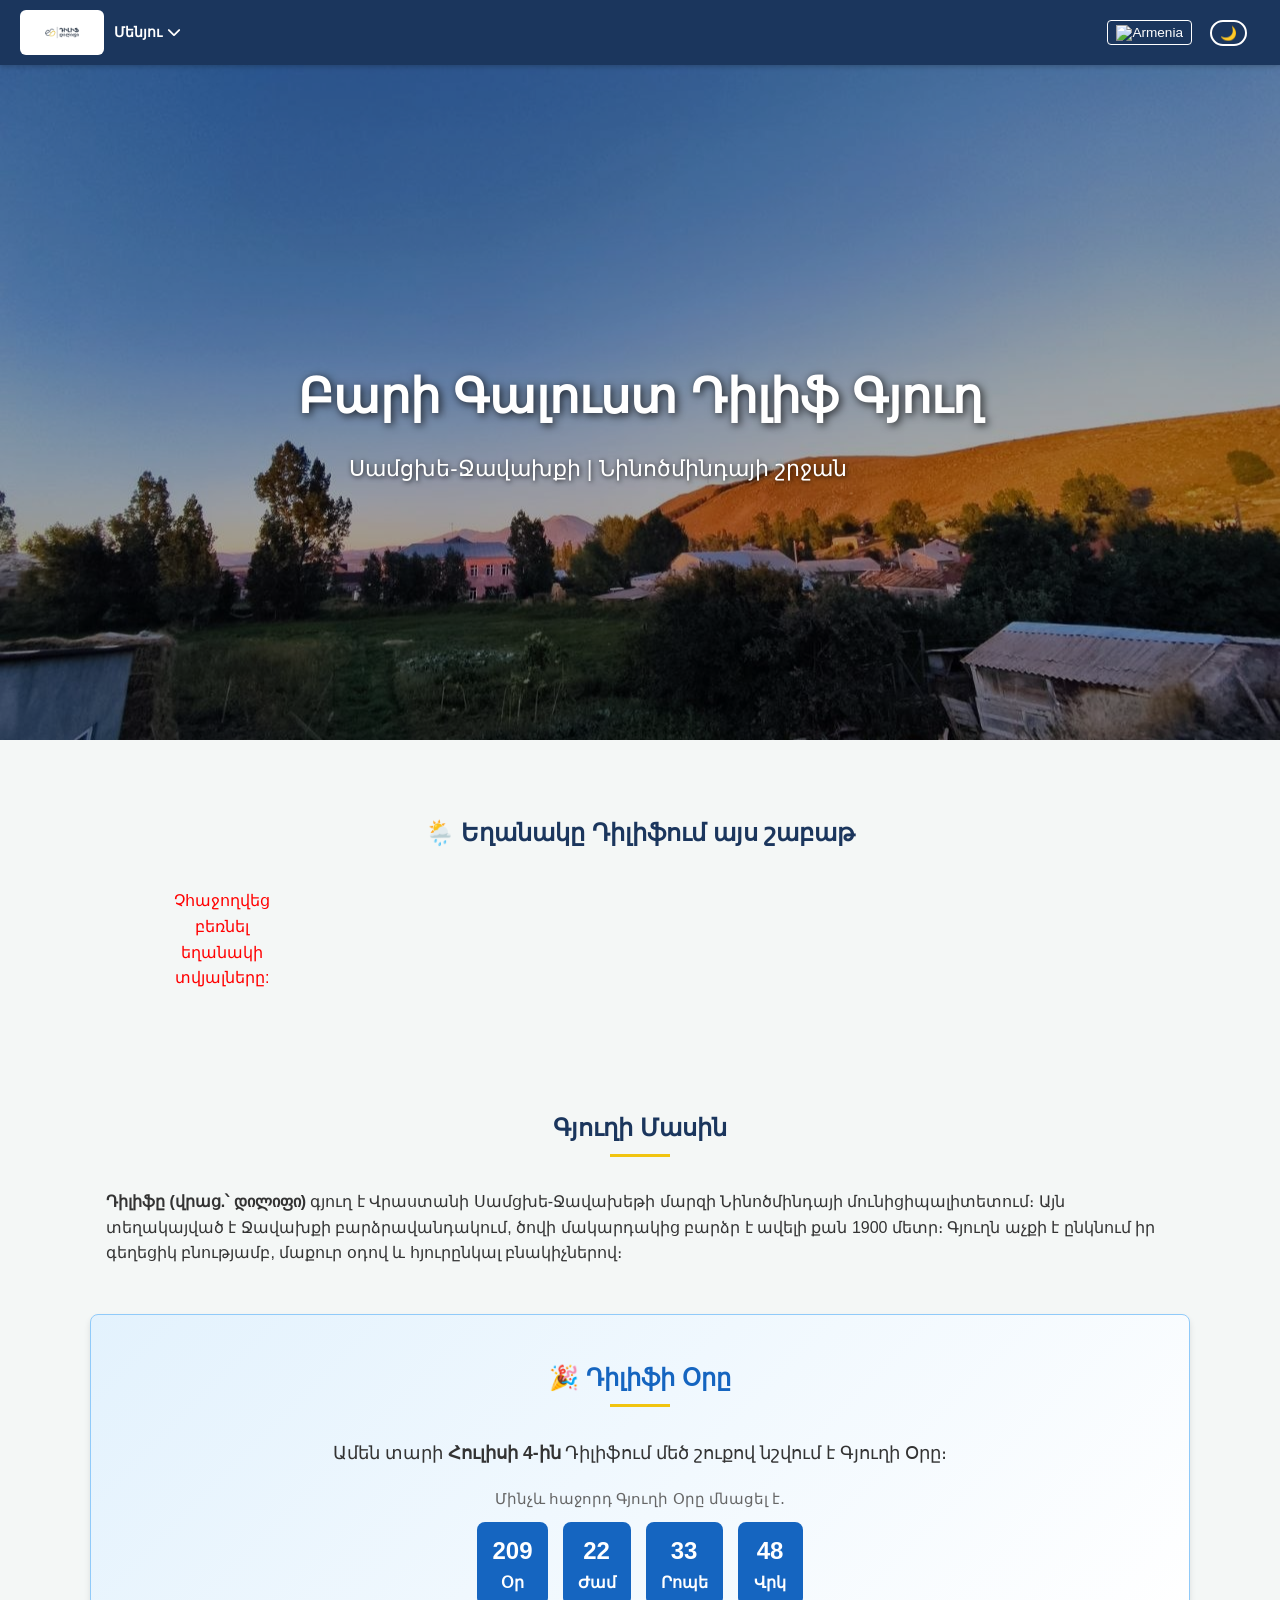
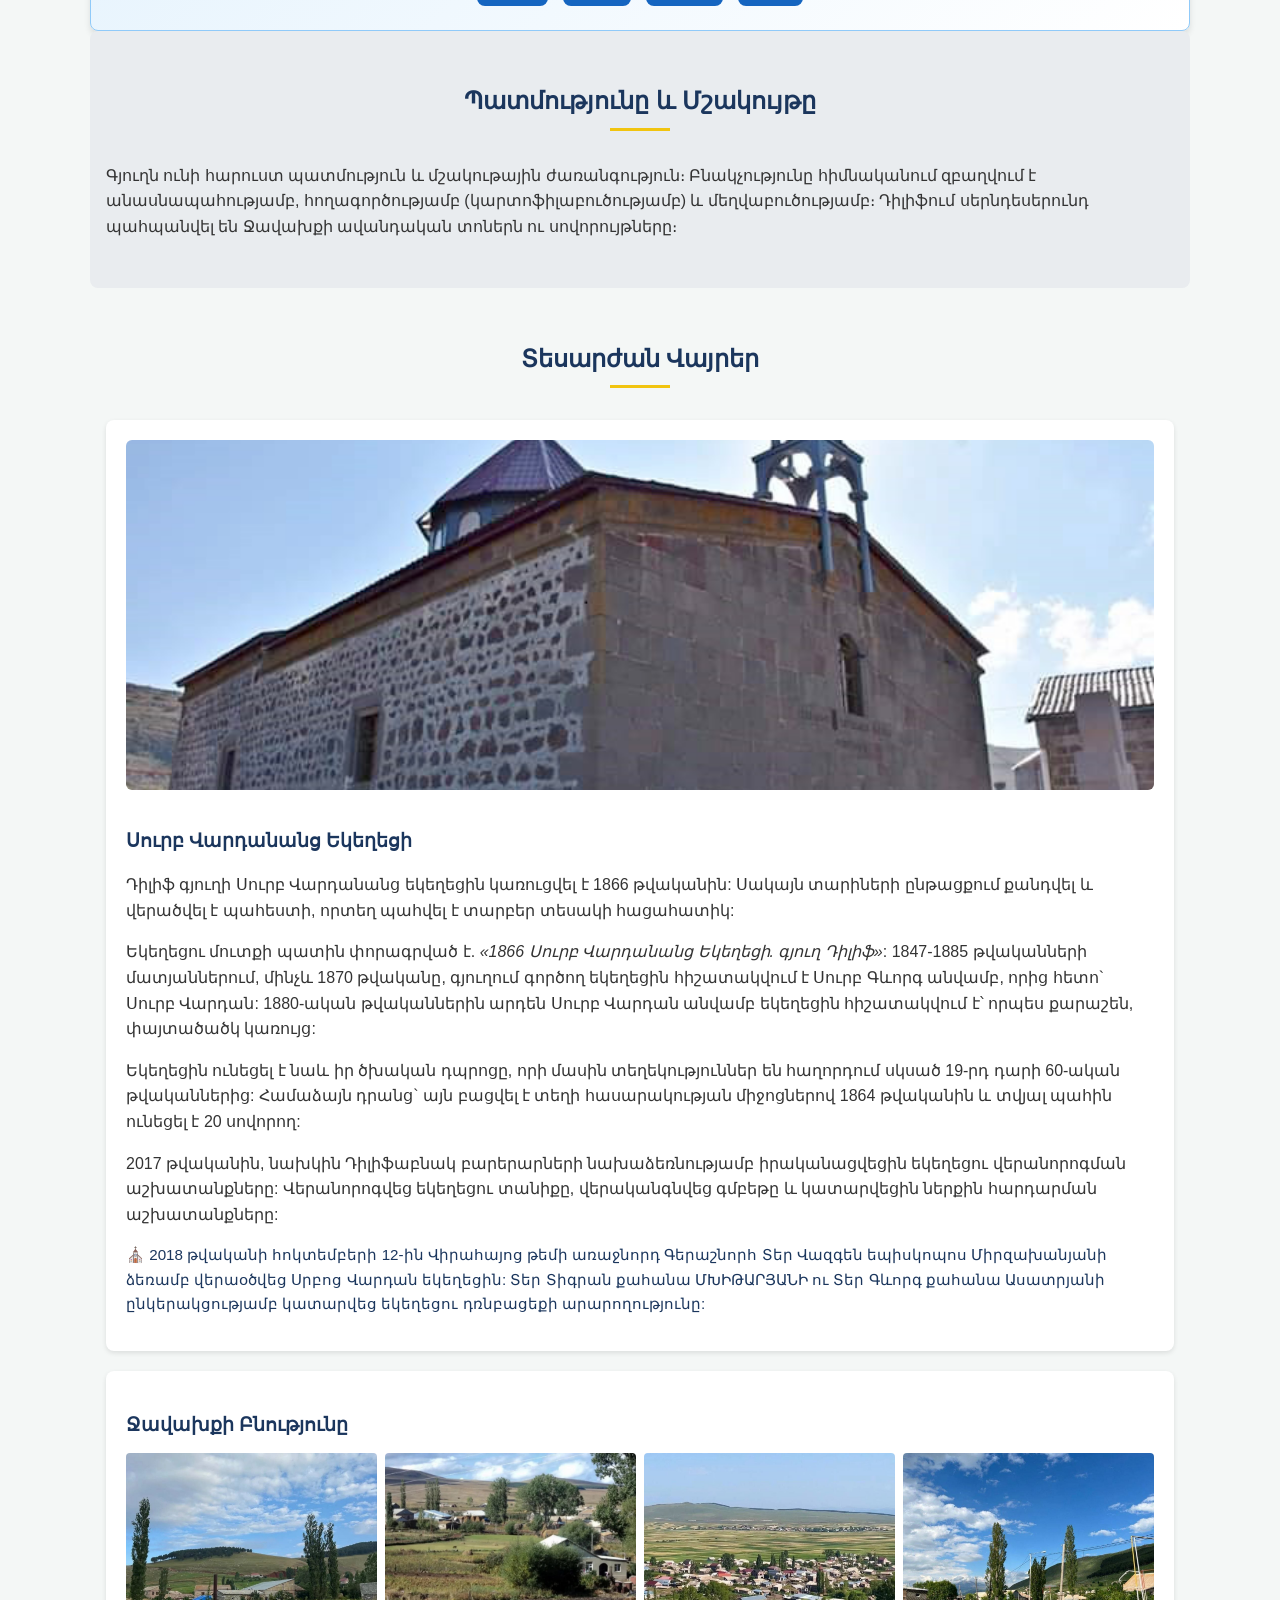
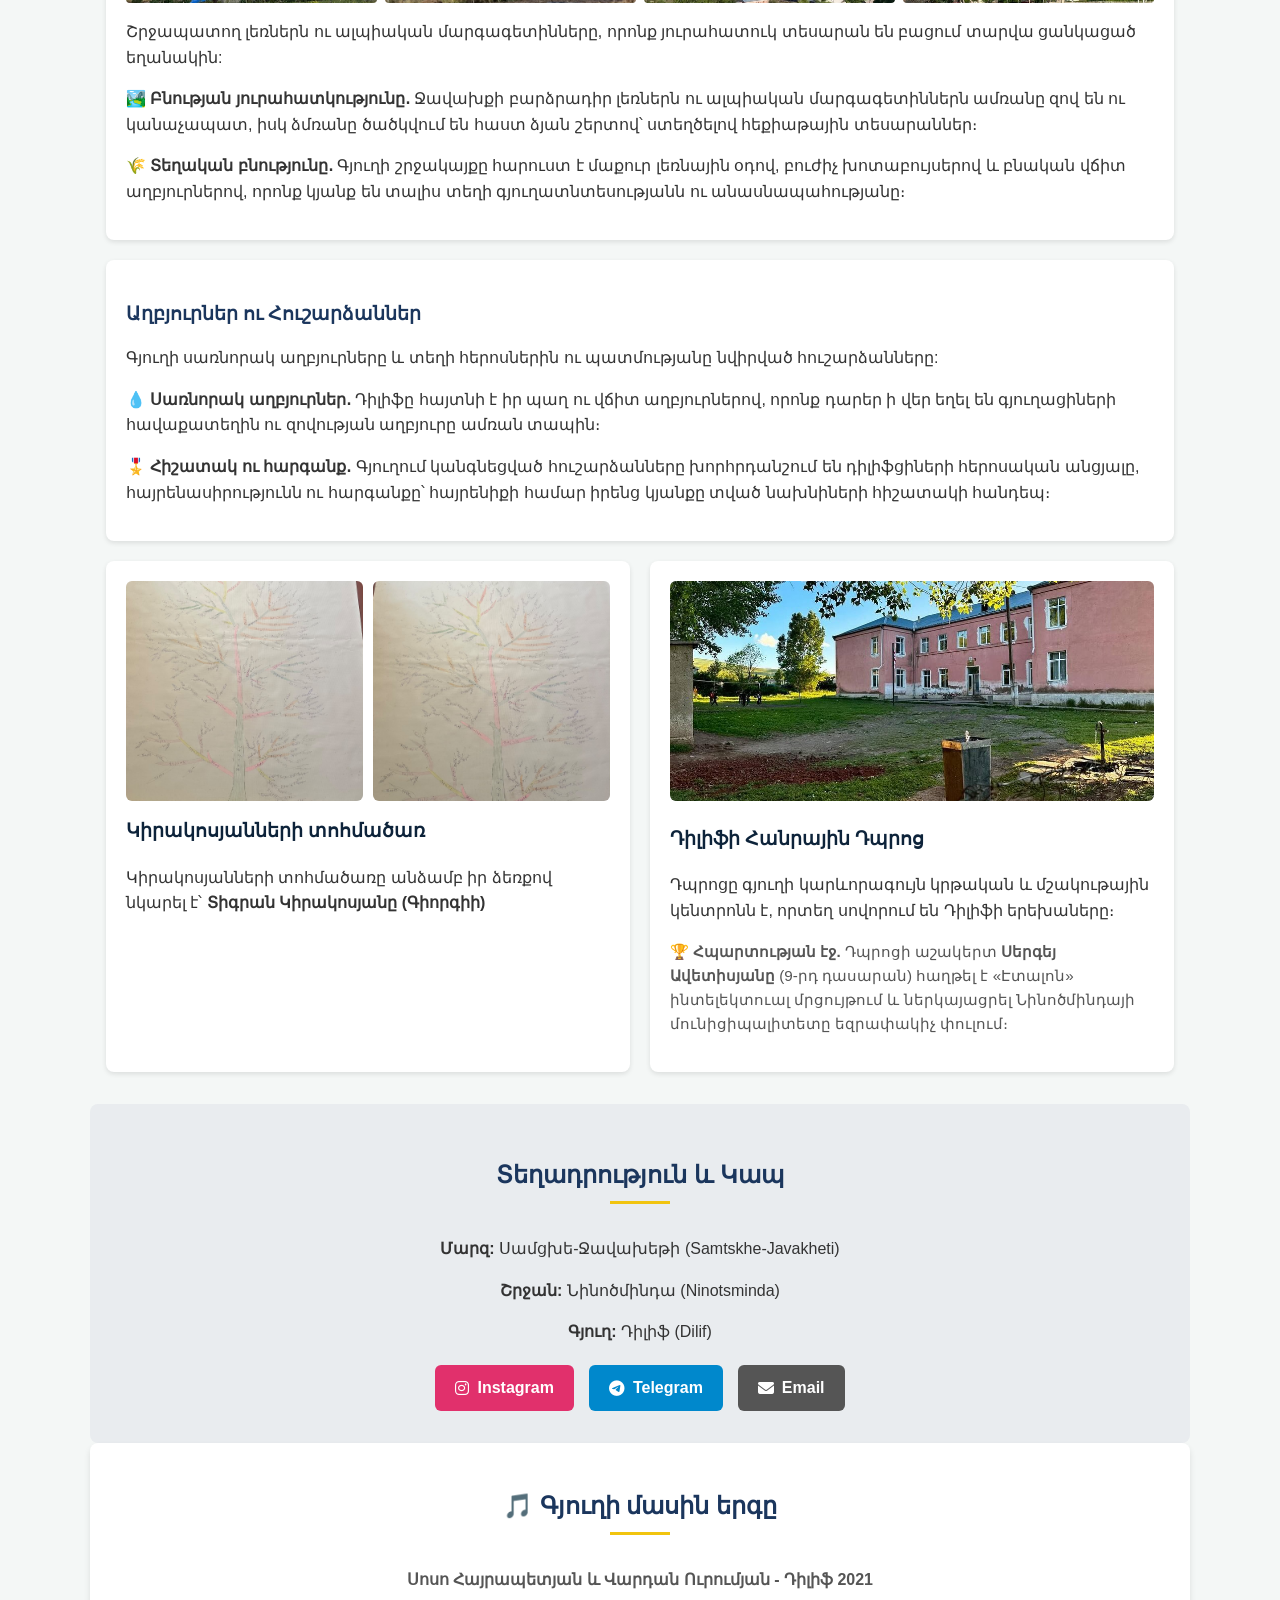
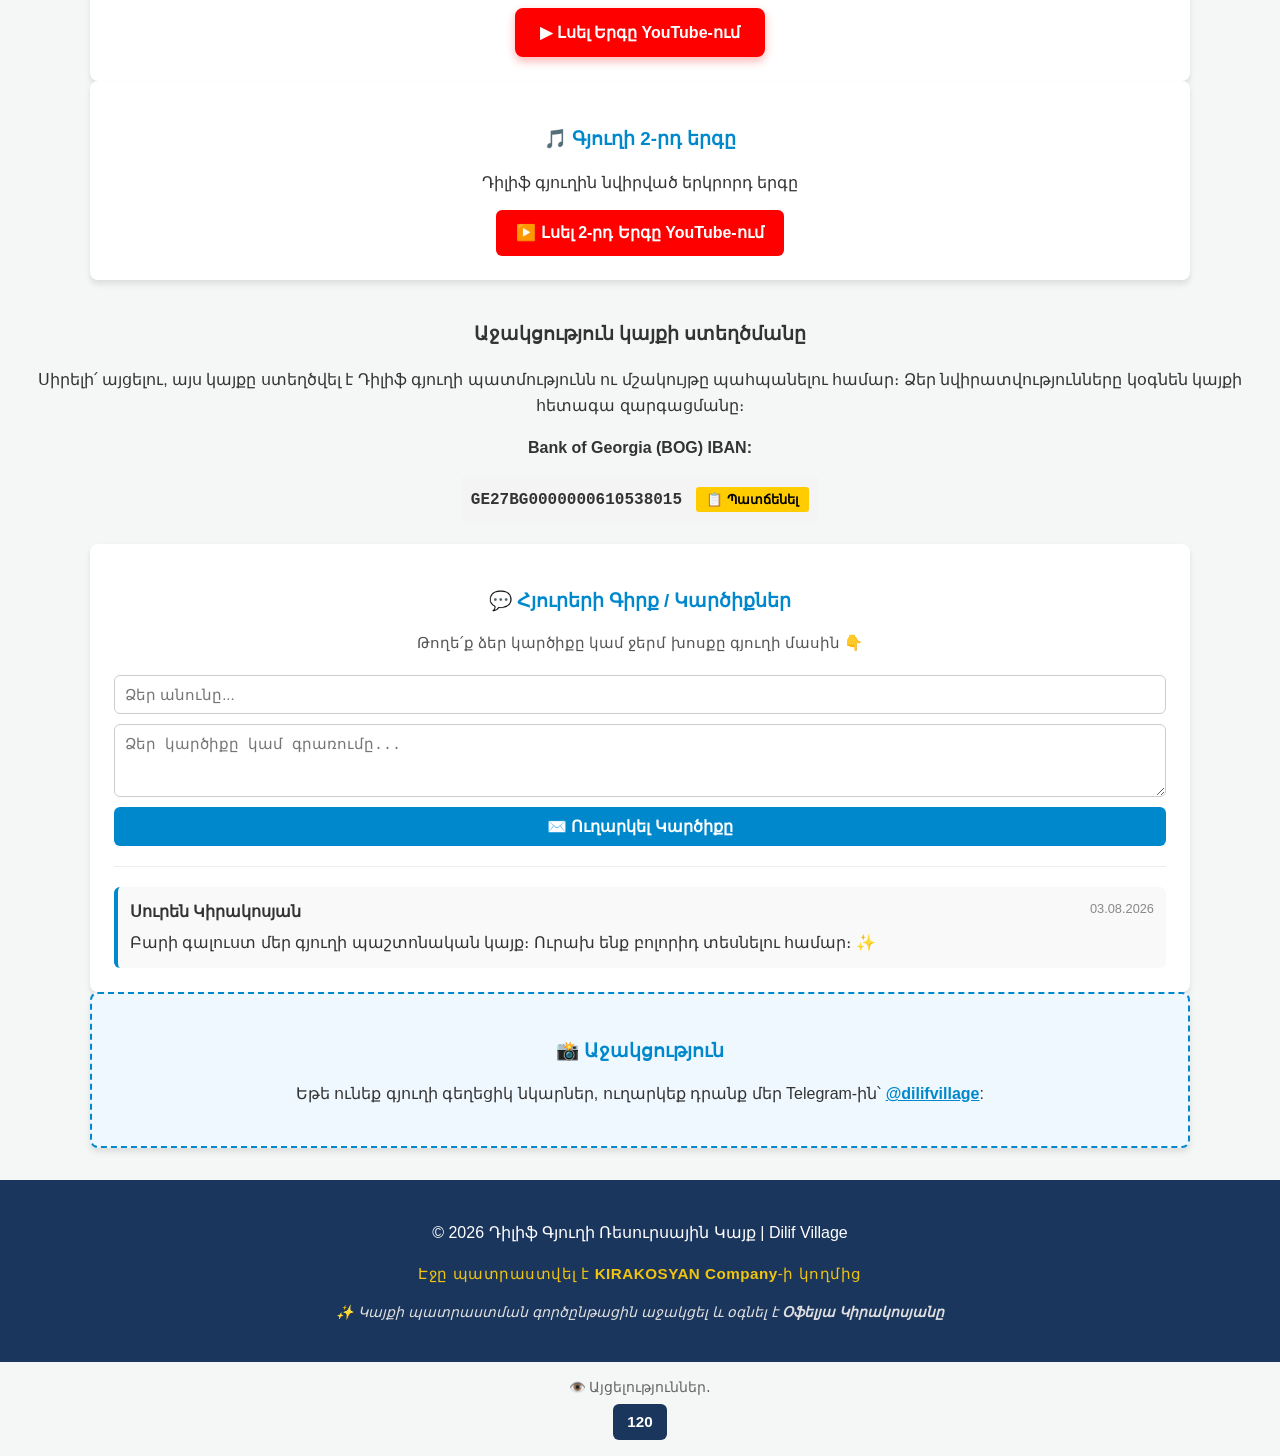
==== index.html @ 8b145ddb "Add files via upload" ====
<!DOCTYPE html>
<html lang="hy">
<head>
    <meta charset="UTF-8">
    <meta name="viewport" content="width=device-width, initial-scale=1.0">
    <title>Դիլիֆ | Դիլիֆի մասին</title>
    
    <link rel="stylesheet" href="https://cdnjs.cloudflare.com/ajax/libs/font-awesome/6.4.0/css/all.min.css">
    <link rel="stylesheet" href="style.css">
    <link rel="icon" type="image/jpeg" href="fav.jpg">
    <link rel="apple-touch-icon" href="fav.jpg">
    <link rel="icon" type="image/jpeg" sizes="32x32" href="fav.jpg">
    <link rel="icon" type="image/jpeg" sizes="16x16" href="fav.jpg">
    <link rel="apple-touch-icon" sizes="180x180" href="fav.jpg">
</head>
<body>
<!-- Header & Navigation -->
    <header style="position: sticky; top: 0; z-index: 1000; background-color: #1b365d; padding: 10px 20px; display: flex; justify-content: space-between; align-items: center; box-shadow: 0 2px 5px rgba(0,0,0,0.2);">
        
        <!-- Լոգո, որին սեղմելիս բացվելու է մենյուն -->
        <div class="logo-menu-btn" onclick="toggleNavMenu()" style="display: flex; align-items: center; cursor: pointer;">
            <img src="favicon.png" alt="Dilif Logo" style="height: 45px; width: auto; display: block; background-color: white; padding: 4px 8px; border-radius: 6px;">
            <span style="color: white; margin-left: 10px; font-size: 14px; font-weight: bold; display: flex; align-items: center; gap: 5px;">
                Մենյու <i id="menu-arrow" class="fas fa-chevron-down" style="transition: transform 0.3s ease;"></i>
            </span>
        </div>

        <!-- Աջ հատված՝ Լեզու, Մութ ռեժիմ, Մուտք -->
        <div class="lang-switch" style="display: flex; align-items: center; gap: 8px;">
            <button class="active" style="background: transparent; border: 1px solid white; color: white; padding: 3px 8px; border-radius: 4px; cursor: pointer;">
                <img src="https://flagcdn.com/w20/am.png" alt="Armenia" style="vertical-align: middle;">
            </button>
            <button class="dark-mode-btn" id="theme-btn" onclick="toggleDarkMode()" style="background: transparent; border: 2px solid white; color: white; padding: 3px 8px; border-radius: 20px; cursor: pointer;">🌙</button>
            
            <div id="userAuthContainer" style="display: inline-block; margin-left: 5px;">
            </div>
        </div>
    </header>

  <!-- Բացվող Մենյուի վահանակը (Քառակուսի շրջանակներով) -->
    <div id="dropdownNavMenu" style="max-height: 0; overflow: hidden; background-color: rgba(21, 44, 77, 0.95); backdrop-filter: blur(10px); transition: max-height 0.4s cubic-bezier(0.4, 0, 0.2, 1); box-shadow: inset 0 4px 6px rgba(0,0,0,0.2);">
        <nav style="max-width: 500px; margin: 0 auto; padding: 20px 15px;">
            <ul style="list-style: none; padding: 0; margin: 0; display: flex; flex-direction: column; gap: 10px;">
                <li>
                    <a href="#about" onclick="toggleNavMenu()" style="display: block; padding: 12px; color: white; text-decoration: none; font-size: 16px; font-weight: 600; text-align: center; border: 2px solid rgba(255, 255, 255, 0.2); border-radius: 10px; background: rgba(255, 255, 255, 0.05); transition: all 0.3s ease; box-shadow: 0 4px 6px rgba(0,0,0,0.1);" onmouseover="this.style.background='rgba(255, 255, 255, 0.2)'; this.style.borderColor='#3182ce'; this.style.transform='translateY(-2px) scale(1.02)';" onmouseout="this.style.background='rgba(255, 255, 255, 0.05)'; this.style.borderColor='rgba(255, 255, 255, 0.2)'; this.style.transform='translateY(0) scale(1)';">
                        Մեր Մասին
                    </a>
                </li>
                <li>
                    <a href="#sightseeing" onclick="toggleNavMenu()" style="display: block; padding: 12px; color: white; text-decoration: none; font-size: 16px; font-weight: 600; text-align: center; border: 2px solid rgba(255, 255, 255, 0.2); border-radius: 10px; background: rgba(255, 255, 255, 0.05); transition: all 0.3s ease; box-shadow: 0 4px 6px rgba(0,0,0,0.1);" onmouseover="this.style.background='rgba(255, 255, 255, 0.2)'; this.style.borderColor='#3182ce'; this.style.transform='translateY(-2px) scale(1.02)';" onmouseout="this.style.background='rgba(255, 255, 255, 0.05)'; this.style.borderColor='rgba(255, 255, 255, 0.2)'; this.style.transform='translateY(0) scale(1)';">
                        Տեսարժան Վայրեր
                    </a>
                </li>
                <li>
                    <a href="barbar.html" style="display: block; padding: 12px; color: white; text-decoration: none; font-size: 16px; font-weight: 600; text-align: center; border: 2px solid rgba(255, 255, 255, 0.2); border-radius: 10px; background: rgba(255, 255, 255, 0.05); transition: all 0.3s ease; box-shadow: 0 4px 6px rgba(0,0,0,0.1);" onmouseover="this.style.background='rgba(255, 255, 255, 0.2)'; this.style.borderColor='#3182ce'; this.style.transform='translateY(-2px) scale(1.02)';" onmouseout="this.style.background='rgba(255, 255, 255, 0.05)'; this.style.borderColor='rgba(255, 255, 255, 0.2)'; this.style.transform='translateY(0) scale(1)';">
                        Բարբառ
                    </a>
                </li>
                <li>
                    <a href="gallery.html" style="display: block; padding: 12px; color: white; text-decoration: none; font-size: 16px; font-weight: 600; text-align: center; border: 2px solid rgba(255, 255, 255, 0.2); border-radius: 10px; background: rgba(255, 255, 255, 0.05); transition: all 0.3s ease; box-shadow: 0 4px 6px rgba(0,0,0,0.1);" onmouseover="this.style.background='rgba(255, 255, 255, 0.2)'; this.style.borderColor='#3182ce'; this.style.transform='translateY(-2px) scale(1.02)';" onmouseout="this.style.background='rgba(255, 255, 255, 0.05)'; this.style.borderColor='rgba(255, 255, 255, 0.2)'; this.style.transform='translateY(0) scale(1)';">
                        Լուսանկարներ
                    </a>
                </li>
                <li>
                    <a href="videos.html" style="display: block; padding: 12px; color: white; text-decoration: none; font-size: 16px; font-weight: 600; text-align: center; border: 2px solid rgba(255, 255, 255, 0.2); border-radius: 10px; background: rgba(255, 255, 255, 0.05); transition: all 0.3s ease; box-shadow: 0 4px 6px rgba(0,0,0,0.1);" onmouseover="this.style.background='rgba(255, 255, 255, 0.2)'; this.style.borderColor='#3182ce'; this.style.transform='translateY(-2px) scale(1.02)';" onmouseout="this.style.background='rgba(255, 255, 255, 0.05)'; this.style.borderColor='rgba(255, 255, 255, 0.2)'; this.style.transform='translateY(0) scale(1)';">
                        Տեսանյութեր
                    </a>
                </li>
                <li>
                    <a href="#contact" onclick="toggleNavMenu()" style="display: block; padding: 12px; color: white; text-decoration: none; font-size: 16px; font-weight: 600; text-align: center; border: 2px solid rgba(255, 255, 255, 0.2); border-radius: 10px; background: rgba(255, 255, 255, 0.05); transition: all 0.3s ease; box-shadow: 0 4px 6px rgba(0,0,0,0.1);" onmouseover="this.style.background='rgba(255, 255, 255, 0.2)'; this.style.borderColor='#3182ce'; this.style.transform='translateY(-2px) scale(1.02)';" onmouseout="this.style.background='rgba(255, 255, 255, 0.05)'; this.style.borderColor='rgba(255, 255, 255, 0.2)'; this.style.transform='translateY(0) scale(1)';">
                        Կապ
                    </a>
                </li>
            </ul>
        </nav>
    </div>
	
<!-- Hero Section (Bari Galust) -->
<section class="hero" id="home" style="position: relative; width: 100%; height: 75vh; background: url('dilif20.jpg') no-repeat center center / cover; display: flex; align-items: center; justify-content: center; text-align: center; padding: 20px; box-sizing: border-box;">
    
    <!-- Dark overlay -->
    <div style="position: absolute; top: 0; left: 0; width: 100%; height: 100%; background: rgba(0, 0, 0, 0.35); z-index: 1;"></div>

    <!-- Main Texts -->
    <div style="position: relative; z-index: 2; color: white; max-width: 800px;">
        <h1 style="font-size: 48px; margin-bottom: 15px; text-shadow: 2px 2px 8px rgba(0,0,0,0.8); font-weight: bold;">Բարի Գալուստ Դիլիֆ Գյուղ</h1>
        <p style="font-size: 22px; text-shadow: 1px 1px 5px rgba(0,0,0,0.8); margin: 0;">Սամցխե-Ջավախքի | Նինոծմինդայի շրջան</p>
    </div>

</section>
    <!-- Եղանակի Վիջեթ -->
    <section id="weather-section" style="padding: 20px; max-width: 1000px; margin: 30px auto;">
        <h3 style="text-align: center; color: #1b365d; margin-bottom: 20px; font-size: 24px;">🌦️ Եղանակը Դիլիֆում այս շաբաթ</h3>
        <div id="weather-grid" class="weather-grid">
            <p style="text-align: center; grid-column: 1 / -1; color: #666;">Բեռնվում է եղանակի տվյալները...</p>
        </div>
    </section>
    <script>
        async function getWeatherData() {
            try {
                const response = await fetch('https://api.open-meteo.com/v1/forecast?latitude=41.26&longitude=43.58&daily=weathercode,temperature_2m_max,temperature_2m_min&timezone=auto');
                const data = await response.json();
                const weatherGrid = document.getElementById('weather-grid');
                weatherGrid.innerHTML = '';
                const days = ['Կիրակի', 'Երկուշաբթի', 'Երեքշաբթի', 'Չորեքշաբթի', 'Հինգշաբթի', 'Ուրբաթ', 'Շաբաթ'];
                
                for (let i = 0; i < 7; i++) {
                    const date = new Date(data.daily.time[i]);
                    const dayName = i === 0 ? 'Այսօր' : days[date.getDay()];
                    const maxTemp = Math.round(data.daily.temperature_2m_max[i]);
                    const minTemp = Math.round(data.daily.temperature_2m_min[i]);
                    const code = data.daily.weathercode[i];
                    
                    let weatherIcon = '☀️';
                    let weatherText = 'Արևային';
                    if (code > 0 && code < 3) { weatherIcon = '⛅'; weatherText = 'Փոփոխական'; }
                    else if (code >= 3 && code < 50) { weatherIcon = '☁️'; weatherText = 'Ամպամած'; }
                    else if (code >= 50) { weatherIcon = '🌧️'; weatherText = 'Անձրև'; }
                    
                    const card = document.createElement('div');
                    card.className = 'weather-card';
                    card.innerHTML = `
                        <div class="weather-day">${dayName}</div>
                        <div class="weather-icon">${weatherIcon}</div>
                        <div class="weather-temp"><b>${maxTemp}°C</b> / <span style="color: #666;">${minTemp}°C</span></div>
                        <div class="weather-desc" style="font-size: 12px; color: #555; margin-top: 5px;">${weatherText}</div>
                    `;
                    weatherGrid.appendChild(card);
                }
            } catch (error) {
                document.getElementById('weather-grid').innerHTML = '<p style="text-align: center; color: red;">Չհաջողվեց բեռնել եղանակի տվյալները:</p>';
            }
        }
        getWeatherData();
    </script>

    <!-- About Section -->
    <section id="about" class="container">
        <h2>Գյուղի Մասին</h2>
        <p>
            <strong>Դիլիֆը (վրաց.՝ დილიფი)</strong> գյուղ է Վրաստանի Սամցխե-Ջավախեթի մարզի Նինոծմինդայի մունիցիպալիտետում։ 
            Այն տեղակայված է Ջավախքի բարձրավանդակում, ծովի մակարդակից բարձր է ավելի քան 1900 մետր։ 
            Գյուղն աչքի է ընկնում իր գեղեցիկ բնությամբ, մաքուր օդով և հյուրընկալ բնակիչներով։
        </p>
    </section>

    <!-- Դիլիֆի Օրվա Բաժին -->
    <section class="container card" style="text-align: center; background: linear-gradient(135deg, #e3f2fd, #ffffff); border: 1px solid #90caf9;">
        <h2 style="color: #1565c0;">🎉 Դիլիֆի Օրը</h2>
        <p style="font-size: 1.1rem; margin-top: 5px; color: #333;">
            Ամեն տարի <strong>Հուլիսի 4-ին</strong> Դիլիֆում մեծ շուքով նշվում է Գյուղի Օրը։
        </p>
        <div style="margin-top: 20px;">
            <p style="font-size: 0.95rem; color: #666; margin-bottom: 10px;">Մինչև հաջորդ Գյուղի Օրը մնացել է․</p>
            <div id="countdown" style="display: flex; justify-content: center; gap: 15px; font-weight: bold; flex-wrap: wrap;">
                <div style="background: #1565c0; color: white; padding: 10px 15px; border-radius: 8px; min-width: 65px;"><span id="days" style="font-size: 1.5rem; display: block;">0</span>Օր</div>
                <div style="background: #1565c0; color: white; padding: 10px 15px; border-radius: 8px; min-width: 65px;"><span id="hours" style="font-size: 1.5rem; display: block;">0</span>Ժամ</div>
                <div style="background: #1565c0; color: white; padding: 10px 15px; border-radius: 8px; min-width: 65px;"><span id="minutes" style="font-size: 1.5rem; display: block;">0</span>Րոպե</div>
                <div style="background: #1565c0; color: white; padding: 10px 15px; border-radius: 8px; min-width: 65px;"><span id="seconds" style="font-size: 1.5rem; display: block;">0</span>Վրկ</div>
            </div>
        </div>
    </section>
    <script>
        function updateCountdown() {
            const now = new Date();
            let currentYear = now.getFullYear();
            let targetDate = new Date(`July 4, ${currentYear} 00:00:00`);
            if (now > targetDate) {
                targetDate = new Date(`July 4, ${currentYear + 1} 00:00:00`);
            }
            const diff = targetDate - now;
            const d = Math.floor(diff / (1000 * 60 * 60 * 24));
            const h = Math.floor((diff / (1000 * 60 * 60)) % 24);
            const m = Math.floor((diff / 1000 / 60) % 60);
            const s = Math.floor((diff / 1000) % 60);
            document.getElementById('days').innerText = d;
            document.getElementById('hours').innerText = h;
            document.getElementById('minutes').innerText = m;
            document.getElementById('seconds').innerText = s;
        }
        setInterval(updateCountdown, 1000);
        updateCountdown();
    </script>

    <!-- History Section -->
    <section id="history" class="container gray-bg">
        <h2>Պատմությունը և Մշակույթը</h2>
        <p>
            Գյուղն ունի հարուստ պատմություն և մշակութային ժառանգություն։ 
            Բնակչությունը հիմնականում զբաղվում է անասնապահությամբ, հողագործությամբ (կարտոֆիլաբուծությամբ) և մեղվաբուծությամբ։ 
            Դիլիֆում սերնդեսերունդ պահպանվել են Ջավախքի ավանդական տոներն ու սովորույթները։
        </p>
    </section>
<!-- Sightseeing Section -->
    <section id="sightseeing" class="container">
        <h2>Տեսարժան Վայրեր</h2>
        <div class="cards" style="display: flex; flex-direction: column; gap: 20px;">
            
            <!-- 1. Եկեղեցի -->
            <div class="card" style="background: white; padding: 20px; border-radius: 8px; box-shadow: 0 2px 5px rgba(0,0,0,0.1);">
                <img src="church.jpg" alt="Սուրբ Վարդանանց եկեղեցի" style="width:100%; max-height: 350px; object-fit: cover; border-radius:6px; margin-bottom:10px; cursor: pointer;" onclick="openModal(this)">
                <h3>Սուրբ Վարդանանց Եկեղեցի</h3>
                <p>Դիլիֆ գյուղի Սուրբ Վարդանանց եկեղեցին կառուցվել է 1866 թվականին: Սակայն տարիների ընթացքում քանդվել և վերածվել է պահեստի, որտեղ պահվել է տարբեր տեսակի հացահատիկ:</p>
                <p style="margin-top: 8px;">Եկեղեցու մուտքի պատին փորագրված է. <em>«1866 Սուրբ Վարդանանց Եկեղեցի. գյուղ Դիլիֆ»</em>: 1847-1885 թվականների մատյաններում, մինչև 1870 թվականը, գյուղում գործող եկեղեցին հիշատակվում է Սուրբ Գևորգ անվամբ, որից հետո` Սուրբ Վարդան: 1880-ական թվականներին արդեն Սուրբ Վարդան անվամբ եկեղեցին հիշատակվում է՝ որպես քարաշեն, փայտածածկ կառույց:</p>
                <p style="margin-top: 8px;">Եկեղեցին ունեցել է նաև իր ծխական դպրոցը, որի մասին տեղեկություններ են հաղորդում սկսած 19-րդ դարի 60-ական թվականներից: Համաձայն դրանց` այն բացվել է տեղի հասարակության միջոցներով 1864 թվականին և տվյալ պահին ունեցել է 20 սովորող:</p>
                <p style="margin-top: 8px;">2017 թվականին, նախկին Դիլիֆաբնակ բարերարների նախաձեռնությամբ իրականացվեցին եկեղեցու վերանորոգման աշխատանքները: Վերանորոգվեց եկեղեցու տանիքը, վերականգնվեց գմբեթը և կատարվեցին ներքին հարդարման աշխատանքները:</p>
                <p style="margin-top: 8px; font-size: 0.95rem; color: #1b365d; font-weight: 500;">⛪ 2018 թվականի հոկտեմբերի 12-ին Վիրահայոց թեմի առաջնորդ Գերաշնորհ Տեր Վազգեն եպիսկոպոս Միրզախանյանի ձեռամբ վերաօծվեց Սրբոց Վարդան եկեղեցին: Տեր Տիգրան քահանա ՄԽԻԹԱՐՅԱՆԻ ու Տեր Գևորգ քահանա Ասատրյանի ընկերակցությամբ կատարվեց եկեղեցու դռնբացեքի արարողությունը:</p>
            </div>

            <!-- 2. Բնություն -->
            <div class="card" style="background: white; padding: 20px; border-radius: 8px; box-shadow: 0 2px 5px rgba(0,0,0,0.1);">
                <h3>Ջավախքի Բնությունը</h3>
                <div style="display: grid; grid-template-columns: repeat(auto-fit, minmax(200px, 1fr)); gap: 8px; margin: 10px 0;">
                    <img src="nature1.jpg" alt="Բնություն 1" style="width:100%; height:150px; object-fit:cover; border-radius:4px; cursor: pointer;" onclick="openModal(this)">
                    <img src="nature2.jpg" alt="Բնություն 2" style="width:100%; height:150px; object-fit:cover; border-radius:4px; cursor: pointer;" onclick="openModal(this)">
                    <img src="nature3.jpg" alt="Բնություն 3" style="width:100%; height:150px; object-fit:cover; border-radius:4px; cursor: pointer;" onclick="openModal(this)">
                    <img src="nature4.jpg" alt="Բնություն 4" style="width:100%; height:150px; object-fit:cover; border-radius:4px; cursor: pointer;" onclick="openModal(this)">
                </div>
                <p>Շրջապատող լեռներն ու ալպիական մարգագետինները, որոնք յուրահատուկ տեսարան են բացում տարվա ցանկացած եղանակին:</p>
                <p style="margin-top: 10px;">🏞️ <strong>Բնության յուրահատկությունը․</strong> Ջավախքի բարձրադիր լեռներն ու ալպիական մարգագետիններն ամռանը զով են ու կանաչապատ, իսկ ձմռանը ծածկվում են հաստ ձյան շերտով՝ ստեղծելով հեքիաթային տեսարաններ։</p>
                <p style="margin-top: 8px;">🌾 <strong>Տեղական բնությունը․</strong> Գյուղի շրջակայքը հարուստ է մաքուր լեռնային օդով, բուժիչ խոտաբույսերով և բնական վճիտ աղբյուրներով, որոնք կյանք են տալիս տեղի գյուղատնտեսությանն ու անասնապահությանը։</p>
            </div>

            <!-- 3. Աղբյուրներ -->
            <div class="card" style="background: white; padding: 20px; border-radius: 8px; box-shadow: 0 2px 5px rgba(0,0,0,0.1);">
                <h3>Աղբյուրներ ու Հուշարձաններ</h3>
                <p>Գյուղի սառնորակ աղբյուրները և տեղի հերոսներին ու պատմությանը նվիրված հուշարձանները:</p>
                <p style="margin-top: 10px;">💧 <strong>Սառնորակ աղբյուրներ․</strong> Դիլիֆը հայտնի է իր պաղ ու վճիտ աղբյուրներով, որոնք դարեր ի վեր եղել են գյուղացիների հավաքատեղին ու զովության աղբյուրը ամռան տապին։</p>
                <p style="margin-top: 8px;">🎖️ <strong>Հիշատակ ու հարգանք․</strong> Գյուղում կանգնեցված հուշարձանները խորհրդանշում են դիլիֆցիների հերոսական անցյալը, հայրենասիրությունն ու հարգանքը՝ հայրենիքի համար իրենց կյանքը տված նախնիների հիշատակի հանդեպ։</p>
            </div>

            <!-- 4 & 5. Տոհմածառը և Դպրոցը կողք կողքի -->
            <div style="display: flex; gap: 20px; flex-wrap: wrap;">
                
                <!-- Կիրակոսյանների տոհմածառի քարտ -->
                <div style="flex: 1; min-width: 280px; background: white; padding: 20px; border-radius: 8px; box-shadow: 0 2px 5px rgba(0,0,0,0.1);">
                    <div style="display: flex; gap: 10px; margin-bottom: 15px;">
                        <img src="tohmacar.jpg" alt="Կիրակոսյանների տոհմածառ մաս 1" style="width: 50%; height: 220px; border-radius: 6px; object-fit: cover; cursor: pointer;" onclick="openModal(this)">
                        <img src="tohmacar1.jpg" alt="Կիրակոսյանների տոհմածառ մաս 2" style="width: 50%; height: 220px; border-radius: 6px; object-fit: cover; cursor: pointer;" onclick="openModal(this)">
                    </div>
                    <h3 style="color: #0d233a; margin-top: 0;">Կիրակոսյանների տոհմածառ</h3>
                    <p>Կիրակոսյանների տոհմածառը անձամբ իր ձեռքով նկարել է՝ <strong>Տիգրան Կիրակոսյանը (Գիորգիի)</strong></p>
                </div>

                <!-- Դպրոցի քարտ -->
                <div style="flex: 1; min-width: 280px; background: white; padding: 20px; border-radius: 8px; box-shadow: 0 2px 5px rgba(0,0,0,0.1);">
                    <img src="school.jpg" alt="Դիլիֆի հանրային դպրոց" style="width: 100%; height: 220px; border-radius: 6px; object-fit: cover; margin-bottom: 15px; cursor: pointer;" onclick="openModal(this)">
                    <h3 style="color: #0d233a; margin-top: 0;">Դիլիֆի Հանրային Դպրոց</h3>
                    <p>Դպրոցը գյուղի կարևորագույն կրթական և մշակութային կենտրոնն է, որտեղ սովորում են Դիլիֆի երեխաները։</p>
                    <p style="margin-top: 10px; font-size: 0.95rem; color: #555;">🏆 <strong>Հպարտության էջ.</strong> Դպրոցի աշակերտ <strong>Սերգեյ Ավետիսյանը</strong> (9-րդ դասարան) հաղթել է «Էտալոն» ինտելեկտուալ մրցույթում և ներկայացրել Նինոծմինդայի մունիցիպալիտետը եզրափակիչ փուլում։</p>
                </div>

            </div>

        </div>
    </section>

    <!-- Modal (Նկարների մեծացման պատուհանը, եթե դեռ չունես քո կայքում) -->
    <div id="imageModal" style="display:none; position:fixed; z-index:1000; left:0; top:0; width:100%; height:100%; background-color:rgba(0,0,0,0.8); justify-content:center; align-items:center;" onclick="closeModal()">
        <span style="position:absolute; top:20px; right:30px; color:#fff; font-size:40px; font-weight:bold; cursor:pointer;" onclick="closeModal()">&times;</span>
        <img id="modalImg" style="max-width:90%; max-height:90%; border-radius:8px;">
    </div>

    <script>
        // Նկարների մեծացման ֆունկցիաներ
        function openModal(imgElement) {
            const modal = document.getElementById('imageModal');
            const modalImg = document.getElementById('modalImg');
            modal.style.display = "flex";
            modalImg.src = imgElement.src;
        }

        function closeModal() {
            document.getElementById('imageModal').style.display = "none";
        }
    </script>

    <!-- Contact & Socials -->
    <section id="contact" class="container gray-bg" style="text-align: center;">
        <h2>Տեղադրություն և Կապ</h2>
        <p><strong>Մարզ:</strong> Սամցխե-Ջավախեթի (Samtskhe-Javakheti)</p>
        <p><strong>Շրջան:</strong> Նինոծմինդա (Ninotsminda)</p>
        <p><strong>Գյուղ:</strong> Դիլիֆ (Dilif)</p>
        
        <div class="social-icons" style="margin-top: 20px; display: flex; justify-content: center; gap: 15px; flex-wrap: wrap;">
            <a href="https://instagram.com/_kirakosyan_2011" target="_blank" style="background: #E1306C; color: white; padding: 10px 20px; border-radius: 6px; text-decoration: none; font-weight: bold; display: inline-flex; align-items: center; gap: 8px;">
                <i class="fab fa-instagram"></i> Instagram
            </a>
            <a href="https://t.me/dilifvillage" target="_blank" style="background: #0088cc; color: white; padding: 10px 20px; border-radius: 6px; text-decoration: none; font-weight: bold; display: inline-flex; align-items: center; gap: 8px;">
                <i class="fab fa-telegram"></i> Telegram
            </a>
            <a href="mailto:dilif.village@gmail.com" style="background: #555555; color: white; padding: 10px 20px; border-radius: 6px; text-decoration: none; font-weight: bold; display: inline-flex; align-items: center; gap: 8px;">
                <i class="fas fa-envelope"></i> Email
            </a>
        </div>
    </section>

    <!-- Երգեր -->
    <section class="container card" style="text-align: center;">
        <h2>🎵 Գյուղի մասին երգը</h2>
        <p style="margin-bottom: 15px; font-weight: bold; color: #555;">
            Սոսո Հայրապետյան և Վարդան Ուրումյան - Դիլիֆ 2021
        </p>
        <a href="https://youtu.be/OZretlBDfL4" target="_blank" style="display: inline-block; background-color: #ff0000; color: white; padding: 12px 25px; border-radius: 8px; text-decoration: none; font-weight: bold; font-size: 16px; box-shadow: 0 4px 10px rgba(255, 0, 0, 0.3);">
            ▶ Լսել Երգը YouTube-ում
        </a>
    </section> 

    <section class="container card" style="text-align: center;">
        <h3 style="color: #0088cc; margin-bottom: 10px;">🎵 Գյուղի 2-րդ երգը</h3>
        <p style="font-size: 16px; margin-bottom: 15px;">
            Դիլիֆ գյուղին նվիրված երկրորդ երգը
        </p>
        <a href="https://youtu.be/-nwbG3ntVsg" target="_blank" style="display: inline-block; background-color: #ff0000; color: white; padding: 10px 20px; border-radius: 6px; text-decoration: none; font-weight: bold;">
            ▶️ Լսել 2-րդ Երգը YouTube-ում
        </a>
    </section>

    <!-- Աջակցություն (Բանկային) -->
    <section id="support" style="text-align: center; padding: 20px;">
        <h3>Աջակցություն կայքի ստեղծմանը</h3>
        <p>Սիրելի՛ այցելու, այս կայքը ստեղծվել է Դիլիֆ գյուղի պատմությունն ու մշակույթը պահպանելու համար։ Ձեր նվիրատվությունները կօգնեն կայքի հետագա զարգացմանը։</p>
        <p><strong>Bank of Georgia (BOG) IBAN:</strong></p>
        <div style="display: inline-block; background: #f4f4f4; padding: 10px; border-radius: 5px;">
            <code id="ibanText" style="font-size: 16px; font-weight: bold; color: #333;">GE27BG0000000610538015</code>
            <button onclick="copyIban()" style="margin-left: 10px; padding: 5px 10px; cursor: pointer; background-color: #ffcc00; border: none; border-radius: 3px; font-weight: bold;">📋 Պատճենել</button>
        </div>
        <p id="copyMessage" style="color: green; font-size: 14px; margin-top: 5px; display: none;">Հաշվեհամարը պատճենվեց։</p>
    </section>

    <!-- Հյուրերի Գիրք -->
    <section class="container card" style="text-align: left;">
        <h3 style="color: #0088cc; text-align: center; margin-bottom: 10px;">💬 Հյուրերի Գիրք / Կարծիքներ</h3>
        <p style="text-align: center; font-size: 15px; margin-bottom: 20px; color: #555;">
            Թողե՛ք ձեր կարծիքը կամ ջերմ խոսքը գյուղի մասին 👇
        </p>
        <div id="guestbook-form" style="margin-bottom: 20px; display: flex; flex-direction: column; gap: 10px;">
            <input type="text" id="gb-name" placeholder="Ձեր անունը..." style="padding: 10px; border: 1px solid #ccc; border-radius: 6px; font-size: 15px;" required>
            <textarea id="gb-message" placeholder="Ձեր կարծիքը կամ գրառումը..." rows="3" style="padding: 10px; border: 1px solid #ccc; border-radius: 6px; font-size: 15px; resize: vertical;" required></textarea>
            <button onclick="addGuestMessage()" style="background-color: #0088cc; color: white; border: none; padding: 10px 20px; border-radius: 6px; font-size: 16px; font-weight: bold; cursor: pointer;">
                ✉️ Ուղարկել Կարծիքը
            </button>
        </div>
        <hr style="border: 0; border-top: 1px solid #eee; margin: 20px 0;">
        <div id="guestbook-entries" style="display: flex; flex-direction: column; gap: 12px;">
            <div style="background: #f9f9f9; padding: 12px; border-radius: 6px; border-left: 4px solid #0088cc;">
                <strong>Սուրեն Կիրակոսյան</strong> <span style="font-size: 0.8rem; color: #888; float: right;">03.08.2026</span>
                <p style="margin-top: 5px; margin-bottom: 0; color: #333;">Բարի գալուստ մեր գյուղի պաշտոնական կայք։ Ուրախ ենք բոլորիդ տեսնելու համար։ ✨</p>
            </div>
        </div>
    </section>
    <script>
        function addGuestMessage() {
            const nameInput = document.getElementById('gb-name');
            const msgInput = document.getElementById('gb-message');
            const entriesContainer = document.getElementById('guestbook-entries');
            if (!nameInput.value.trim() || !msgInput.value.trim()) {
                alert('Խնդրում ենք լրացնել և՛ անունը, և՛ հաղորդագրությունը։');
                return;
            }
            const dateNow = new Date().toLocaleDateString('hy-AM');
            const newEntry = document.createElement('div');
            newEntry.style.cssText = "background: #f9f9f9; padding: 12px; border-radius: 6px; border-left: 4px solid #0088cc;";
            newEntry.innerHTML = `
                <strong>${escapeHTML(nameInput.value)}</strong> <span style="font-size: 0.8rem; color: #888; float: right;">${dateNow}</span>
                <p style="margin-top: 5px; margin-bottom: 0; color: #333;">${escapeHTML(msgInput.value)}</p>
            `;
            entriesContainer.prepend(newEntry);
            nameInput.value = '';
            msgInput.value = '';
        }
        function escapeHTML(str) {
            return str.replace(/[&<>'"]/g, 
                tag => ({ '&': '&amp;', '<': '&lt;', '>': '&gt;', "'": '&#39;', '"': '&quot;' }[tag] || tag)
            );
        }
    </script>

    <!-- Աջակցություն (Նկարներ ուղարկելու) -->
    <section class="container card" style="text-align: center; border: 2px dashed #0088cc; background-color: #f0f8ff;">
        <h3 style="color: #0088cc; margin-bottom: 10px;">📸 Աջակցություն</h3>
        <p style="font-size: 16px; line-height: 1.5;">
            Եթե ունեք գյուղի գեղեցիկ նկարներ, ուղարկեք դրանք մեր Telegram-ին՝ 
            <a href="https://t.me/dilifvillage" target="_blank" style="color: #0088cc; font-weight: bold; text-decoration: underline;">@dilifvillage</a>:
        </p>
    </section>

    <!-- Footer -->
    <footer>
        <p>&copy; 2026 Դիլիֆ Գյուղի Ռեսուրսային Կայք | Dilif Village</p>
        <p class="company-credits">Էջը պատրաստվել է <strong>KIRAKOSYAN Company</strong>-ի կողմից</p>
        <p style="margin-top: 8px; font-size: 0.88rem; color: #e0e0e0; font-style: italic;">
            ✨ Կայքի պատրաստման գործընթացին աջակցել և օգնել է <strong>Օֆելյա Կիրակոսյանը</strong>
        </p>
    </footer>

    <!-- Այցելուների Հաշիվ -->
    <div style="text-align: center; margin: 15px 0; font-family: sans-serif;">
        <p style="margin-bottom: 5px; font-size: 0.85rem; color: #666;">👁️ Այցելություններ․</p>
        <span id="visit-count" style="background: #1B365D; color: white; padding: 6px 14px; border-radius: 6px; font-weight: bold; font-size: 0.95rem; display: inline-block;">0</span>
    </div>
    <script>
        let visits = localStorage.getItem('dilif_visits');
        if (!visits) {
            visits = 120;
        } else {
            visits = parseInt(visits) + 1;
        }
        localStorage.setItem('dilif_visits', visits);
        document.getElementById('visit-count').innerText = visits;
    </script>

    <!-- Ընդհանուր Սկրիպտներ (Theme, Polls, Scroll to Top, Copiers) -->
    <script>
        function toggleDarkMode() {
            document.body.classList.toggle('dark-mode');
            const btn = document.getElementById('theme-btn');
            if (document.body.classList.contains('dark-mode')) {
                btn.textContent = '☀️';
                localStorage.setItem('theme', 'dark');
            } else {
                btn.textContent = '🌙';
                localStorage.setItem('theme', 'light');
            }
        }
        if (localStorage.getItem('theme') === 'dark') {
            document.body.classList.add('dark-mode');
            document.getElementById('theme-btn').textContent = '☀️';
        }

        function copyIban() {
            const ibanElement = document.getElementById("ibanText").innerText;
            navigator.clipboard.writeText(ibanElement).then(() => {
                const msg = document.getElementById("copyMessage");
                msg.style.display = "block";
                setTimeout(() => {
                    msg.style.display = "none";
                }, 3000);
            });
        }

        window.onscroll = function() {
            const btn = document.getElementById("scrollTopBtn");
            if (btn) {
                if (document.body.scrollTop > 300 || document.documentElement.scrollTop > 300) {
                    btn.style.display = "block";
                } else {
                    btn.style.display = "none";
                }
            }
        };

        function scrollToTop() {
            window.scrollTo({
                top: 0,
                behavior: 'smooth'
            });
        }

        window.addEventListener('DOMContentLoaded', () => {
            for (let i = 1; i <= 2; i++) {
                if (localStorage.getItem('dilif_poll_' + i)) {
                    const card = document.getElementById('poll-' + i);
                    if (card) {
                        const options = card.querySelector('.poll-options');
                        const thankyou = card.querySelector('.poll-thankyou');
                        if (options) options.style.display = 'none';
                        if (thankyou) thankyou.style.display = 'block';
                    }
                }
            }
        });

        function answerPoll(pollNumber, option) {
            localStorage.setItem('dilif_poll_' + pollNumber, option);
            const card = document.getElementById('poll-' + pollNumber);
            if (card) {
                const options = card.querySelector('.poll-options');
                const thankyou = card.querySelector('.poll-thankyou');
                if (options) options.style.display = 'none';
                if (thankyou) thankyou.style.display = 'block';
            }
        }
    </script>
<style>
.falling-leaf {
    position: absolute;
    top: -50px;
    z-index: 10;
    user-select: none;
    pointer-events: none;
    animation: fallToPoll linear infinite;
}
@keyframes fallToPoll {
    0% {
        transform: translateY(0px) rotate(0deg);
        opacity: 1;
    }
    100% {
        transform: translateY(550px) rotate(360deg);
        opacity: 0;
    }
}
</style>

<script>
function createLeaf() {
    const leaf = document.createElement('div');
    leaf.classList.add('falling-leaf');
    leaf.innerHTML = '🍁';
    leaf.style.left = Math.random() * window.innerWidth + 'px';
    leaf.style.fontSize = (Math.random() * 10 + 18) + 'px';
    leaf.style.animationDuration = (Math.random() * 2 + 2.5) + 's';
    
    // Տեղադրում ենք միայն վերևի հատվածում
    document.body.appendChild(leaf);
    
    setTimeout(() => {
        leaf.remove();
    }, 4500);
}

setInterval(createLeaf, 400);
</script>

<script>
    function toggleNavMenu() {
        const menu = document.getElementById('dropdownNavMenu');
        const arrow = document.getElementById('menu-arrow');
        
        if (menu.style.maxHeight && menu.style.maxHeight !== "0px") {
            menu.style.maxHeight = "0px";
            if (arrow) arrow.style.transform = "rotate(0deg)";
        } else {
            menu.style.maxHeight = menu.scrollHeight + "px";
            if (arrow) arrow.style.transform = "rotate(180deg)";
        }
    }
</script>

<script>
    window.addEventListener('load', function() {
        setTimeout(function() {
            const loader = document.getElementById('page-loader');
            if (loader) {
                loader.classList.add('hidden');
                setTimeout(() => loader.remove(), 500);
            }
        }, 3500);
    });
</script>
</body>
</html>
---- style.css ----
/* General Styles */
/* Կանխում է հորիզոնական սքրոլը և էջի «տատանումը» բջջայիններում */
html, body {
    width: 100%;
    overflow-x: hidden;
    margin: 0;
    padding: 0;
    box-sizing: border-box;
}

*, *:before, *:after {
    box-sizing: inherit;
}

/* Ապահովում է, որ նկարները և վիդեոները դուրս չգան էկրանի սահմաններից */
img, video, iframe {
    max-width: 100%;
    height: auto;
}
body, header, .weather-card, .poll-card, button, a {
    transition: background-color 0.3s ease, color 0.3s ease, border-color 0.3s ease, box-shadow 0.3s ease;
}
body {
    font-family: 'Segoe UI', Tahoma, Geneva, Verdana, sans-serif;
    line-height: 1.6;
    color: #333;
    background-color: #f4f7f6;
}

/* Container */
.container {
    max-width: 1100px;
    margin: 0 auto;
    padding: 2rem 1rem;
}

.gray-bg {
    background-color: #e9ecef;
    border-radius: 8px;
}

/* Header & Navigation */
header {
    background-color: #1b365d;
    color: white;
    padding: 1rem 2rem;
    display: flex;
    justify-content: space-between;
    align-items: center;
    position: sticky;
    top: 0;
    z-index: 1000;
    box-shadow: 0 2px 5px rgba(0,0,0,0.2);
}

.logo {
    display: flex;
    align-items: center;
}

.logo img {
    height: 70px !important;
    width: auto;
    display: block;
    background-color: white; /* ?????? ??? ????? ??? ?????? ?????? ??? */
    padding: 6px 12px;       /* ????? ??? ???????????? ??????? */
    border-radius: 6px;      /* ?????????? ??? ???????????, ?? ??????? ???? */
}

nav ul {
    display: flex;
    list-style: none;
}

nav ul li {
    margin-left: 1.5rem;
}

nav ul li a {
    color: white;
    text-decoration: none;
    font-weight: 500;
    transition: color 0.3s ease;
}

nav ul li a:hover, nav ul li a.active {
    color: #f1c40f;
}

/* Language Switcher */
.lang-switch {
    display: flex;
    gap: 10px;
    align-items: center;
}

.lang-switch button {
    background: transparent;
    border: 1px solid white;
    color: white;
    padding: 3px 8px;
    border-radius: 4px;
    cursor: pointer;
    font-size: 0.85rem;
    transition: all 0.3s ease;
}

.lang-switch button.active, .lang-switch button:hover {
    background: #f1c40f;
    color: #1b365d;
    border-color: #f1c40f;
}

/* Hero Section */
.hero {
    background: linear-gradient(rgba(27, 54, 93, 0.7), rgba(27, 54, 93, 0.7)), url('hero-bg.jpg') no-repeat center center/cover;
    height: 60vh;
    color: white;
    display: flex;
    flex-direction: column;
    justify-content: center;
    align-items: center;
    text-align: center;
    padding: 0 1rem;
}

.hero h1 {
    font-size: 3rem;
    margin-bottom: 1rem;
    text-shadow: 2px 2px 4px rgba(0,0,0,0.5);
}

.hero p {
    font-size: 1.3rem;
    max-width: 600px;
}

/* Section Titles */
h2 {
    text-align: center;
    margin-bottom: 2rem;
    color: #1b365d;
    position: relative;
    padding-bottom: 10px;
}

h2::after {
    content: '';
    position: absolute;
    bottom: 0;
    left: 50%;
    transform: translateX(-50%);
    width: 60px;
    height: 3px;
    background-color: #f1c40f;
}

/* Cards Grid (Sightseeing) */
.cards {
    display: grid;
    grid-template-columns: repeat(auto-fit, minmax(280px, 1fr));
    gap: 2rem;
}

.card {
    background: white;
    border-radius: 8px;
    overflow: hidden;
    box-shadow: 0 4px 6px rgba(0,0,0,0.1);
    transition: transform 0.3s ease, box-shadow 0.3s ease;
    padding: 1.5rem;
}

.card:hover {
    transform: translateY(-5px);
    box-shadow: 0 8px 15px rgba(0,0,0,0.2);
}

.card h3 {
    color: #1b365d;
    margin-bottom: 0.8rem;
}

/* Dictionary Table (Barbar) */
.dictionary-table-wrapper {
    overflow-x: auto;
    margin-top: 1.5rem;
}

.dictionary-table {
    width: 100%;
    border-collapse: collapse;
    background: white;
    border-radius: 8px;
    overflow: hidden;
    box-shadow: 0 4px 6px rgba(0,0,0,0.1);
}

.dictionary-table th, .dictionary-table td {
    padding: 12px 15px;
    text-align: left;
    border-bottom: 1px solid #ddd;
}

.dictionary-table th {
    background-color: #1b365d;
    color: white;
    font-weight: 600;
}

.dictionary-table tr:hover {
    background-color: #f5f5f5;
}

.dialect-word {
    font-weight: bold;
    color: #d9534f;
}

/* Footer */
footer {
    background: #1b365d;
    color: white;
    text-align: center;
    padding: 1.5rem 1rem;
    margin-top: 2rem;
}

.company-credits {
    margin-top: 8px;
    font-size: 0.95rem;
    color: #f1c40f;
    letter-spacing: 0.5px;
}

/* Gallery Styles */
.photo-gallery {
    display: grid;
    grid-template-columns: repeat(4, 1fr);
    gap: 15px;
    margin-top: 25px;
    padding: 10px;
}

.photo-gallery img {
    width: 100%;
    height: 180px;
    object-fit: cover;
    border-radius: 10px;
    box-shadow: 0 4px 10px rgba(0, 0, 0, 0.15);
    cursor: pointer;
    transition: all 0.3s cubic-bezier(0.25, 0.8, 0.25, 1);
}

.photo-gallery img:hover {
    transform: translateY(-5px) scale(1.05);
    box-shadow: 0 10px 20px rgba(0, 0, 0, 0.3);
}

/* Dark Mode */
body.dark-mode {
    background-color: #121212 !important;
    color: #e0e0e0 !important;
}

body.dark-mode .card, 
body.dark-mode section, 
body.dark-mode div[style*="background: white"],
body.dark-mode div[style*="background-color: white"] {
    background-color: #1e1e1e !important;
    color: #e0e0e0 !important;
    box-shadow: 0 4px 12px rgba(0,0,0,0.5) !important;
}

body.dark-mode h1, 
body.dark-mode h2, 
body.dark-mode h3, 
body.dark-mode strong {
    color: #90caf9 !important;
}

body.dark-mode nav {
    background-color: #0d1b2a !important;
}

/* Dark Mode Button */
.dark-mode-btn {
    background: transparent;
    border: 2px solid white;
    color: white;
    padding: 5px 12px;
    border-radius: 20px;
    cursor: pointer;
    font-size: 14px;
    margin-left: 10px;
    transition: all 0.3s ease;
}

.dark-mode-btn:hover {
    background: white;
    color: #1b365d;
}

/* Responsive (Mobile view) */
@media (max-width: 768px) {
    header {
        display: flex;
        flex-direction: column;
        align-items: center;
        text-align: center;
        padding: 15px 10px;
        width: 100%;
        box-sizing: border-box;
    }

   header .logo img {
        height: 65px !important; /* ????? ?????? ????? ??? ? ????? */
        width: auto;
    }

    header .logo {
        margin-right: 0 !important;
        margin-bottom: 12px;
    }

    nav ul {
        flex-wrap: wrap;
        justify-content: center;
        gap: 8px;
        padding: 0;
        margin: 10px 0;
    }

    nav ul li {
        margin: 0 5px;
    }

    .lang-switch {
        margin-top: 10px;
        display: flex;
        justify-content: center;
        align-items: center;
        gap: 8px;
    }

    .hero h1 {
        font-size: 2rem;
    }

    .photo-gallery {
        grid-template-columns: repeat(2, 1fr);
    } 
}
.poll-grid {
    display: grid;
    grid-template-columns: repeat(3, 1fr); /* 3 ??? ??? ??????? */
    gap: 20px;
}

.poll-card {
    background: #ffffff;
    padding: 18px;
    border-radius: 10px;
    box-shadow: 0 4px 8px rgba(0,0,0,0.06);
    border: 1px solid #e2e8f0;
    display: flex;
    flex-direction: column;
    justify-content: space-between;
    transition: 0.3s;
}

.poll-card:hover {
    box-shadow: 0 6px 12px rgba(0,0,0,0.1);
}

.poll-card p {
    font-size: 14px;
    margin-bottom: 15px;
    color: #1b365d;
    font-weight: bold;
    text-align: left;
}

.poll-options button {
    display: block;
    width: 100%;
    margin: 6px 0;
    padding: 6px 10px;
    background: #f8fafc;
    color: #1b365d;
    border: 1px solid #cbd5e1;
    border-radius: 6px;
    cursor: pointer;
    font-size: 13px;
    text-align: center;
    transition: 0.2s;
}

.poll-options button:hover {
    background: #1b365d;
    color: white;
    border-color: #1b365d;
}

.poll-thankyou {
    text-align: center;
    padding: 15px;
    background: #f0fdf4;
    border: 1px solid #bbf7d0;
    color: #166534;
    border-radius: 6px;
    font-weight: bold;
    font-size: 13px;
}

/* ??????????? ?????? ??? ????????? */
@media (max-width: 768px) {
    .poll-grid {
        grid-template-columns: 1fr;
    }
}
.weather-grid {
    display: grid;
    grid-template-columns: repeat(7, 1fr); /* ????? 7 ????? ??? ????? ???? ????? */
    gap: 15px;
    justify-content: center;
}

.weather-card {
    background: linear-gradient(135deg, #ffffff 0%, #f4f7fb 100%);
    padding: 18px 10px;
    border-radius: 12px;
    box-shadow: 0 6px 15px rgba(0, 0, 0, 0.08);
    border: 1px solid #d1d9e6;
    text-align: center;
    transition: all 0.3s ease;
}

.weather-card:hover {
    transform: translateY(-5px);
    box-shadow: 0 10px 20px rgba(0, 0, 0, 0.12);
    border-color: #1b365d;
}

.weather-day {
    font-weight: bold;
    font-size: 14px;
    color: #1b365d;
    margin-bottom: 8px;
}

.weather-icon {
    font-size: 32px;
    margin: 10px 0;
}

.weather-temp {
    font-size: 15px;
    color: #222;
}

/* ??????????? ????? (???????? ??? 2 ??? 3 ???????, ?? ??? ?????) */
@media (max-width: 900px) {
    .weather-grid {
        grid-template-columns: repeat(3, 1fr);
    }
}

@media (max-width: 500px) {
    .weather-grid {
        grid-template-columns: repeat(2, 1fr);
    }
}
#scrollTopBtn {
    display: none;
    position: fixed;
    bottom: 20px;
    right: 20px;
    z-index: 99;
    font-size: 20px;
    background-color: #1b365d;
    color: white;
    border: none;
    outline: none;
    cursor: pointer;
    padding: 12px 16px;
    border-radius: 50%;
    box-shadow: 0 4px 10px rgba(0,0,0,0.3);
    transition: background-color 0.3s, transform 0.3s;
}

#scrollTopBtn:hover {
    background-color: #2c4f82;
    transform: scale(1.1);
}
@keyframes fadeInUp {
    from {
        opacity: 0;
        transform: translateY(30px);
    }
    to {
        opacity: 1;
        transform: translateY(0);
    }
}

.hero-content {
    animation: fadeInUp 1.2s ease-out forwards;
}
/* Ընդհանուր կոճակների կամ նավիգացիայի հղումների համար */
.hero a, .hero button, nav a {
    transition: all 0.3s ease;
}

/* Մկնիկը վրդին դնելիս մեծանալու և գույնը փոխելու էֆեկտ */
.hero a:hover, .hero button:hover {
    transform: translateY(-3px) scale(1.05);
}
.hero {
    background-attachment: fixed;
}
/* Thuyl chi talis, vor kontenty ekranic layn lini */
html, body {
    max-width: 100%;
    overflow-x: hidden;
}

/* Bolor elementnery ev nkarnern irenc cnoghi sahmannerum pahelu hamar */
img, video, canvas, svg {
    max-width: 100%;
    height: auto;
}

box-sizing: border-box;
/* Preloader Overlay Styles */
#page-loader {
    position: fixed;
    top: 0;
    left: 0;
    width: 100vw;
    height: 100vh;
    background: radial-gradient(circle at center, #222, #000);
    display: flex;
    justify-content: center;
    align-items: center;
    z-index: 99999;
    perspective: 1000px;
    transition: opacity 0.5s ease, visibility 0.5s ease;
}

#page-loader.hidden {
    opacity: 0;
    visibility: hidden;
}

.loader-container {
    display: flex;
    gap: 160px; /* Կարգավորեք հեռավորությունը ըստ ցանկության */
    transform-style: preserve-3d;
}

/* Ձեր ուղարկած հիմնական կոդը՝ փոքր-ինչ շտկված տառերի համար */
.flex {
    display: flex;
    justify-content: center;
    align-items: center;
    width: 80px;
    height: 80px;
    margin: 0 -80px 0 0;
}

.cube {
    position: relative;
    width: 1px;
    height: 1px;
    margin: 0 80px 0 0;
    transform-style: preserve-3d;
}

.wall {
    width: 80px;
    height: 80px;
    position: absolute;
    left: calc(-80px / 2);
    top: calc(-80px / 2);
    text-align: center;
    line-height: 80px; /* Ուղղված է, որ տառը կենտրոնում լինի */
    font-size: 28px;
    font-weight: bold;
    font-family: 'Segoe UI', sans-serif;
    color: #1b365d; /* Տառերի գույնը սկզբում */
    border: solid 1px rgba(255, 255, 255, 0.3);
    background-color: transparent;
    transition: background-color 2s linear 1.5s, color 2s linear 1.5s;
}

.front { transform: translateZ(calc(80px / 2)); }
.back { transform: translateZ(calc(-80px / 2)) rotateY(180deg); }
.right { transform: translateX(calc(80px / 2)) rotateY(90deg); }
.left { transform: translateX(calc(-80px / 2)) rotateY(-90deg); }
.top { transform: translateY(calc(-80px / 2)) rotateX(90deg); }
.bottom { transform: translateY(calc(80px / 2)) rotateX(-90deg); }

/* Անիմացիաներ */
.flex:nth-of-type(4) .cube:nth-of-type(1) { animation: rotation 3s cubic-bezier(0.215, 0.61, 0.355, 1) 0.5s forwards; }
.flex:nth-of-type(3) .cube:nth-of-type(1) { animation: rotation 3s cubic-bezier(0.215, 0.61, 0.355, 1) 0.6s forwards; }
.flex:nth-of-type(4) .cube:nth-of-type(2) { animation: rotation 3s cubic-bezier(0.215, 0.61, 0.355, 1) 0.6s forwards; }
.flex:nth-of-type(2) .cube:nth-of-type(1) { animation: rotation 3s cubic-bezier(0.215, 0.61, 0.355, 1) 0.7s forwards; }
.flex:nth-of-type(3) .cube:nth-of-type(2) { animation: rotation 3s cubic-bezier(0.215, 0.61, 0.355, 1) 0.7s forwards; }
.flex:nth-of-type(4) .cube:nth-of-type(3) { animation: rotation 3s cubic-bezier(0.215, 0.61, 0.355, 1) 0.8s forwards; }
.flex:nth-of-type(1) .cube:nth-of-type(1) { animation: rotation 3s cubic-bezier(0.215, 0.61, 0.355, 1) 0.8s forwards; }
.flex:nth-of-type(2) .cube:nth-of-type(2) { animation: rotation 3s cubic-bezier(0.215, 0.61, 0.355, 1) 0.8s forwards; }
.flex:nth-of-type(3) .cube:nth-of-type(3) { animation: rotation 3s cubic-bezier(0.215, 0.61, 0.355, 1) 0.8s forwards; }
.flex:nth-of-type(4) .cube:nth-of-type(4) { animation: rotation 3s cubic-bezier(0.215, 0.61, 0.355, 1) 0.8s forwards; }
.flex:nth-of-type(1) .cube:nth-of-type(2) { animation: rotation 3s cubic-bezier(0.215, 0.61, 0.355, 1) 0.9s forwards; }
.flex:nth-of-type(2) .cube:nth-of-type(3) { animation: rotation 3s cubic-bezier(0.215, 0.61, 0.355, 1) 0.9s forwards; }
.flex:nth-of-type(3) .cube:nth-of-type(4) { animation: rotation 3s cubic-bezier(0.215, 0.61, 0.355, 1) 0.9s forwards; }
.flex:nth-of-type(1) .cube:nth-of-type(3) { animation: rotation 3s cubic-bezier(0.215, 0.61, 0.355, 1) 1s forwards; }
.flex:nth-of-type(2) .cube:nth-of-type(4) { animation: rotation 3s cubic-bezier(0.215, 0.61, 0.355, 1) 1s forwards; }
.flex:nth-of-type(1) .cube:nth-of-type(4) { animation: rotation 3s cubic-bezier(0.215, 0.61, 0.355, 1) 1.1s forwards; }

@keyframes rotation {
    100% {
        transform: rotateX(270deg) rotateY(270deg);
    }
}

.wall {
    animation: colorChange 2s linear 1.5s forwards;
}

@keyframes colorChange {
    100% {
        background-color: #fff;
        color: #000; /* Ֆոնը սպիտակելիս տառը դառնում է սև՝ հստակ երևալու համար */
    }
}
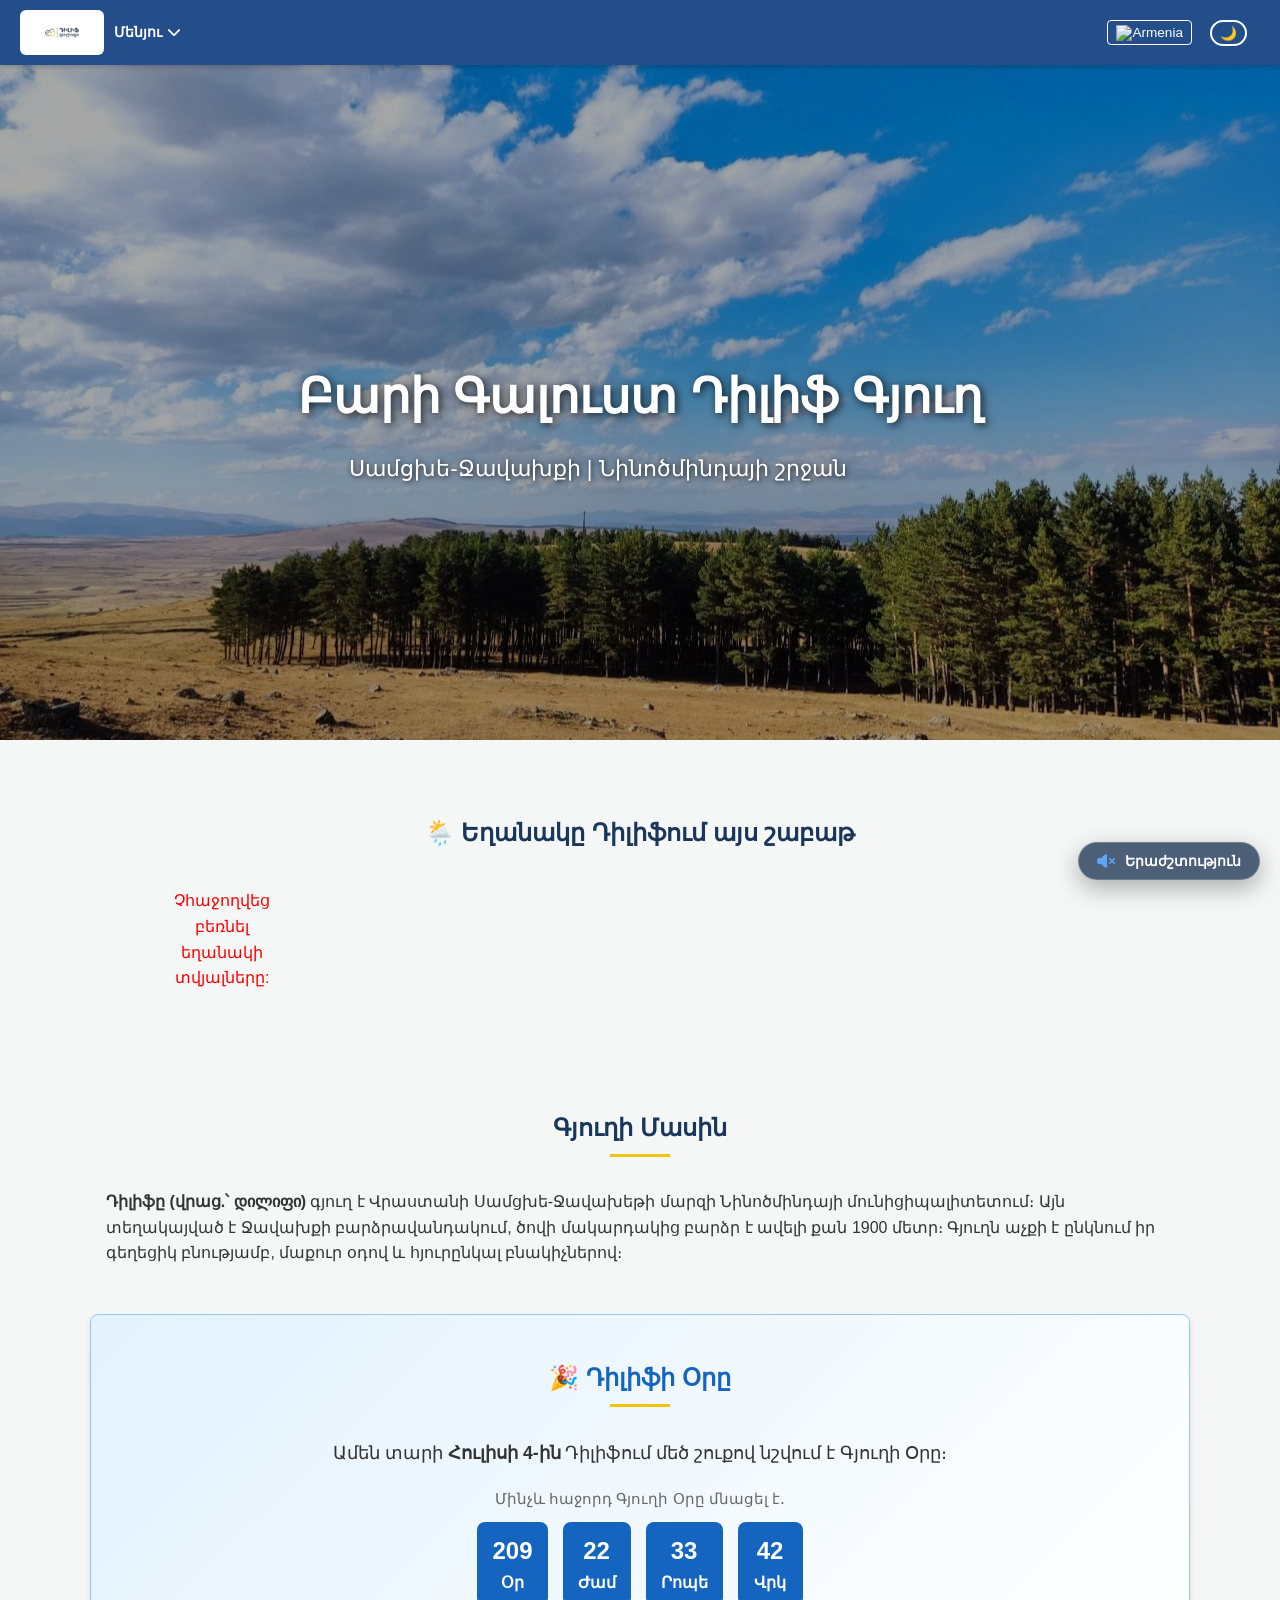
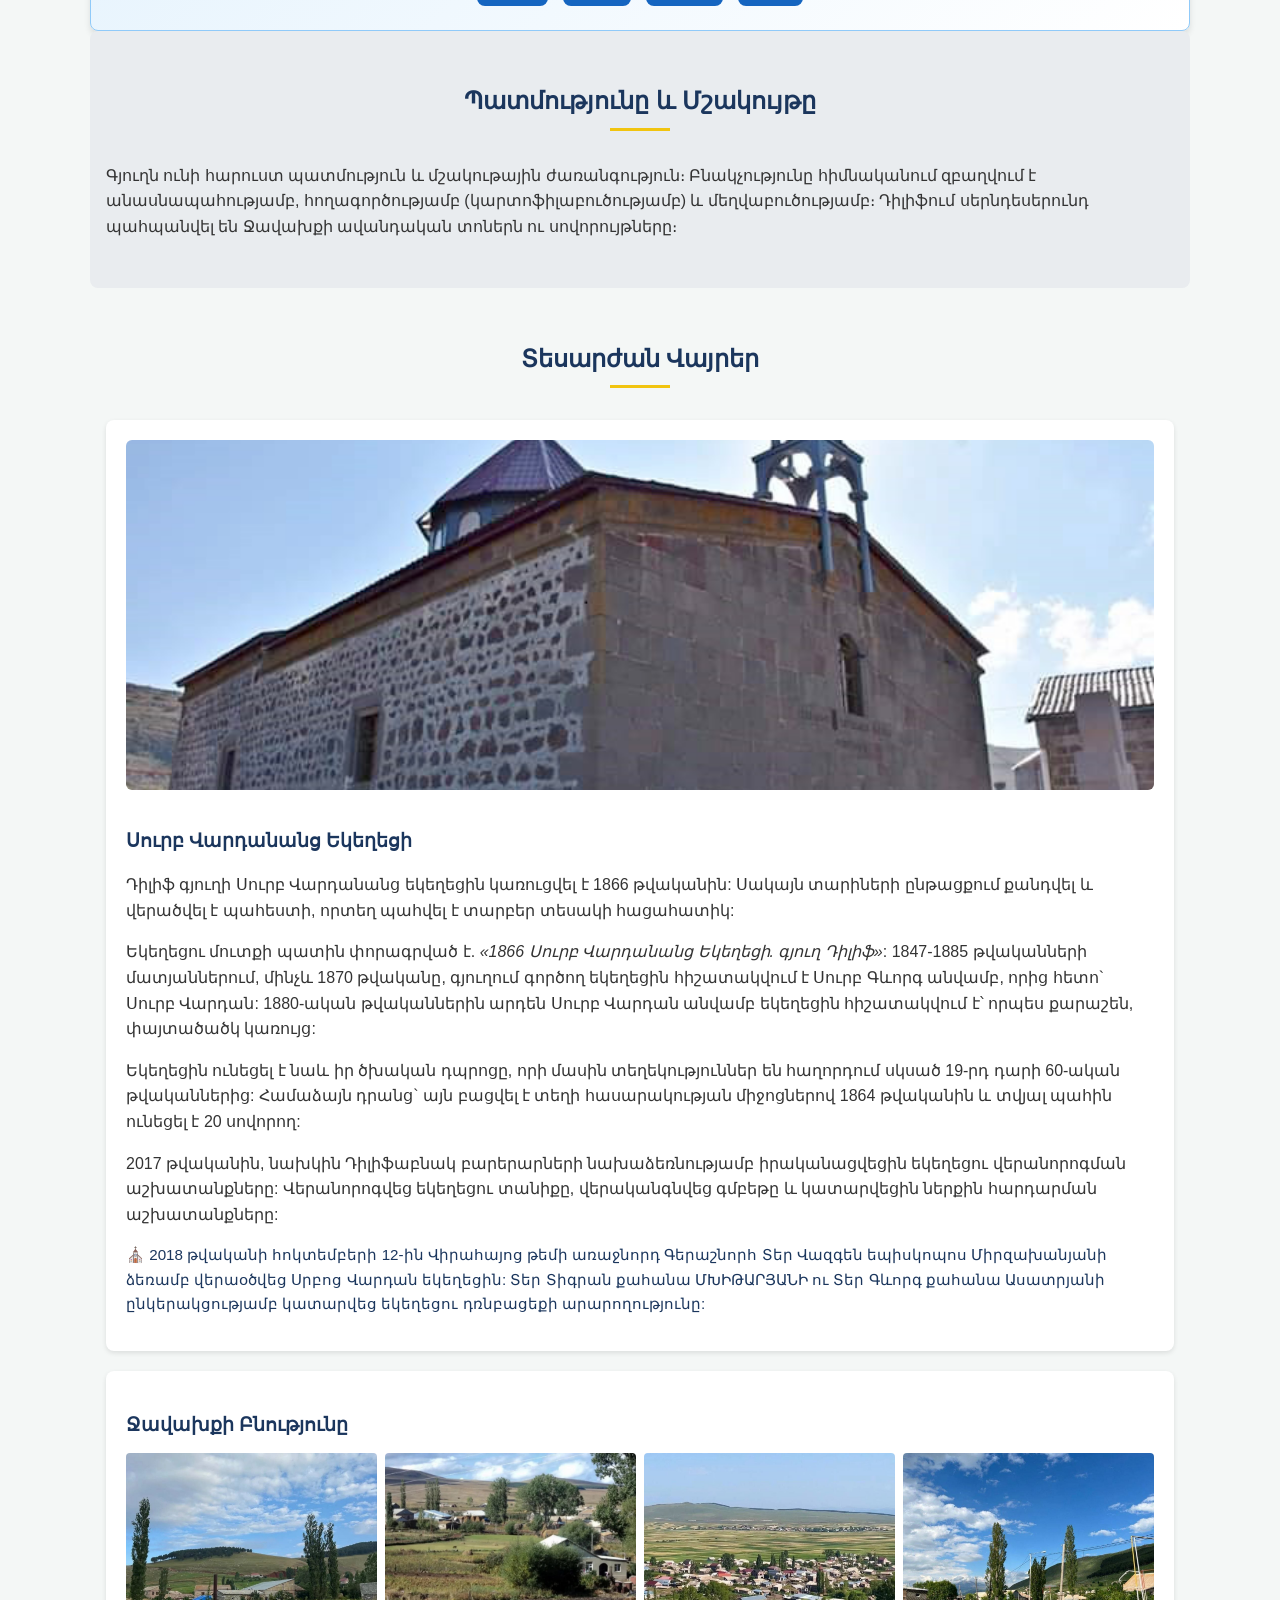
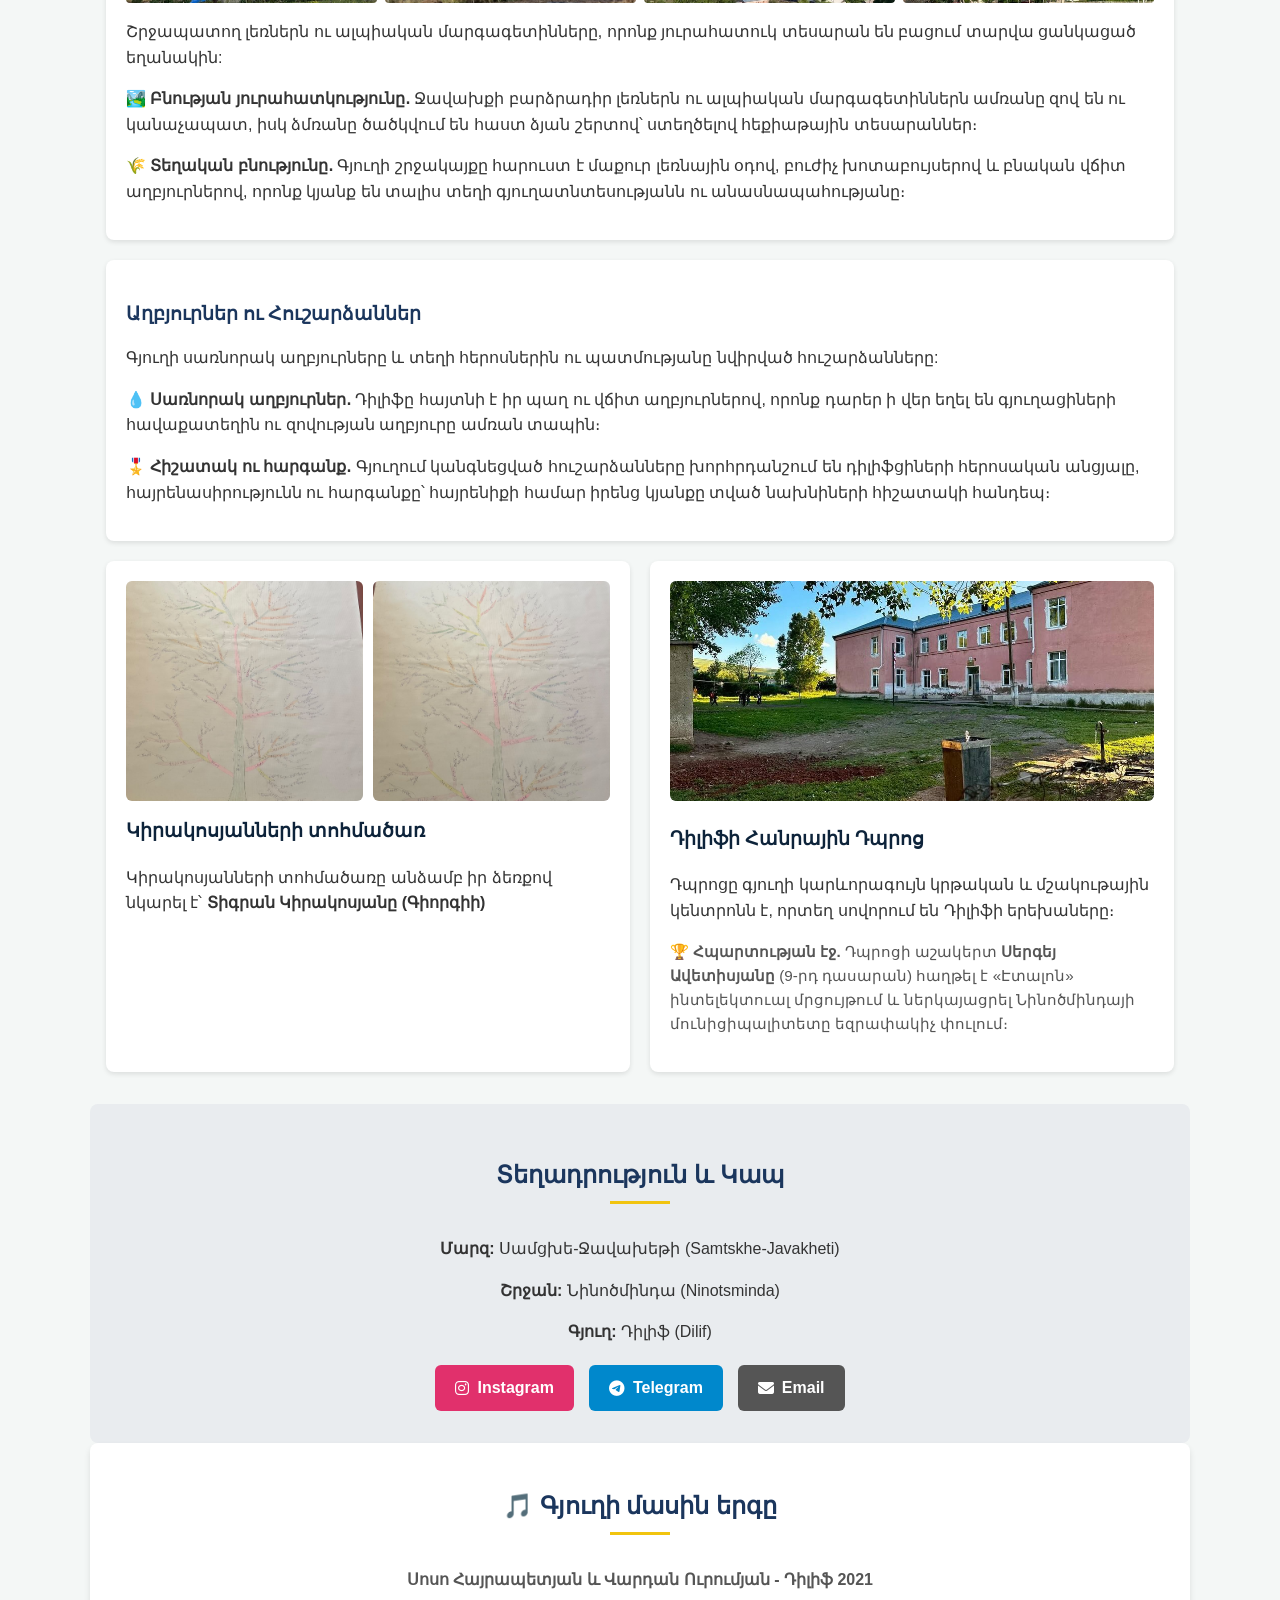
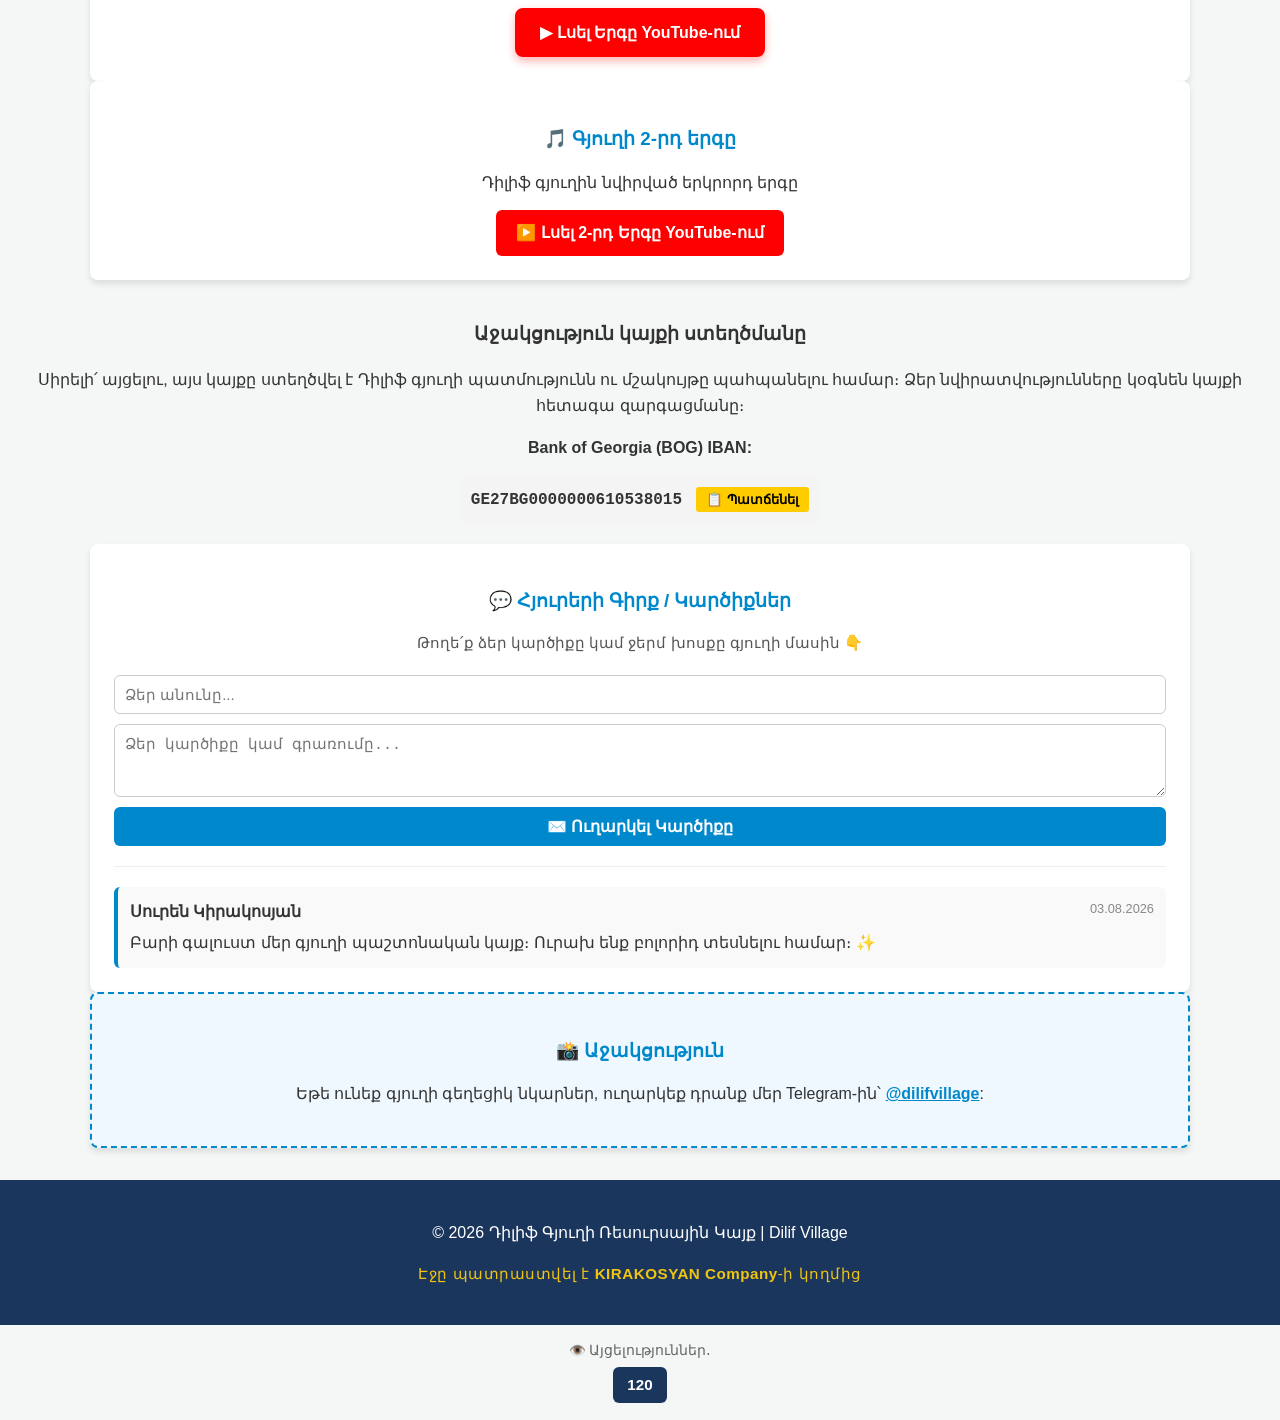
==== commit e97a4083: "Add files via upload" ====
--- a/index.html
+++ b/index.html
@@ -15,7 +15,7 @@
 </head>
 <body>
 <!-- Header & Navigation -->
-    <header style="position: sticky; top: 0; z-index: 1000; background-color: #1b365d; padding: 10px 20px; display: flex; justify-content: space-between; align-items: center; box-shadow: 0 2px 5px rgba(0,0,0,0.2);">
+    <header style="position: sticky; top: 0; z-index: 1000; background-color: #234e8a; padding: 10px 20px; display: flex; justify-content: space-between; align-items: center; box-shadow: 0 2px 5px rgba(0,0,0,0.2);">
         
         <!-- Լոգո, որին սեղմելիս բացվելու է մենյուն -->
         <div class="logo-menu-btn" onclick="toggleNavMenu()" style="display: flex; align-items: center; cursor: pointer;">
@@ -76,7 +76,7 @@
     </div>
 	
 <!-- Hero Section (Bari Galust) -->
-<section class="hero" id="home" style="position: relative; width: 100%; height: 75vh; background: url('dilif20.jpg') no-repeat center center / cover; display: flex; align-items: center; justify-content: center; text-align: center; padding: 20px; box-sizing: border-box;">
+<section class="hero" id="home" style="position: relative; width: 100%; height: 75vh; background: url('dilif21.jpg') no-repeat center center / cover; display: flex; align-items: center; justify-content: center; text-align: center; padding: 20px; box-sizing: border-box;">
     
     <!-- Dark overlay -->
     <div style="position: absolute; top: 0; left: 0; width: 100%; height: 100%; background: rgba(0, 0, 0, 0.35); z-index: 1;"></div>
@@ -390,7 +390,6 @@
         <p>&copy; 2026 Դիլիֆ Գյուղի Ռեսուրսային Կայք | Dilif Village</p>
         <p class="company-credits">Էջը պատրաստվել է <strong>KIRAKOSYAN Company</strong>-ի կողմից</p>
         <p style="margin-top: 8px; font-size: 0.88rem; color: #e0e0e0; font-style: italic;">
-            ✨ Կայքի պատրաստման գործընթացին աջակցել և օգնել է <strong>Օֆելյա Կիրակոսյանը</strong>
         </p>
     </footer>
 
@@ -483,46 +482,55 @@
         }
     </script>
 <style>
-.falling-leaf {
-    position: absolute;
-    top: -50px;
-    z-index: 10;
-    user-select: none;
+.raindrop {
+    position: fixed;
+    top: -20px;
+    width: 2px;
+    height: 20px;
+    background: linear-gradient(transparent, rgba(255, 255, 255, 0.7));
+    border-radius: 1px;
     pointer-events: none;
-    animation: fallToPoll linear infinite;
+    z-index: 9999;
+    animation: fallToPoll linear forwards;
 }
+
 @keyframes fallToPoll {
     0% {
-        transform: translateY(0px) rotate(0deg);
-        opacity: 1;
+        transform: translateY(0);
+        opacity: 0.8;
     }
     100% {
-        transform: translateY(550px) rotate(360deg);
+        transform: translateY(100vh);
         opacity: 0;
     }
 }
 </style>
 
 <script>
-function createLeaf() {
-    const leaf = document.createElement('div');
-    leaf.classList.add('falling-leaf');
-    leaf.innerHTML = '🍁';
-    leaf.style.left = Math.random() * window.innerWidth + 'px';
-    leaf.style.fontSize = (Math.random() * 10 + 18) + 'px';
-    leaf.style.animationDuration = (Math.random() * 2 + 2.5) + 's';
-    
-    // Տեղադրում ենք միայն վերևի հատվածում
-    document.body.appendChild(leaf);
+function createRaindrop() {
+    const drop = document.createElement('div');
+    drop.classList.add('raindrop');
+    
+    // Պատահական դիրք ըստ լայնության
+    drop.style.left = Math.random() * window.innerWidth + 'px';
+    
+    // Պատահական երկարություն և երևացող արագություն
+    const height = Math.random() * 20 + 15;
+    drop.style.height = height + 'px';
+    
+    const duration = Math.random() * 0.8 + 0.6; // Արագ թափվելը
+    drop.style.animationDuration = duration + 's';
+    
+    document.body.appendChild(drop);
     
     setTimeout(() => {
-        leaf.remove();
-    }, 4500);
+        drop.remove();
+    }, duration * 1000);
 }
 
-setInterval(createLeaf, 400);
+// Ստեղծում ենք կաթիլներ յուրաքանչյուր 40 միլիվայրկյանը մեկ
+setInterval(createRaindrop, 40);
 </script>
-
 <script>
     function toggleNavMenu() {
         const menu = document.getElementById('dropdownNavMenu');
@@ -549,5 +557,34 @@
         }, 3500);
     });
 </script>
-</body>
+<script>
+    function toggleMusic() {
+        const audio = document.getElementById('bg-music');
+        const icon = document.getElementById('music-icon');
+        const btn = document.getElementById('music-toggle-btn');
+        const text = document.getElementById('music-text');
+
+        if (audio.paused) {
+            audio.play();
+            icon.className = 'fas fa-volume-up';
+            btn.classList.add('playing');
+            text.innerText = 'Անջատել';
+        } else {
+            audio.pause();
+            icon.className = 'fas fa-volume-mute';
+            btn.classList.remove('playing');
+            text.innerText = 'Երաժշտություն';
+        }
+    }
+    </script>
+<!-- Фоновая музыка -->
+<audio id="bg-music" loop>
+    <source src="karot.mp3" type="audio/mpeg">
+</audio>
+
+<!-- Кнопка включения/выключения -->
+<button id="music-toggle-btn" class="music-btn" onclick="toggleMusic()" title="Միացնել / Անջատել երաժշտությունը">
+    <i id="music-icon" class="fas fa-volume-mute"></i>
+    <span id="music-text">Երաժշտություն</span>
+</button>
 </html>
--- a/style.css
+++ b/style.css
@@ -634,4 +634,41 @@
         background-color: #fff;
         color: #000; /* Ֆոնը սպիտակելիս տառը դառնում է սև՝ հստակ երևալու համար */
     }
+}
+/* Music Control Button Style */
+.music-btn {
+    position: fixed;
+    bottom: 20px;
+    right: 20px;
+    z-index: 9999;
+    display: flex;
+    align-items: center;
+    gap: 10px;
+    padding: 10px 18px;
+    background: rgba(21, 44, 77, 0.75);
+    backdrop-filter: blur(10px);
+    border: 1px solid rgba(255, 255, 255, 0.2);
+    border-radius: 30px;
+    color: #ffffff;
+    font-size: 14px;
+    font-weight: bold;
+    cursor: pointer;
+    box-shadow: 0 8px 25px rgba(0, 0, 0, 0.3);
+    transition: all 0.3s ease;
+}
+
+.music-btn:hover {
+    background: rgba(37, 117, 252, 0.8);
+    border-color: #2575fc;
+    transform: translateY(-3px);
+    box-shadow: 0 10px 30px rgba(37, 117, 252, 0.4);
+}
+
+.music-btn i {
+    font-size: 16px;
+    color: #60a5fa;
+}
+
+.music-btn.playing i {
+    color: #4ade80; /* Կանաչ գույն, երբ նվագում է */
 }
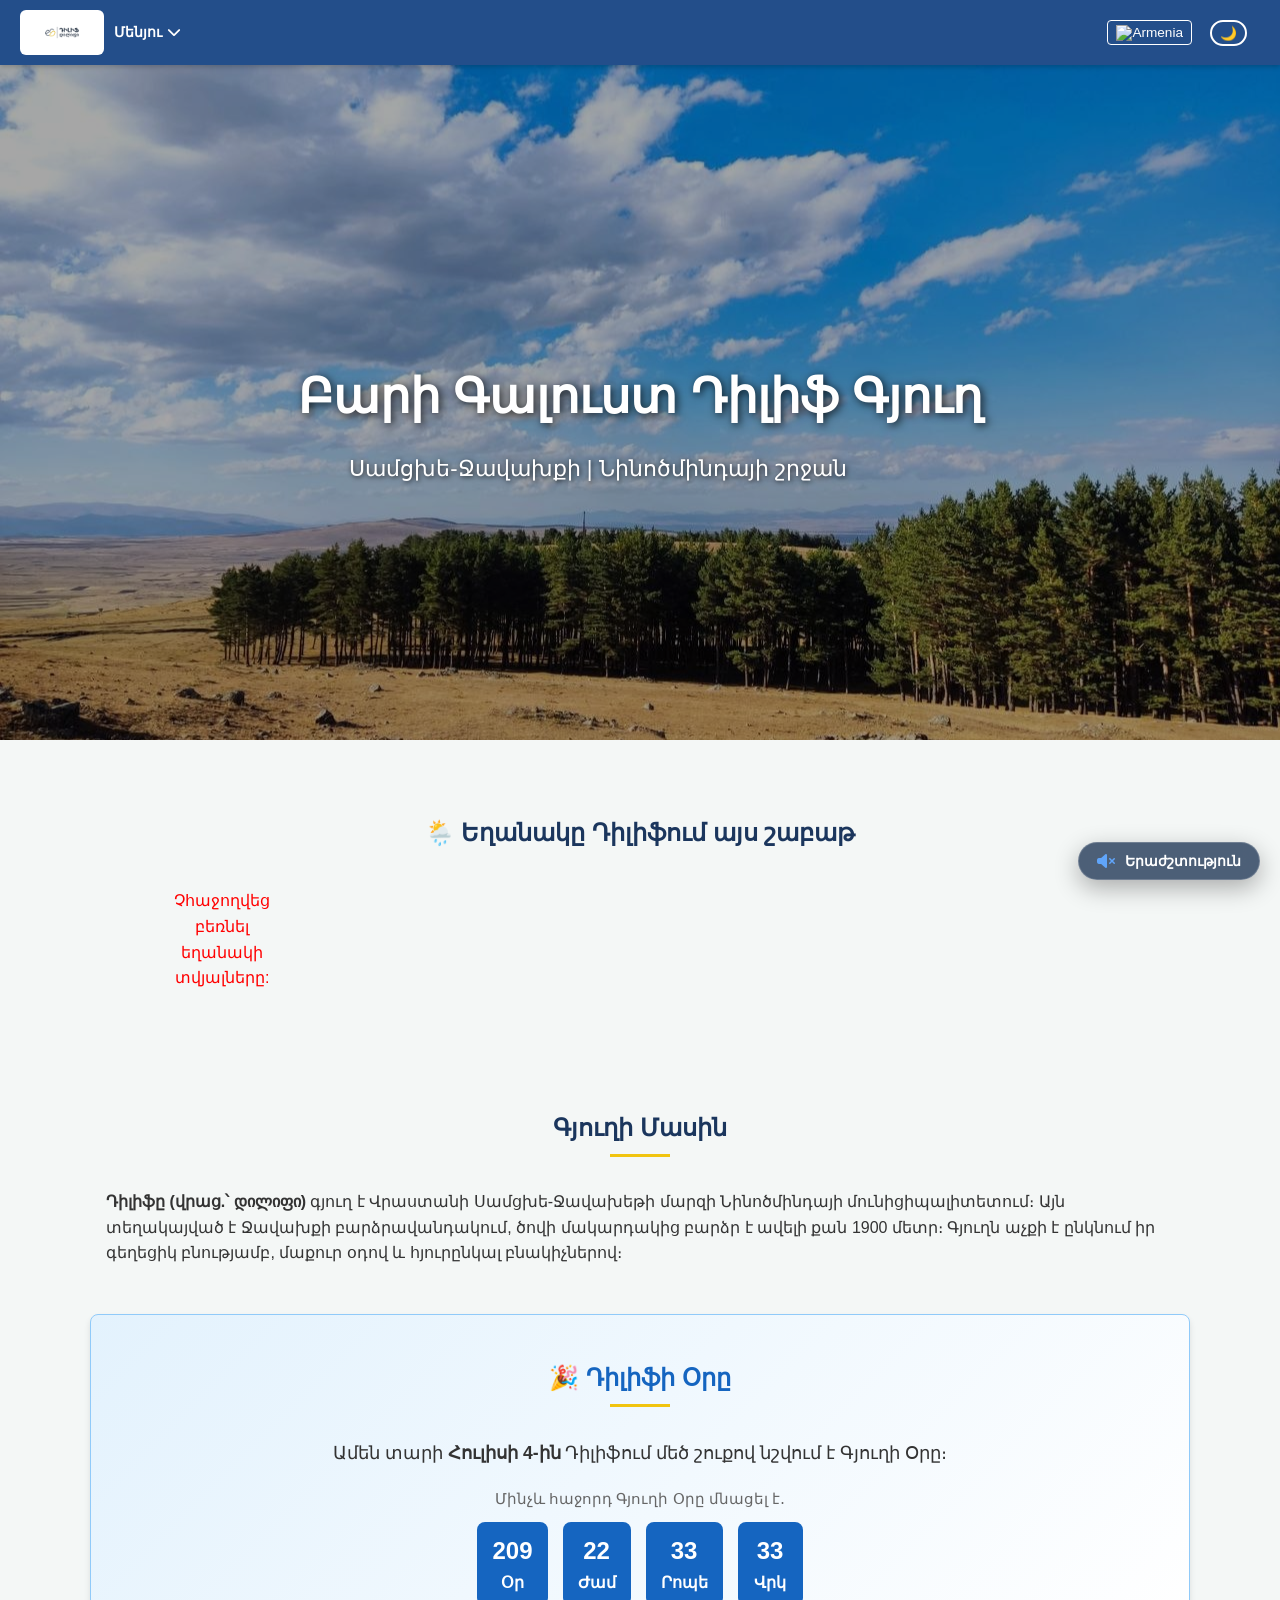
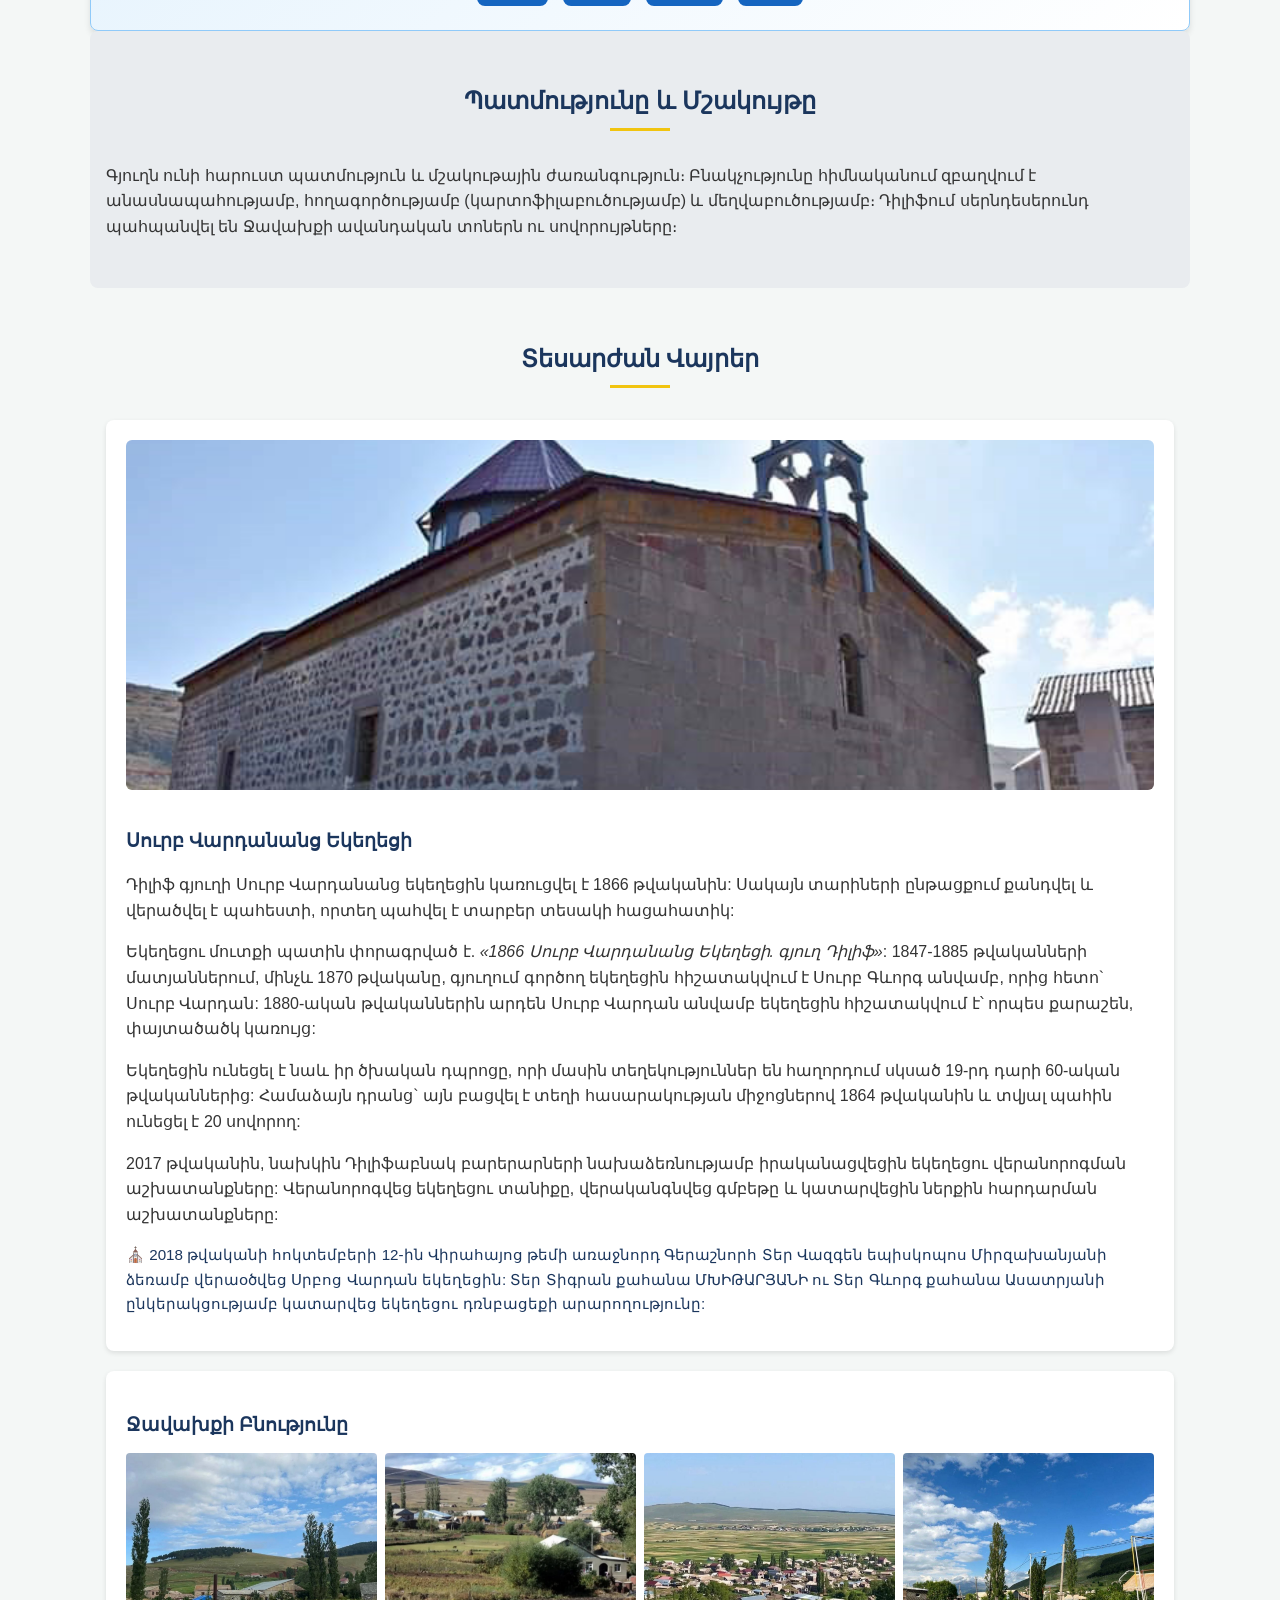
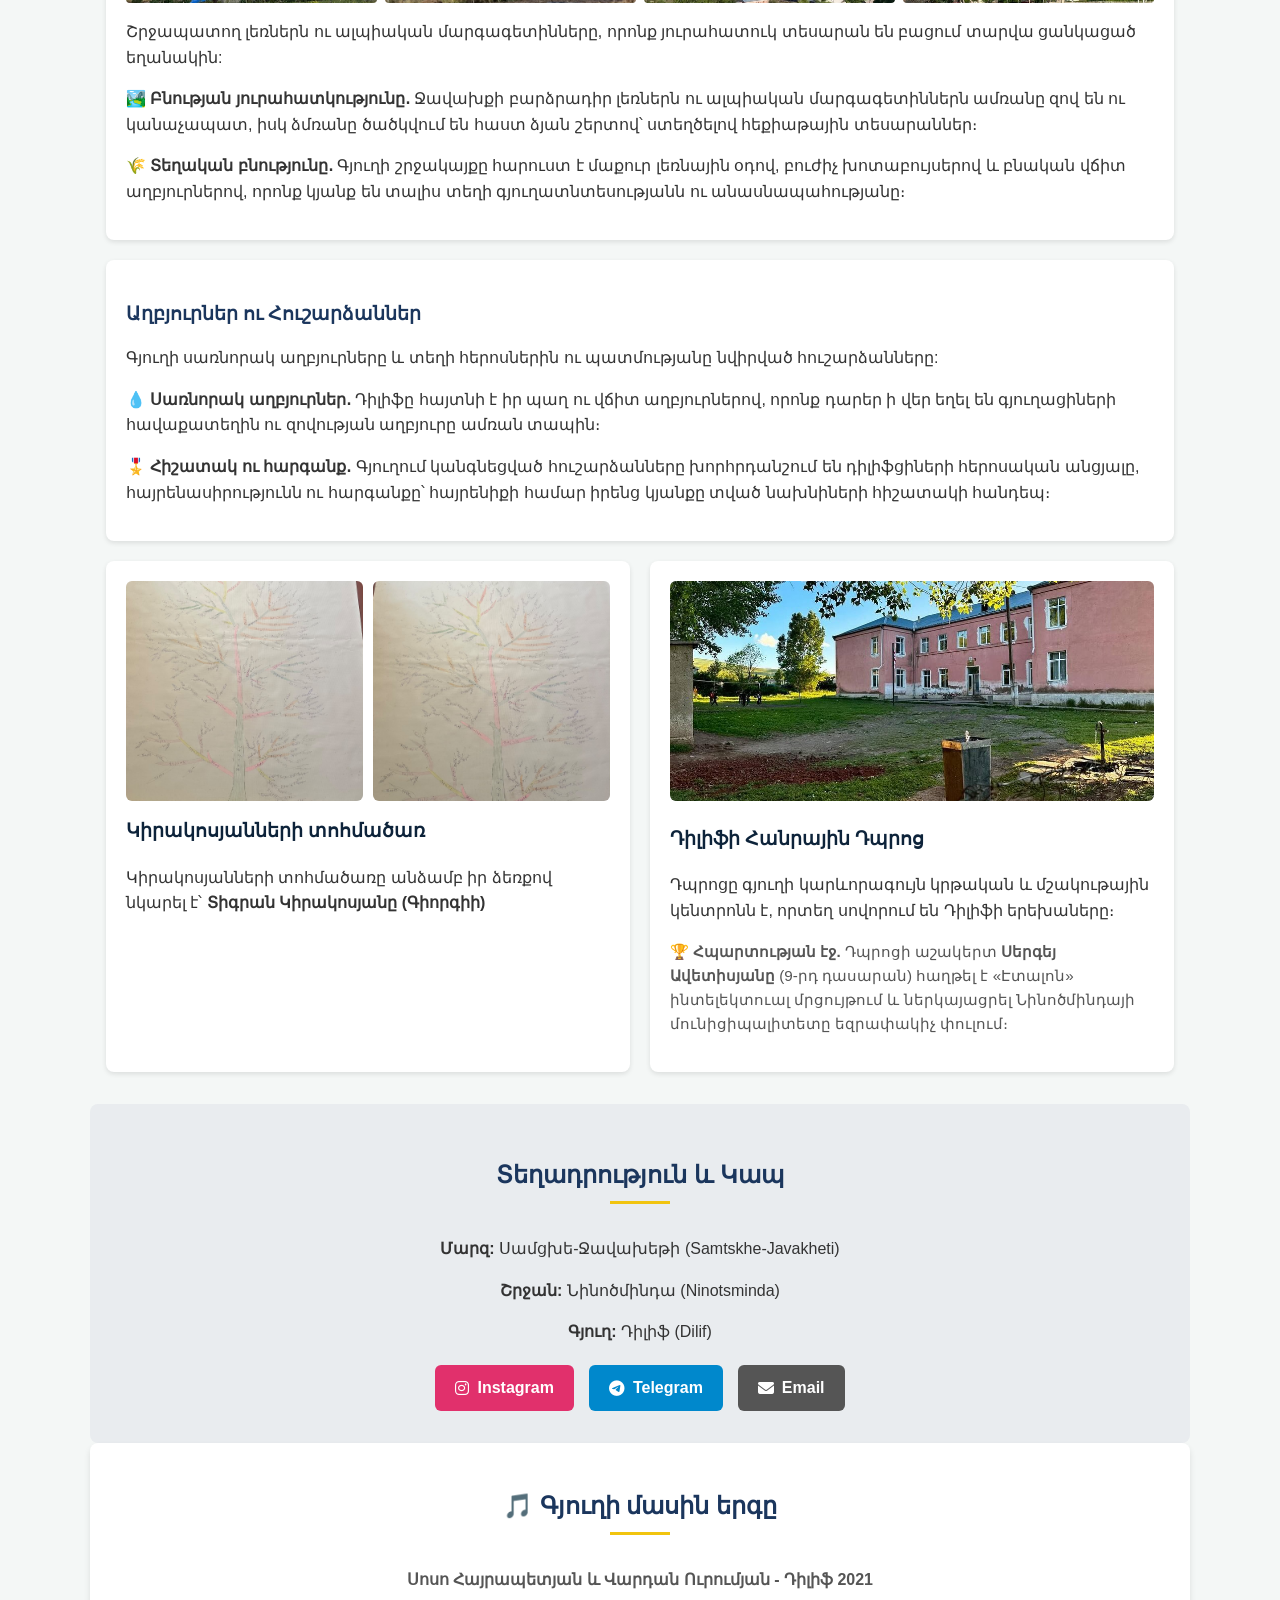
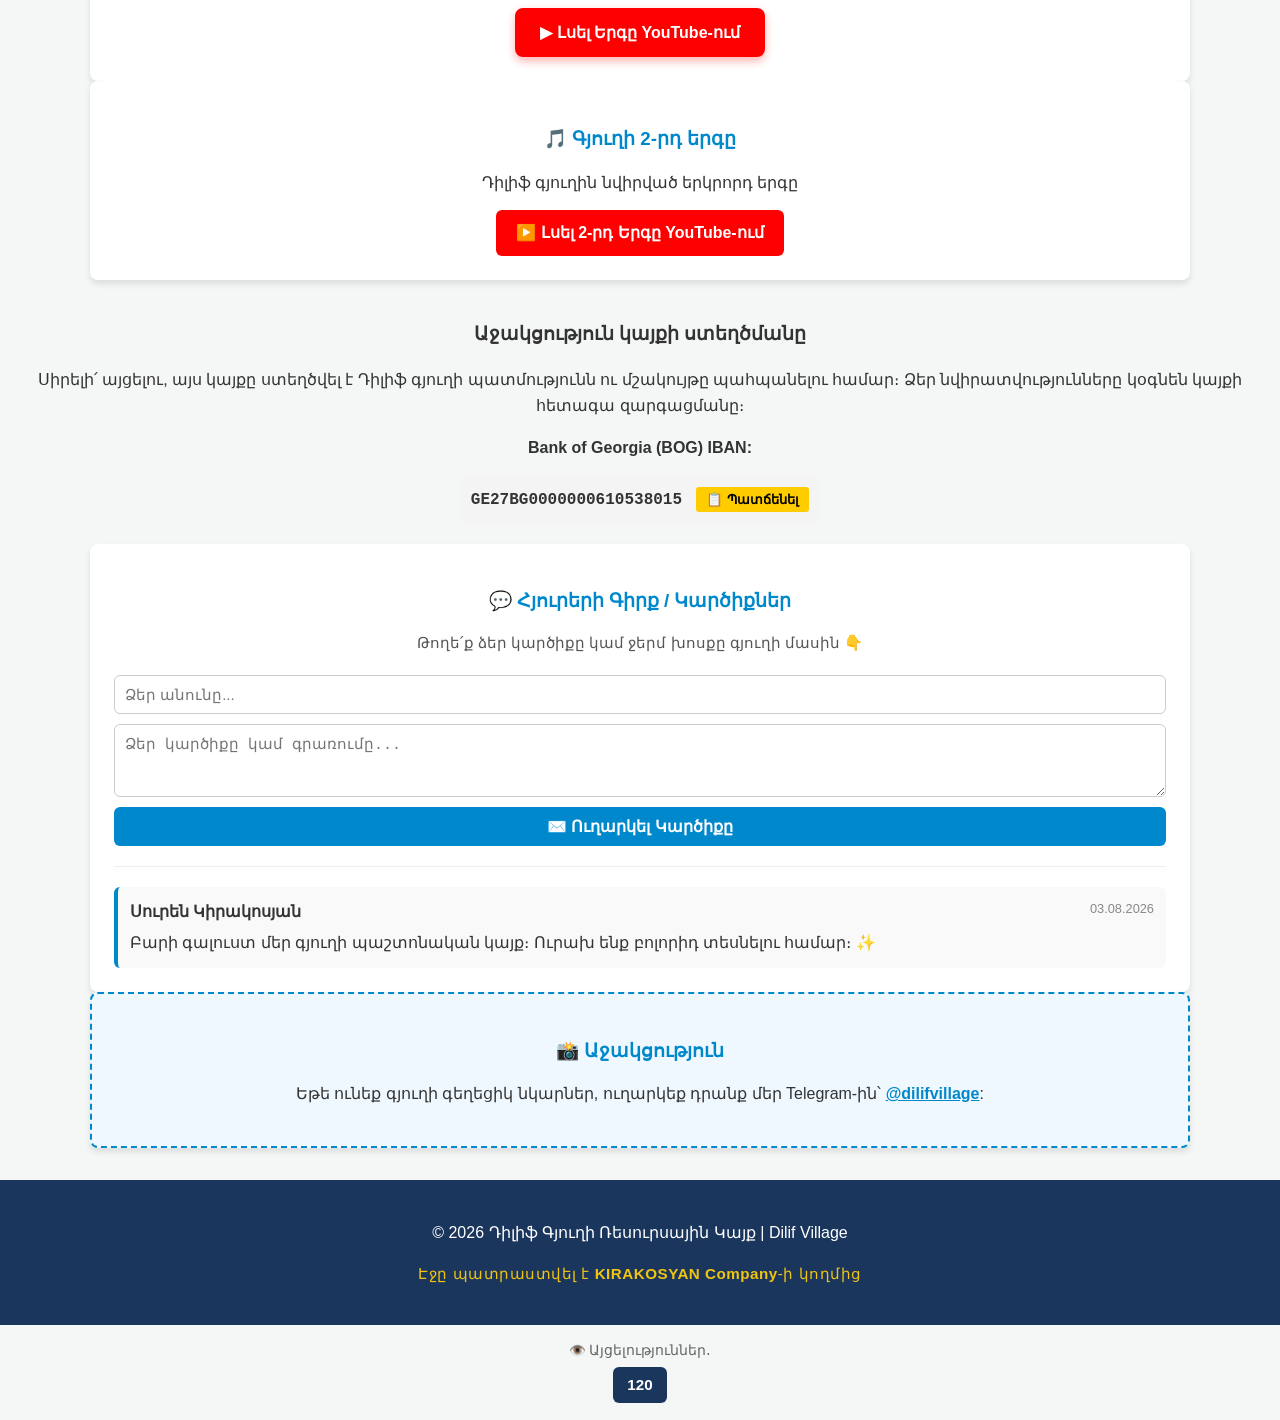
==== commit ec22bae9: "Add files via upload" ====
--- a/index.html
+++ b/index.html
@@ -38,7 +38,7 @@
     </header>
 
   <!-- Բացվող Մենյուի վահանակը (Քառակուսի շրջանակներով) -->
-    <div id="dropdownNavMenu" style="max-height: 0; overflow: hidden; background-color: rgba(21, 44, 77, 0.95); backdrop-filter: blur(10px); transition: max-height 0.4s cubic-bezier(0.4, 0, 0.2, 1); box-shadow: inset 0 4px 6px rgba(0,0,0,0.2);">
+    <div id="dropdownNavMenu" style="max-height: 0; overflow: hidden; background-color: rgba(50, 102, 175, 0.95)))); backdrop-filter: blur(10px); transition: max-height 0.4s cubic-bezier(0.4, 0, 0.2, 1); box-shadow: inset 0 4px 6px rgba(0,0,0,0.2);">
         <nav style="max-width: 500px; margin: 0 auto; padding: 20px 15px;">
             <ul style="list-style: none; padding: 0; margin: 0; display: flex; flex-direction: column; gap: 10px;">
                 <li>
@@ -587,4 +587,10 @@
     <i id="music-icon" class="fas fa-volume-mute"></i>
     <span id="music-text">Երաժշտություն</span>
 </button>
+<script>
+  if ('serviceWorker' in navigator) {
+    navigator.serviceWorker.register('sw.js')
+      .then(() => console.log('Service Worker Registered Successfully'));
+  }
+</script>
 </html>
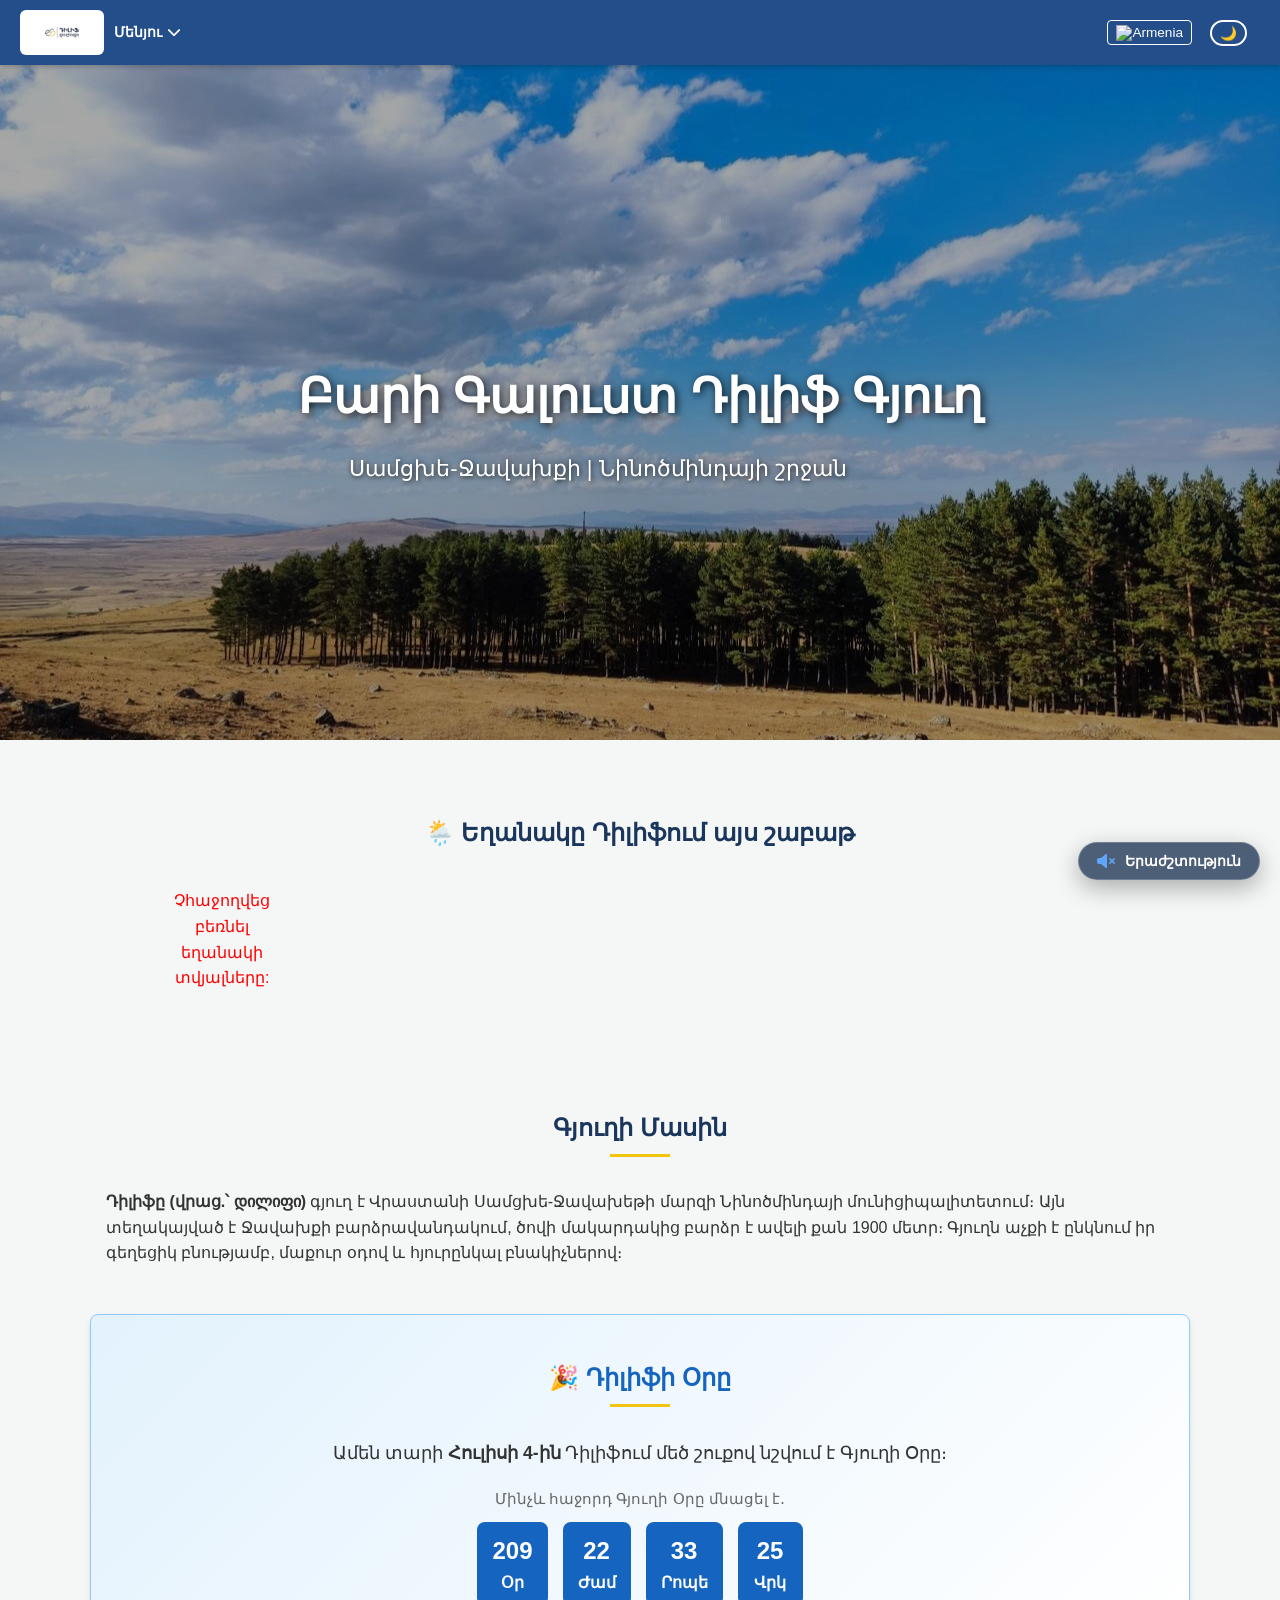
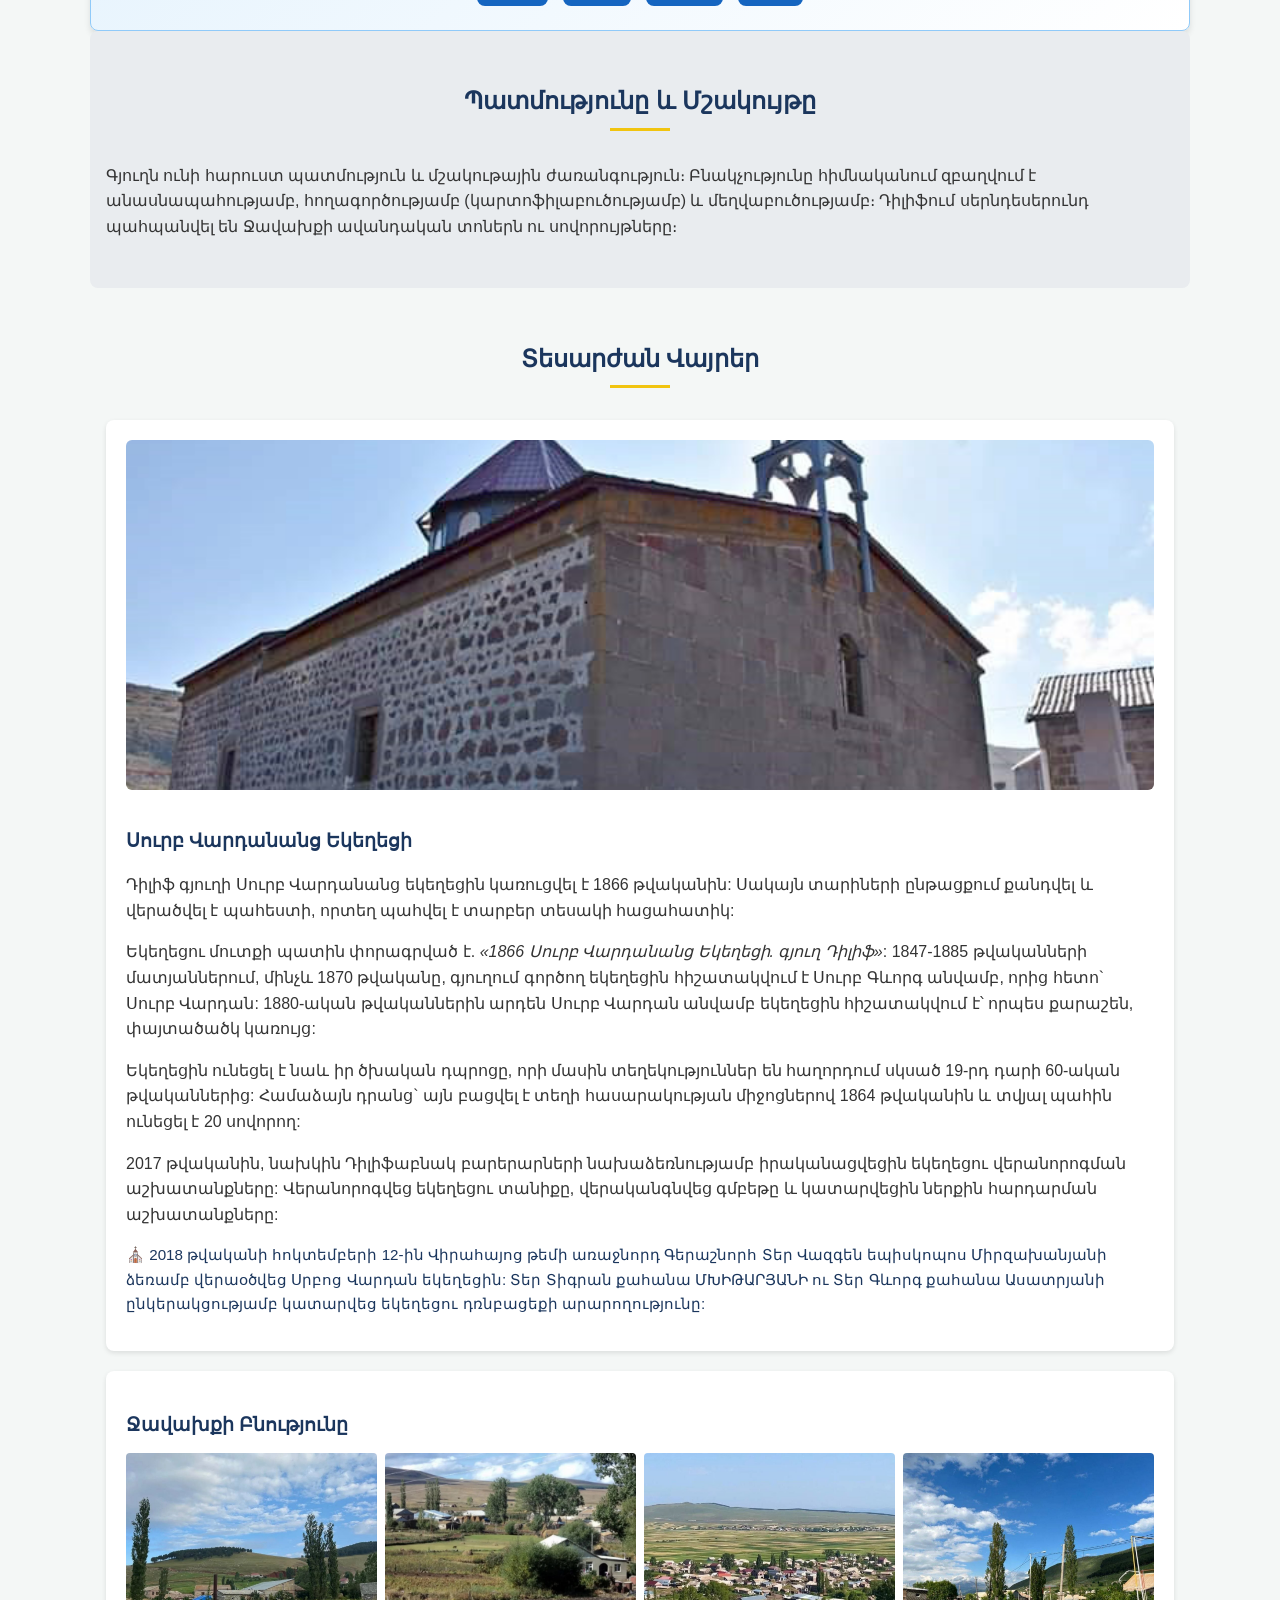
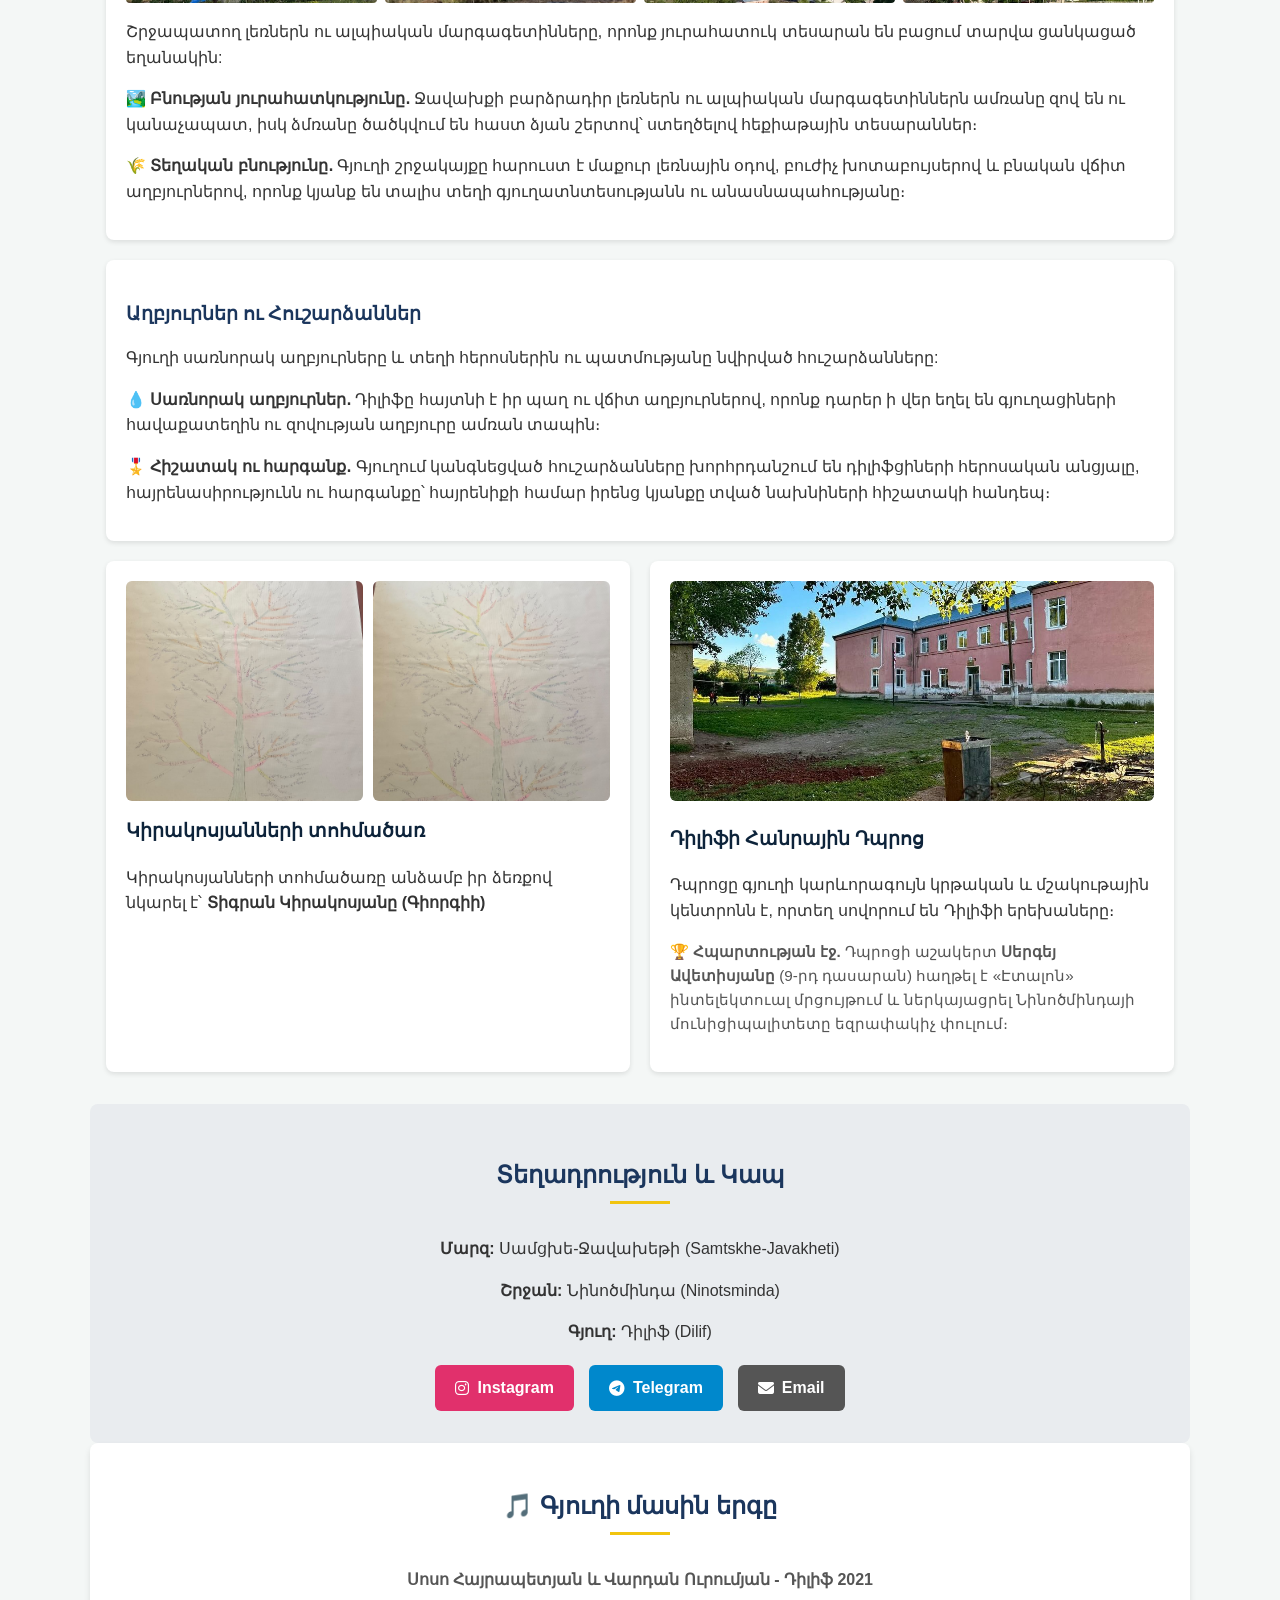
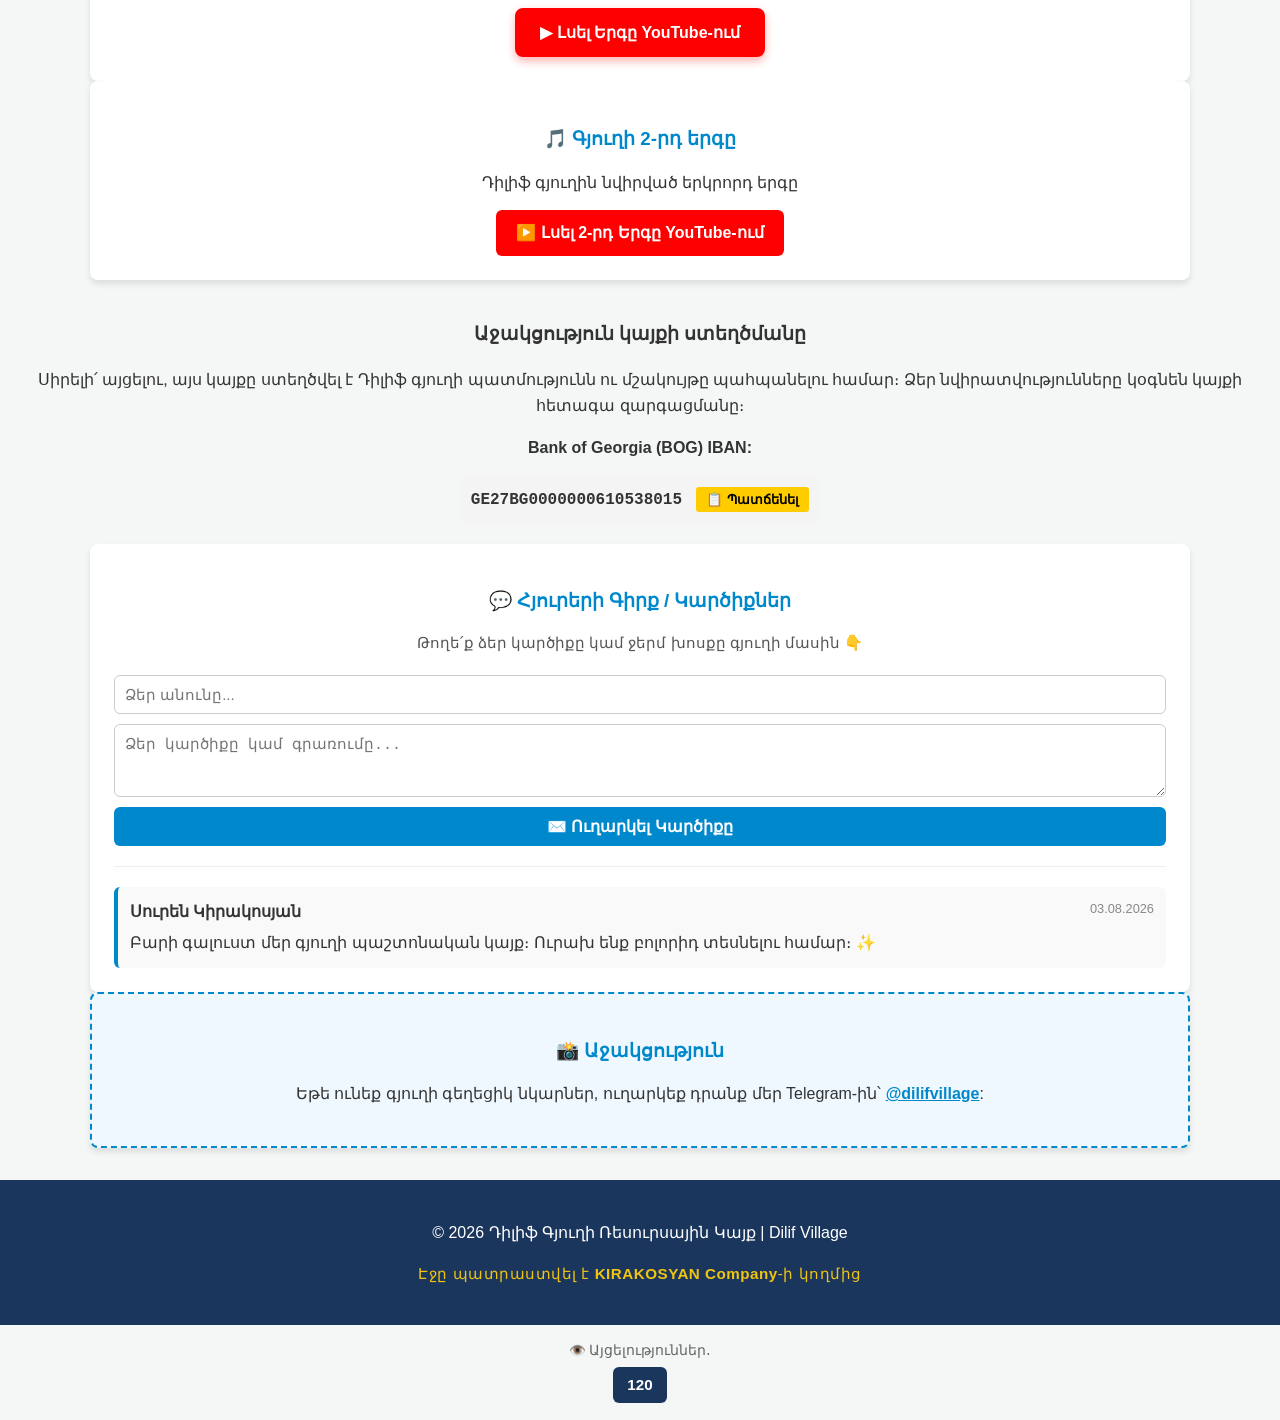
==== commit f1248158: "Add files via upload" ====
--- a/index.html
+++ b/index.html
@@ -12,6 +12,15 @@
     <link rel="icon" type="image/jpeg" sizes="32x32" href="fav.jpg">
     <link rel="icon" type="image/jpeg" sizes="16x16" href="fav.jpg">
     <link rel="apple-touch-icon" sizes="180x180" href="fav.jpg">
+	<script src="https://cdn.onesignal.com/sdks/web/v16/OneSignalSDK.page.js" defer></script>
+<script>
+  window.OneSignalDeferred = window.OneSignalDeferred || [];
+  OneSignalDeferred.push(async function(OneSignal) {
+    await OneSignal.init({
+      appId: "7c57f6f6-b113-465c-a744-51806b21bb37",
+    });
+  });
+</script>
 </head>
 <body>
 <!-- Header & Navigation -->
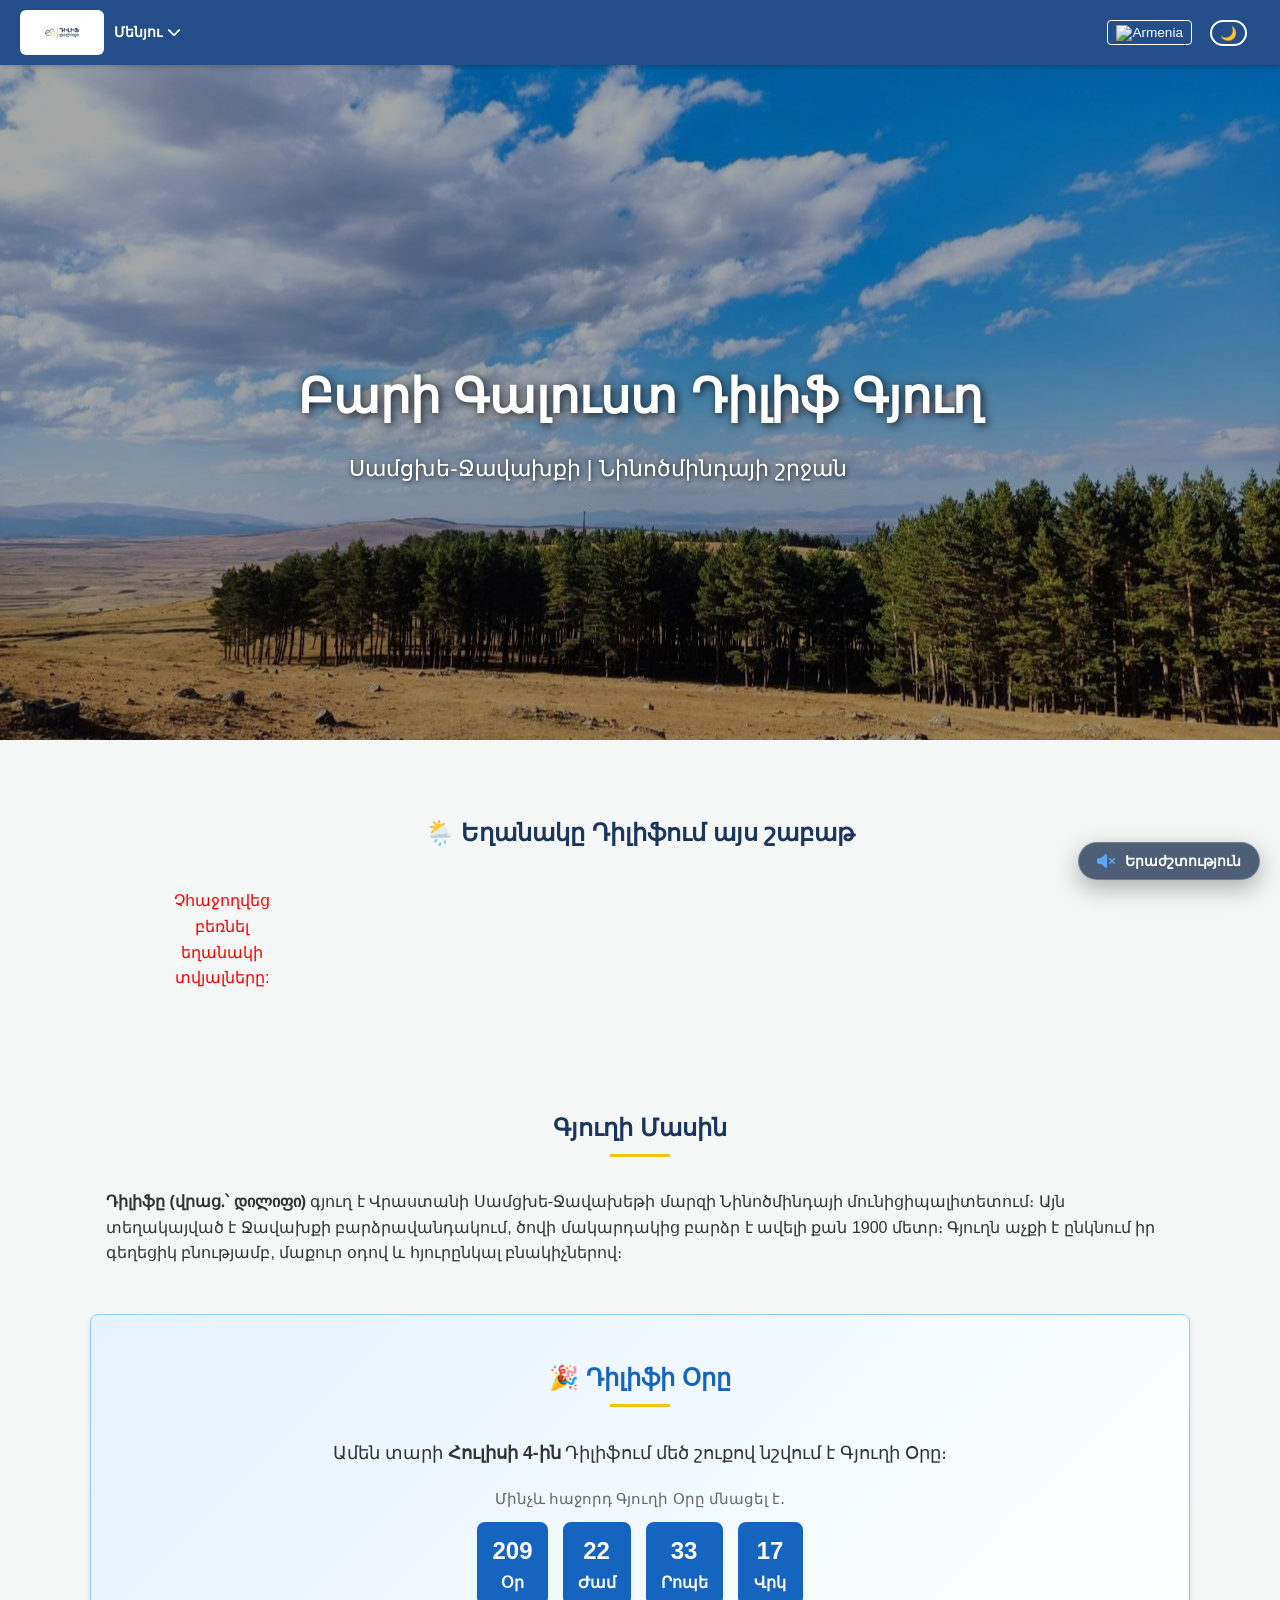
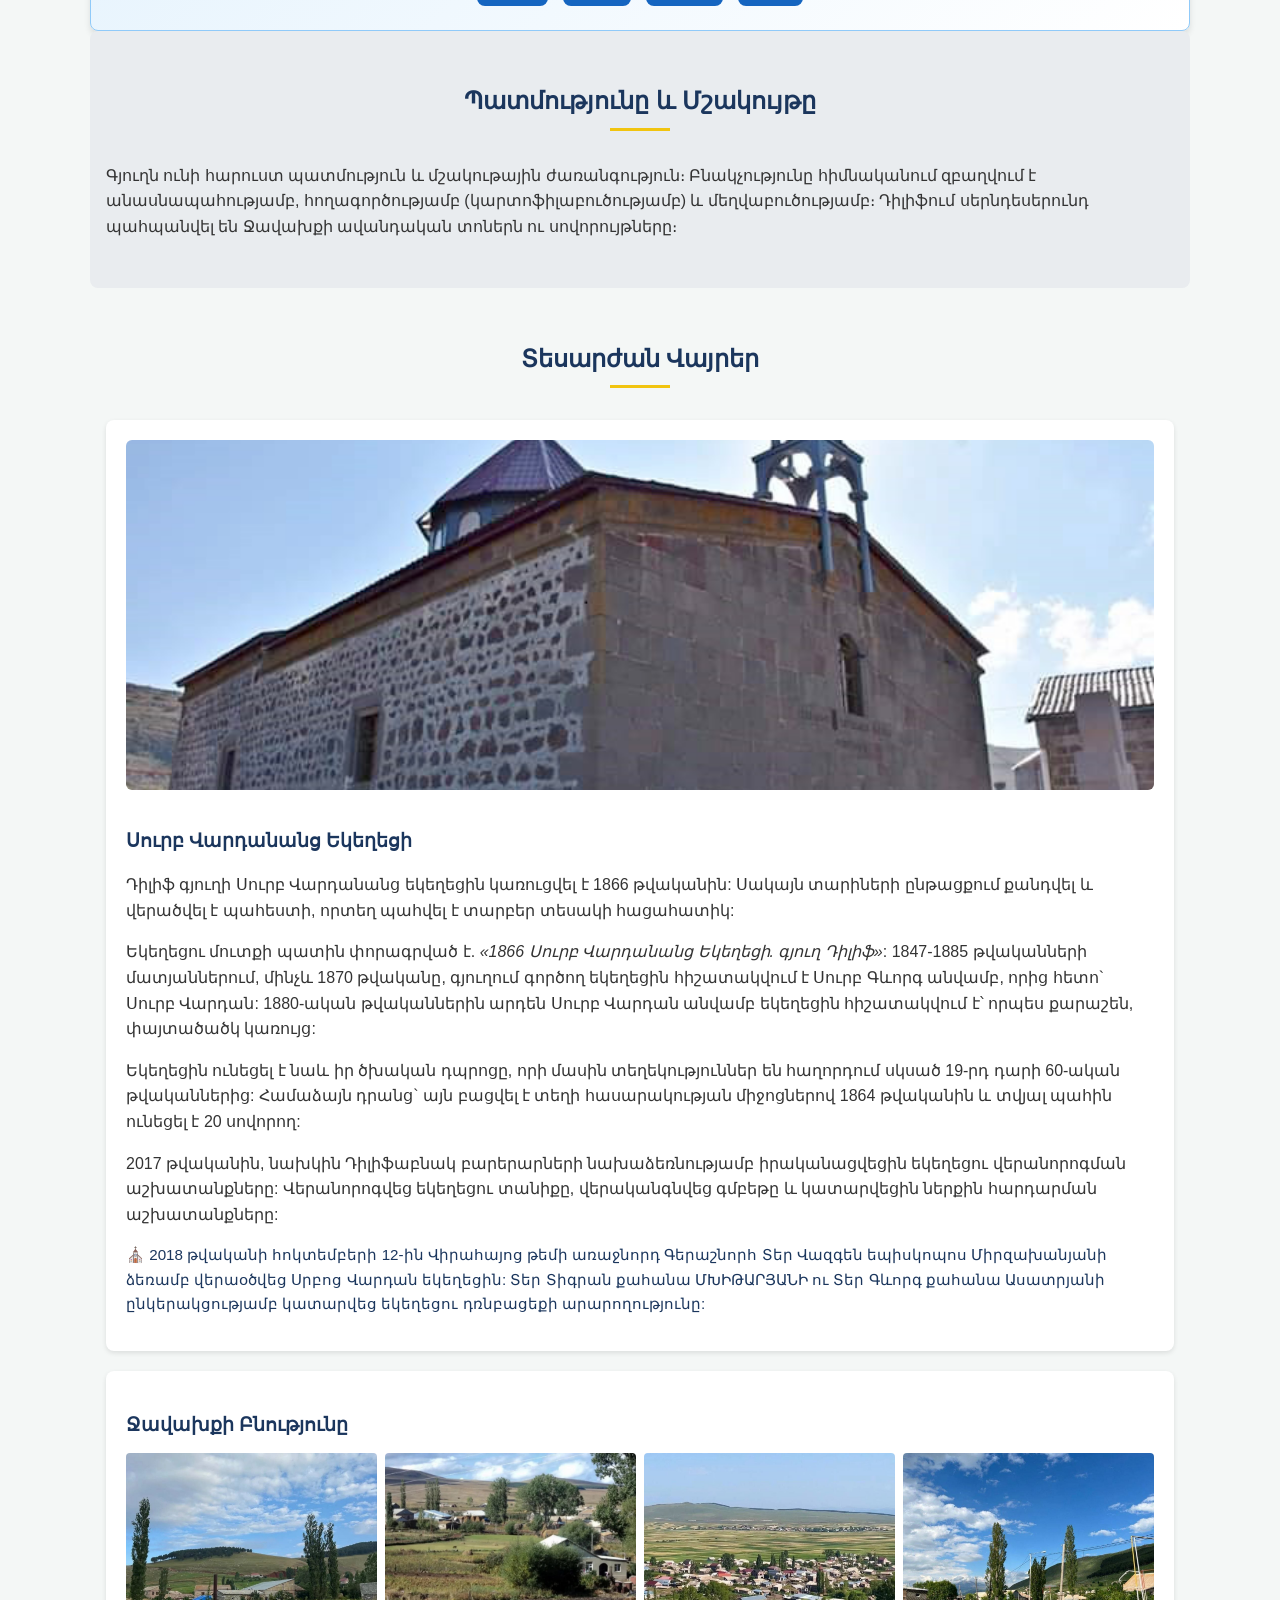
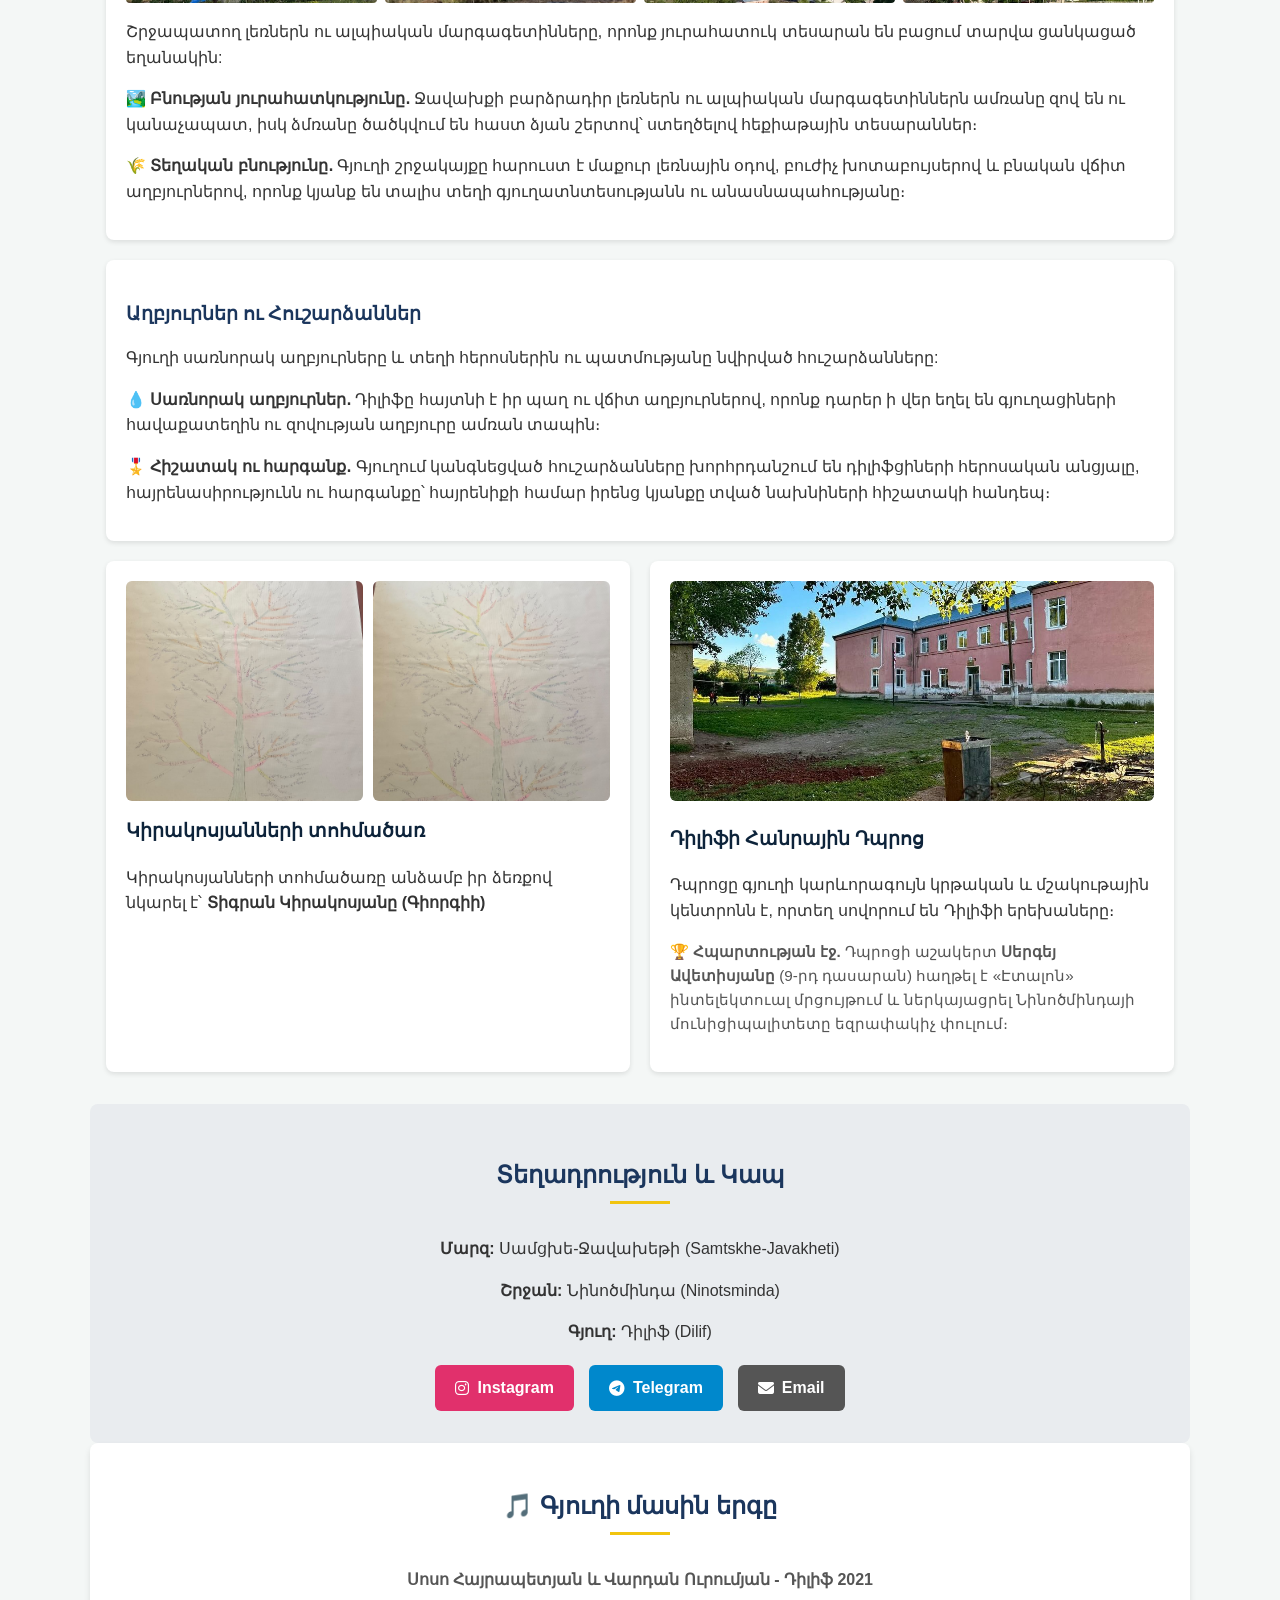
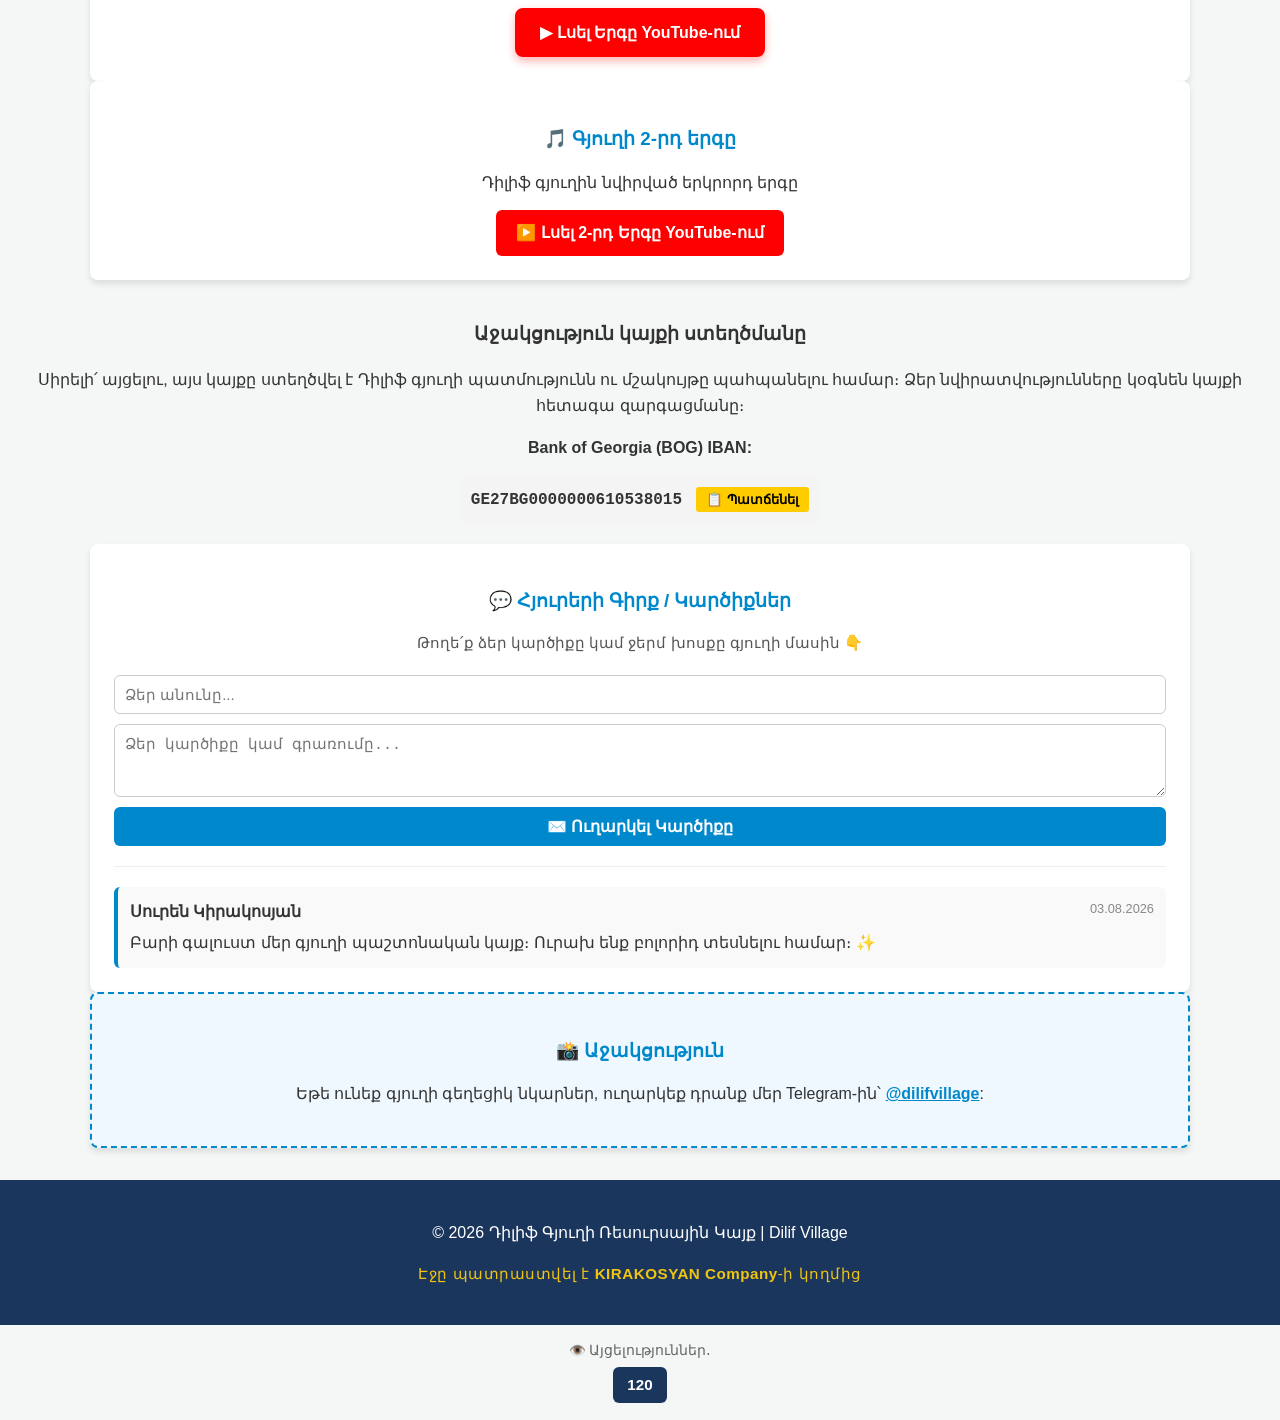
==== commit e6fce2de: "Add files via upload" ====
--- a/index.html
+++ b/index.html
@@ -21,8 +21,47 @@
     });
   });
 </script>
-</head>
 <body>
+<!-- PWA Տեղադրման կոճակ / Բաններ -->
+  <div id="pwa-install-banner" style="display: none; position: fixed; bottom: 20px; left: 50%; transform: translateX(-50%); background: #1e293b; color: #ffffff; padding: 14px 20px; border-radius: 12px; box-shadow: 0 10px 25px rgba(0,0,0,0.3); z-index: 9999; align-items: center; gap: 12px; font-family: sans-serif; width: 90%; max-width: 400px; border: 1px solid #334155;">
+    <span style="font-size: 14px; flex-grow: 1;">📲 Տեղադրեք <b>Dilif Online</b>-ը հեռախոսում</span>
+    <button id="pwa-install-btn" style="background: #2563eb; color: white; border: none; padding: 8px 14px; border-radius: 8px; cursor: pointer; font-weight: bold; font-size: 13px;">Տեղադրել</button>
+    <button id="pwa-close-btn" style="background: transparent; color: #94a3b8; border: none; font-size: 18px; cursor: pointer; padding: 0 4px;">✕</button>
+  </div>
+
+  <script>
+    let deferredPrompt;
+    const installBanner = document.getElementById('pwa-install-banner');
+    const installBtn = document.getElementById('pwa-install-btn');
+    const closeBtn = document.getElementById('pwa-close-btn');
+
+    window.addEventListener('beforeinstallprompt', (e) => {
+      e.preventDefault();
+      deferredPrompt = e;
+      installBanner.style.display = 'flex';
+    });
+
+    installBtn.addEventListener('click', async () => {
+      if (deferredPrompt) {
+        deferredPrompt.prompt();
+        const { outcome } = await deferredPrompt.userChoice;
+        if (outcome === 'accepted') {
+          console.log('Օգտատերը տեղադրեց PWA-ն');
+        }
+        deferredPrompt = null;
+        installBanner.style.display = 'none';
+      }
+    });
+
+    closeBtn.addEventListener('click', () => {
+      installBanner.style.display = 'none';
+    });
+
+    window.addEventListener('appinstalled', () => {
+      installBanner.style.display = 'none';
+      deferredPrompt = null;
+    });
+  </script>
 <!-- Header & Navigation -->
     <header style="position: sticky; top: 0; z-index: 1000; background-color: #234e8a; padding: 10px 20px; display: flex; justify-content: space-between; align-items: center; box-shadow: 0 2px 5px rgba(0,0,0,0.2);">
         
@@ -46,37 +85,37 @@
         </div>
     </header>
 
-  <!-- Բացվող Մենյուի վահանակը (Քառակուսի շրջանակներով) -->
-    <div id="dropdownNavMenu" style="max-height: 0; overflow: hidden; background-color: rgba(50, 102, 175, 0.95)))); backdrop-filter: blur(10px); transition: max-height 0.4s cubic-bezier(0.4, 0, 0.2, 1); box-shadow: inset 0 4px 6px rgba(0,0,0,0.2);">
+  <!-- Բացվող Մենյուի վահանակը (Liquid Glass ոճով) -->
+    <div id="dropdownNavMenu" style="max-height: 0; overflow: hidden; background: rgba(30, 58, 138, 0.85); backdrop-filter: blur(16px); -webkit-backdrop-filter: blur(16px); transition: max-height 0.4s cubic-bezier(0.4, 0, 0.2, 1); box-shadow: inset 0 1px 1px rgba(255, 255, 255, 0.3), 0 10px 25px rgba(0,0,0,0.3);">
         <nav style="max-width: 500px; margin: 0 auto; padding: 20px 15px;">
-            <ul style="list-style: none; padding: 0; margin: 0; display: flex; flex-direction: column; gap: 10px;">
+            <ul style="list-style: none; padding: 0; margin: 0; display: flex; flex-direction: column; gap: 12px;">
                 <li>
-                    <a href="#about" onclick="toggleNavMenu()" style="display: block; padding: 12px; color: white; text-decoration: none; font-size: 16px; font-weight: 600; text-align: center; border: 2px solid rgba(255, 255, 255, 0.2); border-radius: 10px; background: rgba(255, 255, 255, 0.05); transition: all 0.3s ease; box-shadow: 0 4px 6px rgba(0,0,0,0.1);" onmouseover="this.style.background='rgba(255, 255, 255, 0.2)'; this.style.borderColor='#3182ce'; this.style.transform='translateY(-2px) scale(1.02)';" onmouseout="this.style.background='rgba(255, 255, 255, 0.05)'; this.style.borderColor='rgba(255, 255, 255, 0.2)'; this.style.transform='translateY(0) scale(1)';">
+                    <a href="#about" onclick="toggleNavMenu()" style="display: block; padding: 14px; color: #ffffff; text-decoration: none; font-size: 16px; font-weight: 600; text-align: center; border: 1px solid rgba(255, 255, 255, 0.25); border-radius: 14px; background: linear-gradient(135deg, rgba(255, 255, 255, 0.15), rgba(255, 255, 255, 0.03)); backdrop-filter: blur(10px); transition: all 0.3s cubic-bezier(0.4, 0, 0.2, 1); box-shadow: 0 8px 32px 0 rgba(0, 0, 0, 0.25), inset 0 1px 0 rgba(255, 255, 255, 0.4);" onmouseover="this.style.background='linear-gradient(135deg, rgba(255, 255, 255, 0.25), rgba(255, 255, 255, 0.08))'; this.style.borderColor='rgba(255, 255, 255, 0.5)'; this.style.transform='translateY(-3px) scale(1.02)'; this.style.boxShadow='0 12px 40px 0 rgba(0, 0, 0, 0.35), inset 0 1px 0 rgba(255, 255, 255, 0.6)';" onmouseout="this.style.background='linear-gradient(135deg, rgba(255, 255, 255, 0.15), rgba(255, 255, 255, 0.03))'; this.style.borderColor='rgba(255, 255, 255, 0.25)'; this.style.transform='translateY(0) scale(1)'; this.style.boxShadow='0 8px 32px 0 rgba(0, 0, 0, 0.25), inset 0 1px 0 rgba(255, 255, 255, 0.4)';">
                         Մեր Մասին
                     </a>
                 </li>
                 <li>
-                    <a href="#sightseeing" onclick="toggleNavMenu()" style="display: block; padding: 12px; color: white; text-decoration: none; font-size: 16px; font-weight: 600; text-align: center; border: 2px solid rgba(255, 255, 255, 0.2); border-radius: 10px; background: rgba(255, 255, 255, 0.05); transition: all 0.3s ease; box-shadow: 0 4px 6px rgba(0,0,0,0.1);" onmouseover="this.style.background='rgba(255, 255, 255, 0.2)'; this.style.borderColor='#3182ce'; this.style.transform='translateY(-2px) scale(1.02)';" onmouseout="this.style.background='rgba(255, 255, 255, 0.05)'; this.style.borderColor='rgba(255, 255, 255, 0.2)'; this.style.transform='translateY(0) scale(1)';">
+                    <a href="#sightseeing" onclick="toggleNavMenu()" style="display: block; padding: 14px; color: #ffffff; text-decoration: none; font-size: 16px; font-weight: 600; text-align: center; border: 1px solid rgba(255, 255, 255, 0.25); border-radius: 14px; background: linear-gradient(135deg, rgba(255, 255, 255, 0.15), rgba(255, 255, 255, 0.03)); backdrop-filter: blur(10px); transition: all 0.3s cubic-bezier(0.4, 0, 0.2, 1); box-shadow: 0 8px 32px 0 rgba(0, 0, 0, 0.25), inset 0 1px 0 rgba(255, 255, 255, 0.4);" onmouseover="this.style.background='linear-gradient(135deg, rgba(255, 255, 255, 0.25), rgba(255, 255, 255, 0.08))'; this.style.borderColor='rgba(255, 255, 255, 0.5)'; this.style.transform='translateY(-3px) scale(1.02)'; this.style.boxShadow='0 12px 40px 0 rgba(0, 0, 0, 0.35), inset 0 1px 0 rgba(255, 255, 255, 0.6)';" onmouseout="this.style.background='linear-gradient(135deg, rgba(255, 255, 255, 0.15), rgba(255, 255, 255, 0.03))'; this.style.borderColor='rgba(255, 255, 255, 0.25)'; this.style.transform='translateY(0) scale(1)'; this.style.boxShadow='0 8px 32px 0 rgba(0, 0, 0, 0.25), inset 0 1px 0 rgba(255, 255, 255, 0.4)';">
                         Տեսարժան Վայրեր
                     </a>
                 </li>
                 <li>
-                    <a href="barbar.html" style="display: block; padding: 12px; color: white; text-decoration: none; font-size: 16px; font-weight: 600; text-align: center; border: 2px solid rgba(255, 255, 255, 0.2); border-radius: 10px; background: rgba(255, 255, 255, 0.05); transition: all 0.3s ease; box-shadow: 0 4px 6px rgba(0,0,0,0.1);" onmouseover="this.style.background='rgba(255, 255, 255, 0.2)'; this.style.borderColor='#3182ce'; this.style.transform='translateY(-2px) scale(1.02)';" onmouseout="this.style.background='rgba(255, 255, 255, 0.05)'; this.style.borderColor='rgba(255, 255, 255, 0.2)'; this.style.transform='translateY(0) scale(1)';">
+                    <a href="barbar.html" style="display: block; padding: 14px; color: #ffffff; text-decoration: none; font-size: 16px; font-weight: 600; text-align: center; border: 1px solid rgba(255, 255, 255, 0.25); border-radius: 14px; background: linear-gradient(135deg, rgba(255, 255, 255, 0.15), rgba(255, 255, 255, 0.03)); backdrop-filter: blur(10px); transition: all 0.3s cubic-bezier(0.4, 0, 0.2, 1); box-shadow: 0 8px 32px 0 rgba(0, 0, 0, 0.25), inset 0 1px 0 rgba(255, 255, 255, 0.4);" onmouseover="this.style.background='linear-gradient(135deg, rgba(255, 255, 255, 0.25), rgba(255, 255, 255, 0.08))'; this.style.borderColor='rgba(255, 255, 255, 0.5)'; this.style.transform='translateY(-3px) scale(1.02)'; this.style.boxShadow='0 12px 40px 0 rgba(0, 0, 0, 0.35), inset 0 1px 0 rgba(255, 255, 255, 0.6)';" onmouseout="this.style.background='linear-gradient(135deg, rgba(255, 255, 255, 0.15), rgba(255, 255, 255, 0.03))'; this.style.borderColor='rgba(255, 255, 255, 0.25)'; this.style.transform='translateY(0) scale(1)'; this.style.boxShadow='0 8px 32px 0 rgba(0, 0, 0, 0.25), inset 0 1px 0 rgba(255, 255, 255, 0.4)';">
                         Բարբառ
                     </a>
                 </li>
                 <li>
-                    <a href="gallery.html" style="display: block; padding: 12px; color: white; text-decoration: none; font-size: 16px; font-weight: 600; text-align: center; border: 2px solid rgba(255, 255, 255, 0.2); border-radius: 10px; background: rgba(255, 255, 255, 0.05); transition: all 0.3s ease; box-shadow: 0 4px 6px rgba(0,0,0,0.1);" onmouseover="this.style.background='rgba(255, 255, 255, 0.2)'; this.style.borderColor='#3182ce'; this.style.transform='translateY(-2px) scale(1.02)';" onmouseout="this.style.background='rgba(255, 255, 255, 0.05)'; this.style.borderColor='rgba(255, 255, 255, 0.2)'; this.style.transform='translateY(0) scale(1)';">
+                    <a href="gallery.html" style="display: block; padding: 14px; color: #ffffff; text-decoration: none; font-size: 16px; font-weight: 600; text-align: center; border: 1px solid rgba(255, 255, 255, 0.25); border-radius: 14px; background: linear-gradient(135deg, rgba(255, 255, 255, 0.15), rgba(255, 255, 255, 0.03)); backdrop-filter: blur(10px); transition: all 0.3s cubic-bezier(0.4, 0, 0.2, 1); box-shadow: 0 8px 32px 0 rgba(0, 0, 0, 0.25), inset 0 1px 0 rgba(255, 255, 255, 0.4);" onmouseover="this.style.background='linear-gradient(135deg, rgba(255, 255, 255, 0.25), rgba(255, 255, 255, 0.08))'; this.style.borderColor='rgba(255, 255, 255, 0.5)'; this.style.transform='translateY(-3px) scale(1.02)'; this.style.boxShadow='0 12px 40px 0 rgba(0, 0, 0, 0.35), inset 0 1px 0 rgba(255, 255, 255, 0.6)';" onmouseout="this.style.background='linear-gradient(135deg, rgba(255, 255, 255, 0.15), rgba(255, 255, 255, 0.03))'; this.style.borderColor='rgba(255, 255, 255, 0.25)'; this.style.transform='translateY(0) scale(1)'; this.style.boxShadow='0 8px 32px 0 rgba(0, 0, 0, 0.25), inset 0 1px 0 rgba(255, 255, 255, 0.4)';">
                         Լուսանկարներ
                     </a>
                 </li>
                 <li>
-                    <a href="videos.html" style="display: block; padding: 12px; color: white; text-decoration: none; font-size: 16px; font-weight: 600; text-align: center; border: 2px solid rgba(255, 255, 255, 0.2); border-radius: 10px; background: rgba(255, 255, 255, 0.05); transition: all 0.3s ease; box-shadow: 0 4px 6px rgba(0,0,0,0.1);" onmouseover="this.style.background='rgba(255, 255, 255, 0.2)'; this.style.borderColor='#3182ce'; this.style.transform='translateY(-2px) scale(1.02)';" onmouseout="this.style.background='rgba(255, 255, 255, 0.05)'; this.style.borderColor='rgba(255, 255, 255, 0.2)'; this.style.transform='translateY(0) scale(1)';">
+                    <a href="videos.html" style="display: block; padding: 14px; color: #ffffff; text-decoration: none; font-size: 16px; font-weight: 600; text-align: center; border: 1px solid rgba(255, 255, 255, 0.25); border-radius: 14px; background: linear-gradient(135deg, rgba(255, 255, 255, 0.15), rgba(255, 255, 255, 0.03)); backdrop-filter: blur(10px); transition: all 0.3s cubic-bezier(0.4, 0, 0.2, 1); box-shadow: 0 8px 32px 0 rgba(0, 0, 0, 0.25), inset 0 1px 0 rgba(255, 255, 255, 0.4);" onmouseover="this.style.background='linear-gradient(135deg, rgba(255, 255, 255, 0.25), rgba(255, 255, 255, 0.08))'; this.style.borderColor='rgba(255, 255, 255, 0.5)'; this.style.transform='translateY(-3px) scale(1.02)'; this.style.boxShadow='0 12px 40px 0 rgba(0, 0, 0, 0.35), inset 0 1px 0 rgba(255, 255, 255, 0.6)';" onmouseout="this.style.background='linear-gradient(135deg, rgba(255, 255, 255, 0.15), rgba(255, 255, 255, 0.03))'; this.style.borderColor='rgba(255, 255, 255, 0.25)'; this.style.transform='translateY(0) scale(1)'; this.style.boxShadow='0 8px 32px 0 rgba(0, 0, 0, 0.25), inset 0 1px 0 rgba(255, 255, 255, 0.4)';">
                         Տեսանյութեր
                     </a>
                 </li>
                 <li>
-                    <a href="#contact" onclick="toggleNavMenu()" style="display: block; padding: 12px; color: white; text-decoration: none; font-size: 16px; font-weight: 600; text-align: center; border: 2px solid rgba(255, 255, 255, 0.2); border-radius: 10px; background: rgba(255, 255, 255, 0.05); transition: all 0.3s ease; box-shadow: 0 4px 6px rgba(0,0,0,0.1);" onmouseover="this.style.background='rgba(255, 255, 255, 0.2)'; this.style.borderColor='#3182ce'; this.style.transform='translateY(-2px) scale(1.02)';" onmouseout="this.style.background='rgba(255, 255, 255, 0.05)'; this.style.borderColor='rgba(255, 255, 255, 0.2)'; this.style.transform='translateY(0) scale(1)';">
+                    <a href="#contact" onclick="toggleNavMenu()" style="display: block; padding: 14px; color: #ffffff; text-decoration: none; font-size: 16px; font-weight: 600; text-align: center; border: 1px solid rgba(255, 255, 255, 0.25); border-radius: 14px; background: linear-gradient(135deg, rgba(255, 255, 255, 0.15), rgba(255, 255, 255, 0.03)); backdrop-filter: blur(10px); transition: all 0.3s cubic-bezier(0.4, 0, 0.2, 1); box-shadow: 0 8px 32px 0 rgba(0, 0, 0, 0.25), inset 0 1px 0 rgba(255, 255, 255, 0.4);" onmouseover="this.style.background='linear-gradient(135deg, rgba(255, 255, 255, 0.25), rgba(255, 255, 255, 0.08))'; this.style.borderColor='rgba(255, 255, 255, 0.5)'; this.style.transform='translateY(-3px) scale(1.02)'; this.style.boxShadow='0 12px 40px 0 rgba(0, 0, 0, 0.35), inset 0 1px 0 rgba(255, 255, 255, 0.6)';" onmouseout="this.style.background='linear-gradient(135deg, rgba(255, 255, 255, 0.15), rgba(255, 255, 255, 0.03))'; this.style.borderColor='rgba(255, 255, 255, 0.25)'; this.style.transform='translateY(0) scale(1)'; this.style.boxShadow='0 8px 32px 0 rgba(0, 0, 0, 0.25), inset 0 1px 0 rgba(255, 255, 255, 0.4)';">
                         Կապ
                     </a>
                 </li>
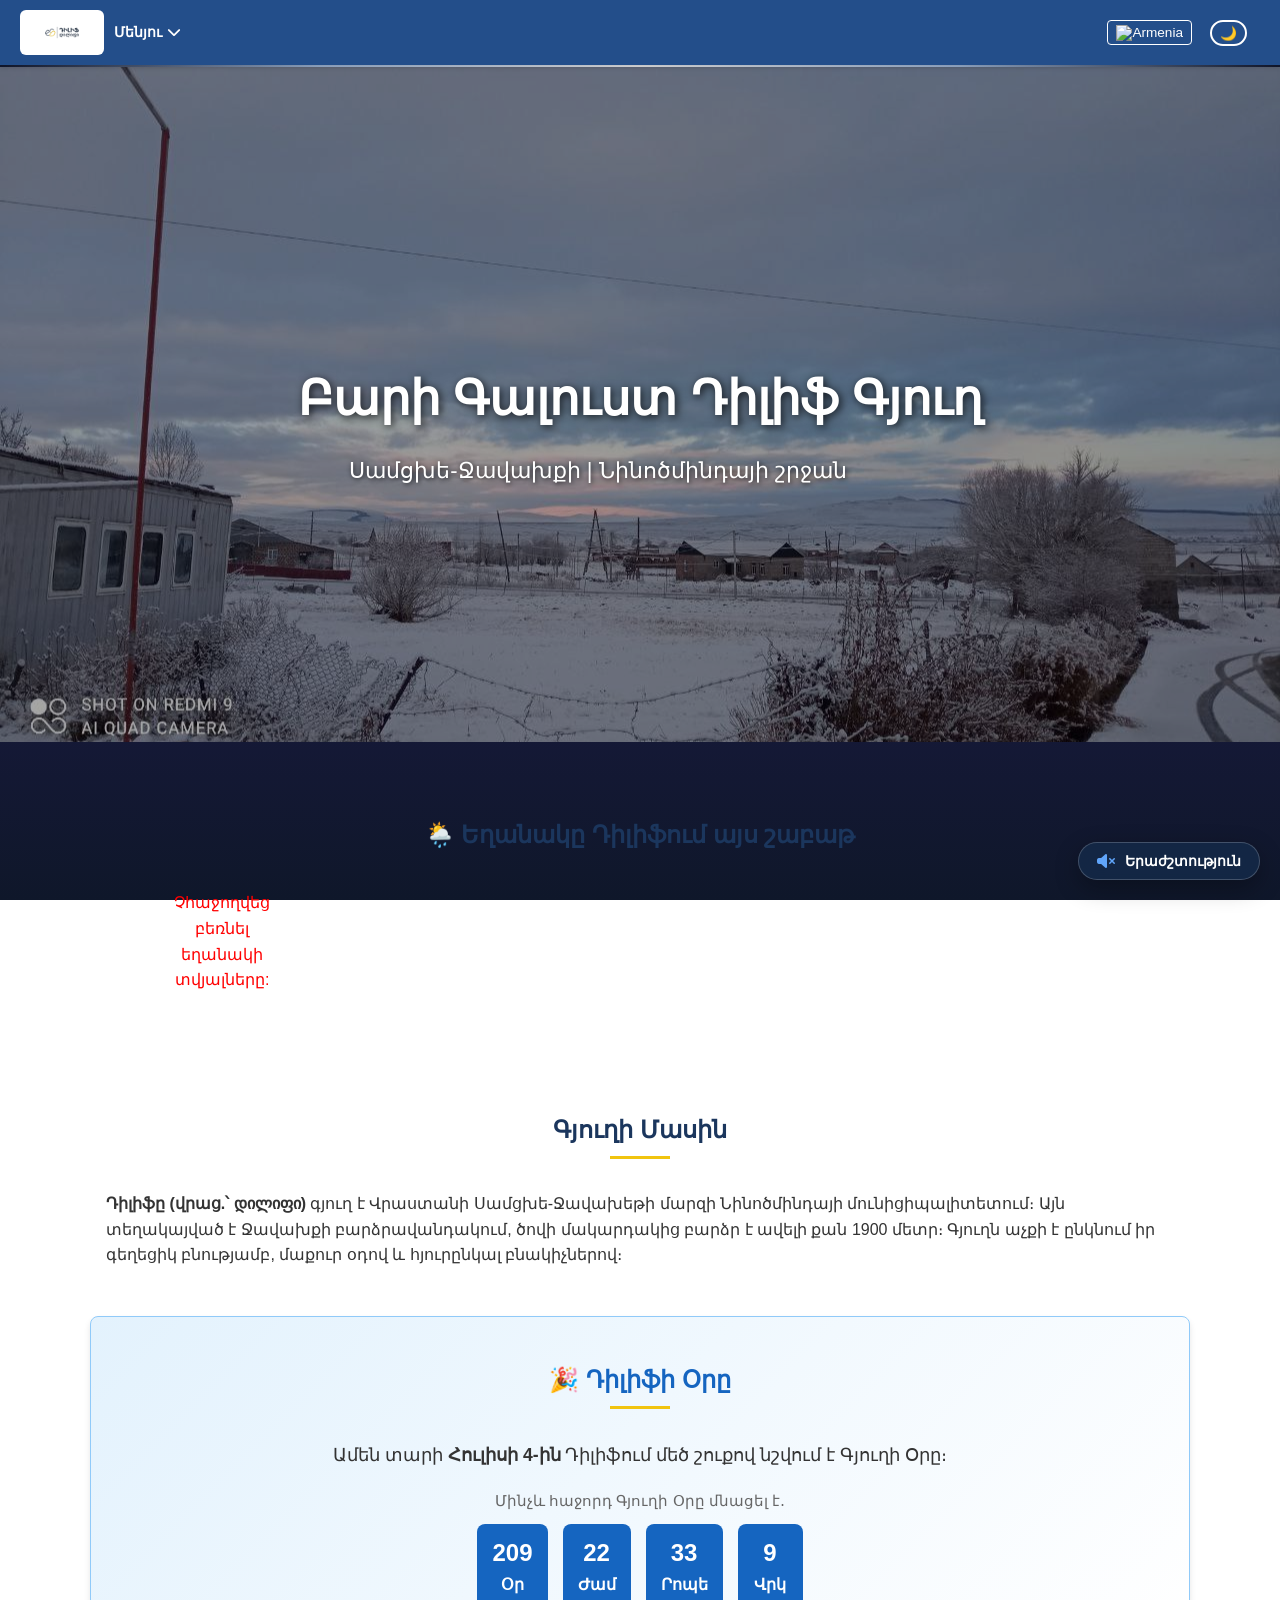
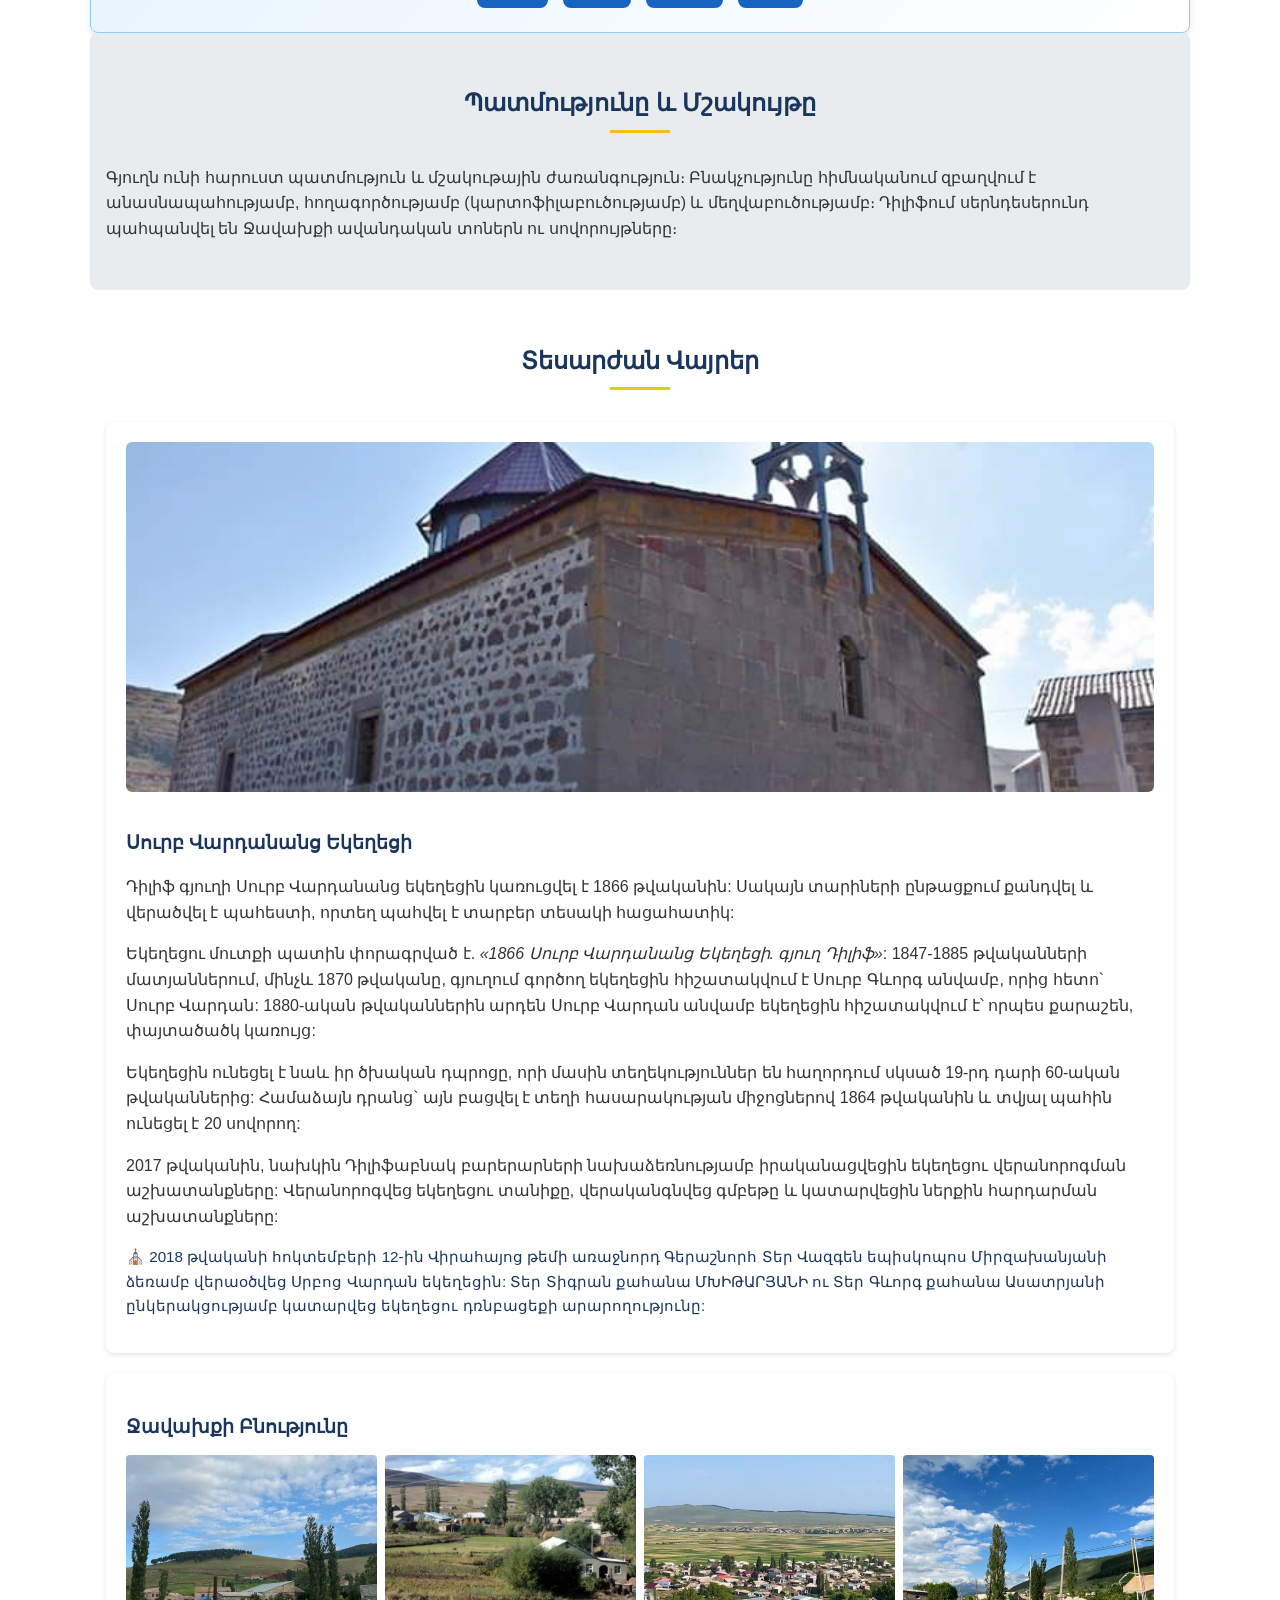
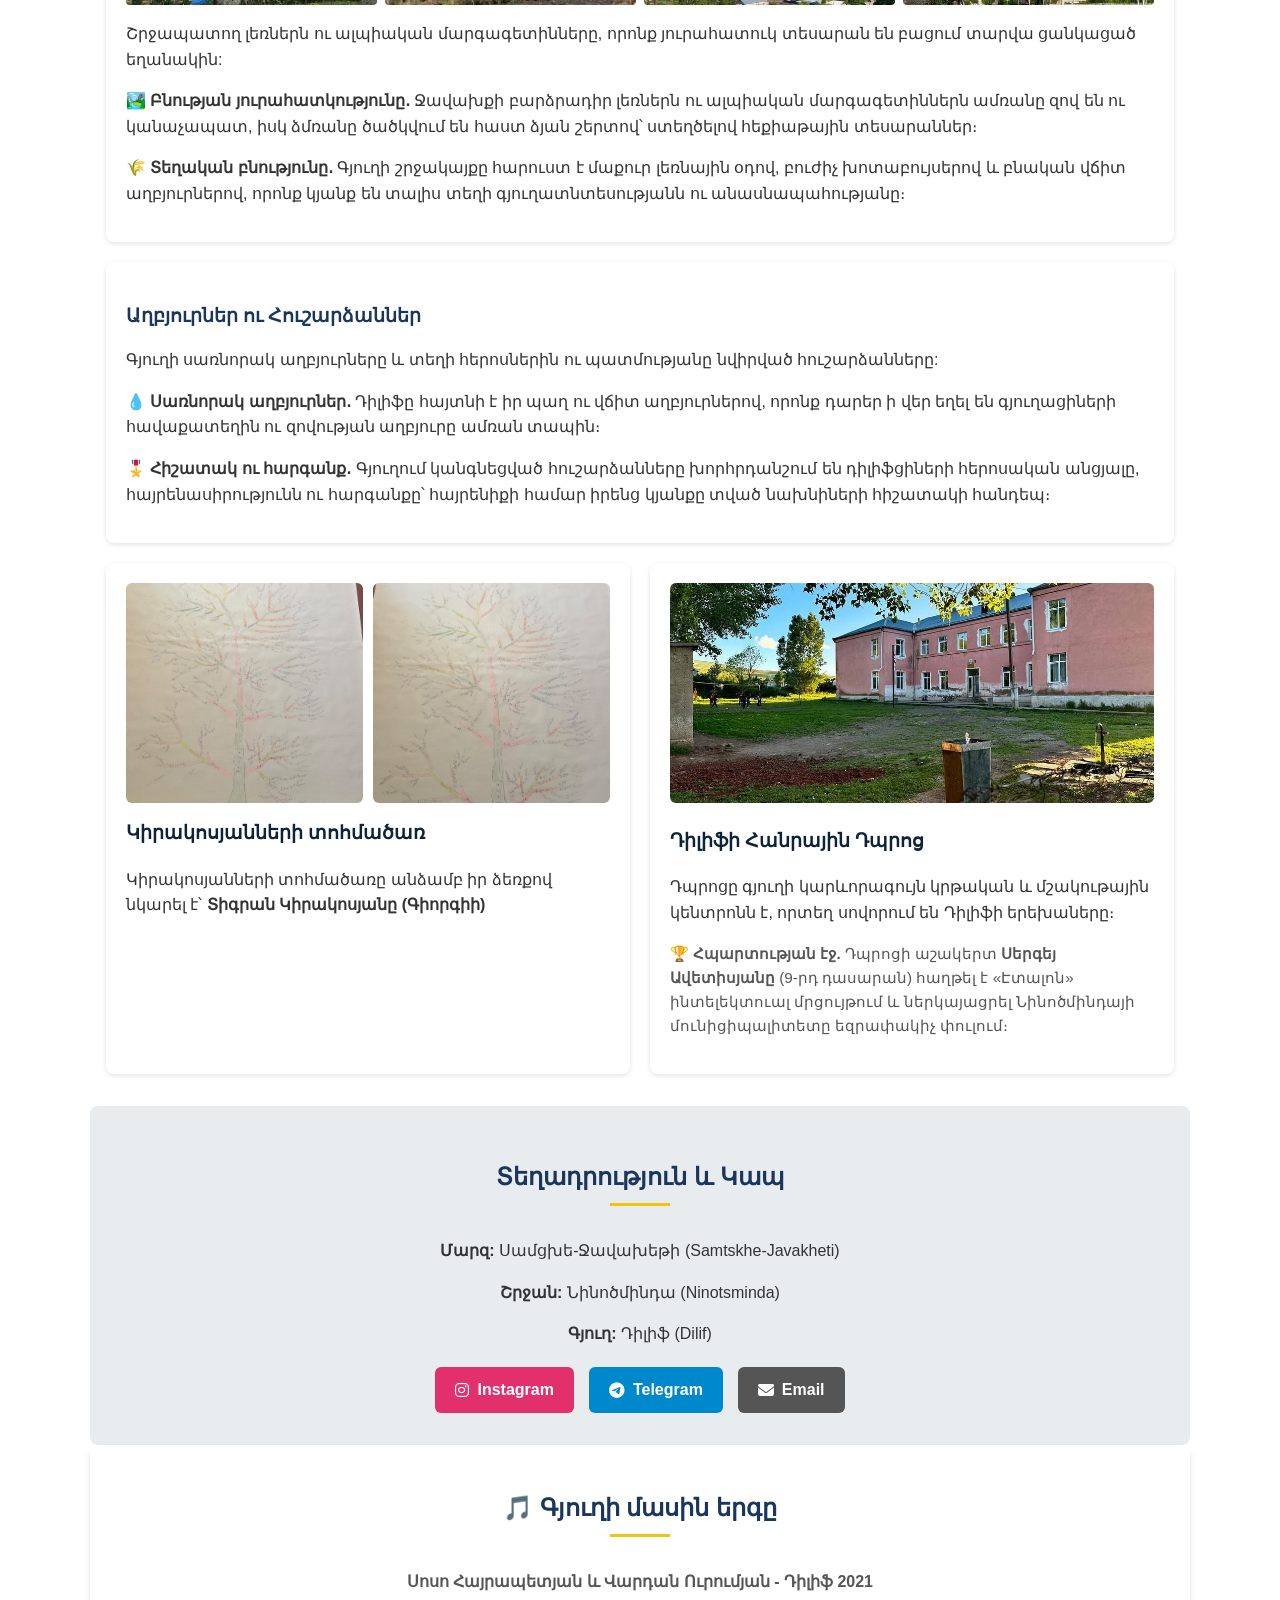
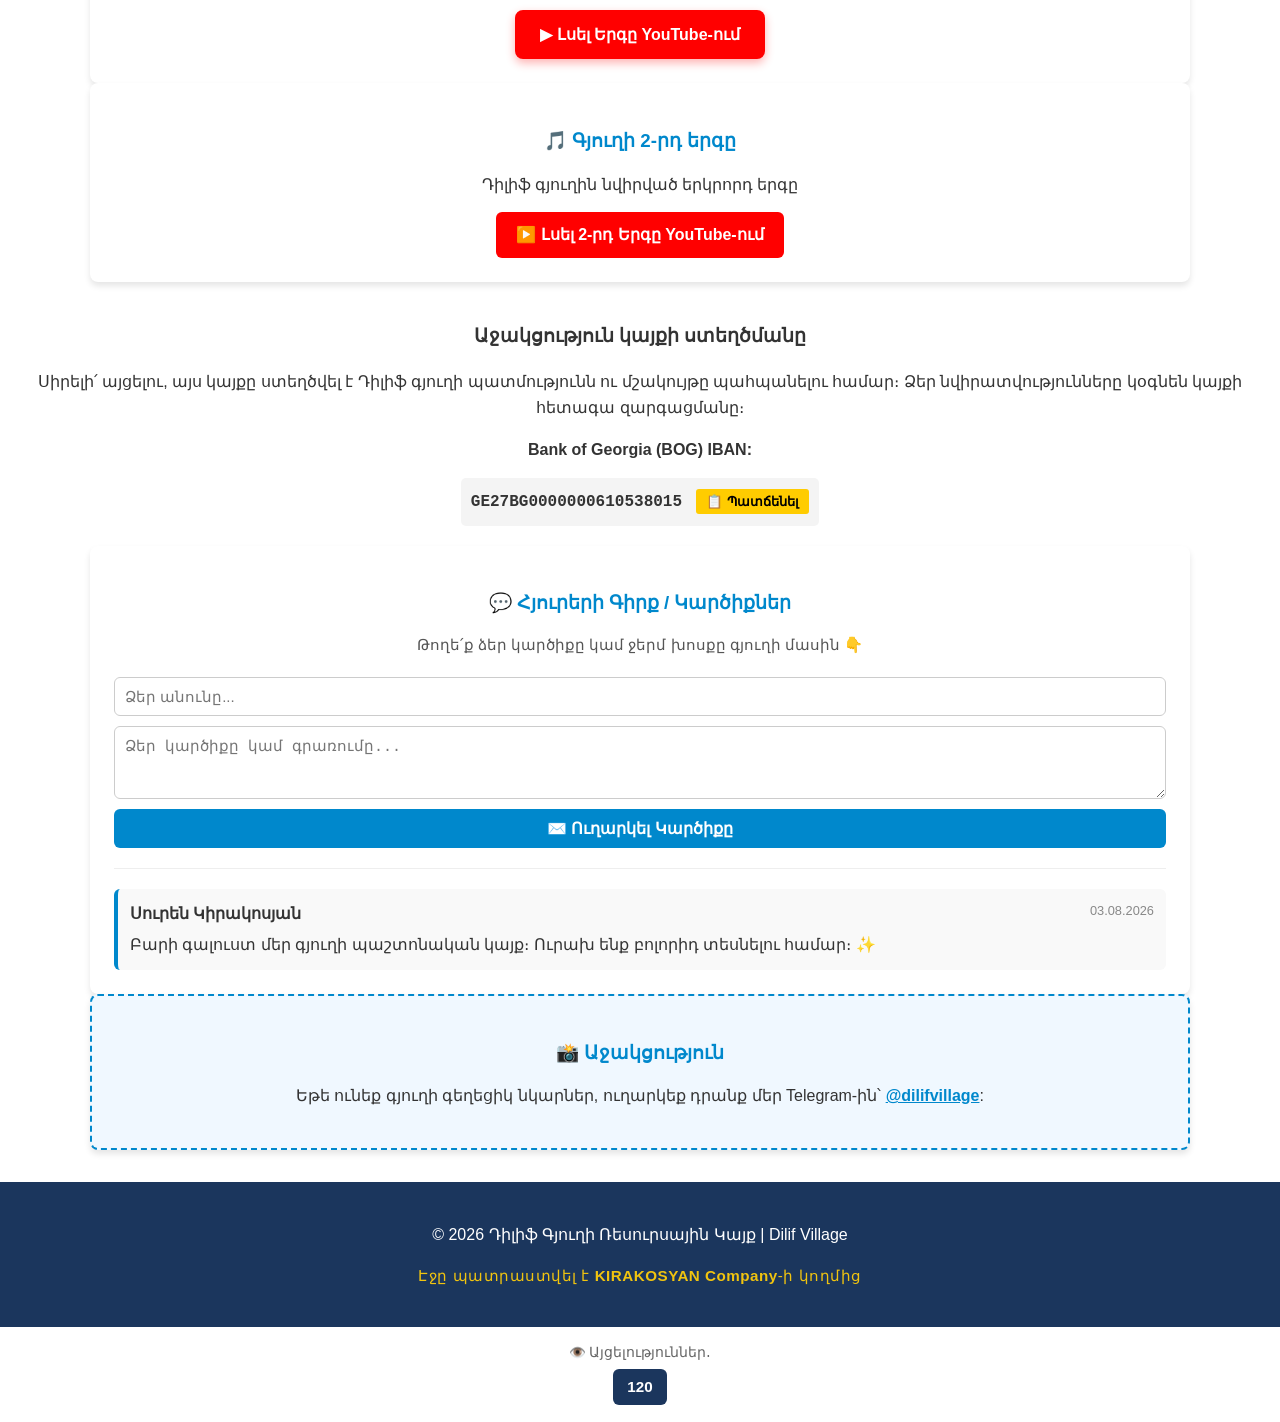
==== commit 0f7f5cba: "Add files via upload" ====
--- a/index.html
+++ b/index.html
@@ -83,9 +83,12 @@
             <div id="userAuthContainer" style="display: inline-block; margin-left: 5px;">
             </div>
         </div>
-    </header>
-
-  <!-- Բացվող Մենյուի վահանակը (Liquid Glass ոճով) -->
+</header>
+
+    <!-- Սառցե նուրբ շերտ Header-ի տակ -->
+    <div style="height: 2px; width: 100%; background: linear-gradient(90deg, transparent, rgba(191, 219, 254, 0.8), rgba(255, 255, 255, 0.9), rgba(191, 219, 254, 0.8), transparent); box-shadow: 0 0 8px rgba(191, 219, 254, 0.8);"></div>
+
+    <!-- Բացվող Մենյուի վահանակը (Liquid Glass ոճով) -->
     <div id="dropdownNavMenu" style="max-height: 0; overflow: hidden; background: rgba(30, 58, 138, 0.85); backdrop-filter: blur(16px); -webkit-backdrop-filter: blur(16px); transition: max-height 0.4s cubic-bezier(0.4, 0, 0.2, 1); box-shadow: inset 0 1px 1px rgba(255, 255, 255, 0.3), 0 10px 25px rgba(0,0,0,0.3);">
         <nav style="max-width: 500px; margin: 0 auto; padding: 20px 15px;">
             <ul style="list-style: none; padding: 0; margin: 0; display: flex; flex-direction: column; gap: 12px;">
@@ -124,7 +127,7 @@
     </div>
 	
 <!-- Hero Section (Bari Galust) -->
-<section class="hero" id="home" style="position: relative; width: 100%; height: 75vh; background: url('dilif21.jpg') no-repeat center center / cover; display: flex; align-items: center; justify-content: center; text-align: center; padding: 20px; box-sizing: border-box;">
+<section class="hero" id="home" style="position: relative; width: 100%; height: 75vh; background: url('dilif49.jpg') no-repeat center center / cover; display: flex; align-items: center; justify-content: center; text-align: center; padding: 20px; box-sizing: border-box;">
     
     <!-- Dark overlay -->
     <div style="position: absolute; top: 0; left: 0; width: 100%; height: 100%; background: rgba(0, 0, 0, 0.35); z-index: 1;"></div>
@@ -530,55 +533,64 @@
         }
     </script>
 <style>
-.raindrop {
+.snowflake {
     position: fixed;
-    top: -20px;
-    width: 2px;
-    height: 20px;
-    background: linear-gradient(transparent, rgba(255, 255, 255, 0.7));
-    border-radius: 1px;
+    top: -10px;
+    background: #ffffff;
+    border-radius: 50%;
     pointer-events: none;
     z-index: 9999;
-    animation: fallToPoll linear forwards;
+    box-shadow: 0 0 5px rgba(255, 255, 255, 0.8);
+    animation: fallAndSway linear forwards;
 }
 
-@keyframes fallToPoll {
+@keyframes fallAndSway {
     0% {
-        transform: translateY(0);
-        opacity: 0.8;
+        transform: translateY(0) translateX(0);
+        opacity: 0.9;
+    }
+    50% {
+        transform: translateY(50vh) translateX(15px);
+        opacity: 1;
     }
     100% {
-        transform: translateY(100vh);
-        opacity: 0;
+        transform: translateY(105vh) translateX(-15px);
+        opacity: 0.2;
     }
 }
 </style>
 
 <script>
-function createRaindrop() {
-    const drop = document.createElement('div');
-    drop.classList.add('raindrop');
-    
-    // Պատահական դիրք ըստ լայնության
-    drop.style.left = Math.random() * window.innerWidth + 'px';
-    
-    // Պատահական երկարություն և երևացող արագություն
-    const height = Math.random() * 20 + 15;
-    drop.style.height = height + 'px';
-    
-    const duration = Math.random() * 0.8 + 0.6; // Արագ թափվելը
-    drop.style.animationDuration = duration + 's';
-    
-    document.body.appendChild(drop);
+function createSnowflake() {
+    const flake = document.createElement('div');
+    flake.classList.add('snowflake');
+    
+    // Պատահական դիրք էկրանի լայնությամբ
+    flake.style.left = Math.random() * window.innerWidth + 'px';
+    
+    // Պատահական չափսեր (2px - 6px)
+    const size = Math.random() * 4 + 2;
+    flake.style.width = size + 'px';
+    flake.style.height = size + 'px';
+    
+    // Պատահական թափվելու արագություն (3-ից 6 վայրկյան, որ դանդաղ ու սիրուն իջնի)
+    const duration = Math.random() * 3 + 3;
+    flake.style.animationDuration = duration + 's';
+    
+    // Պատահական թափանցիկություն
+    flake.style.opacity = Math.random() * 0.7 + 0.3;
+    
+    document.body.appendChild(flake);
     
     setTimeout(() => {
-        drop.remove();
+        flake.remove();
     }, duration * 1000);
 }
 
-// Ստեղծում ենք կաթիլներ յուրաքանչյուր 40 միլիվայրկյանը մեկ
-setInterval(createRaindrop, 40);
+// Յուրաքանչյուր 120 միլիվայրկյանը մեկ ստեղծում ենք նոր փաթիլ
+setInterval(createSnowflake, 120);
 </script>
+
 <script>
     function toggleNavMenu() {
         const menu = document.getElementById('dropdownNavMenu');
--- a/style.css
+++ b/style.css
@@ -25,6 +25,10 @@
     line-height: 1.6;
     color: #333;
     background-color: #f4f7f6;
+}
+body {
+    background: linear-gradient(180deg, #0f172a 0%, #1e1b4b 50%, #0f172a 100%);
+    background-attachment: fixed;
 }
 
 /* Container */
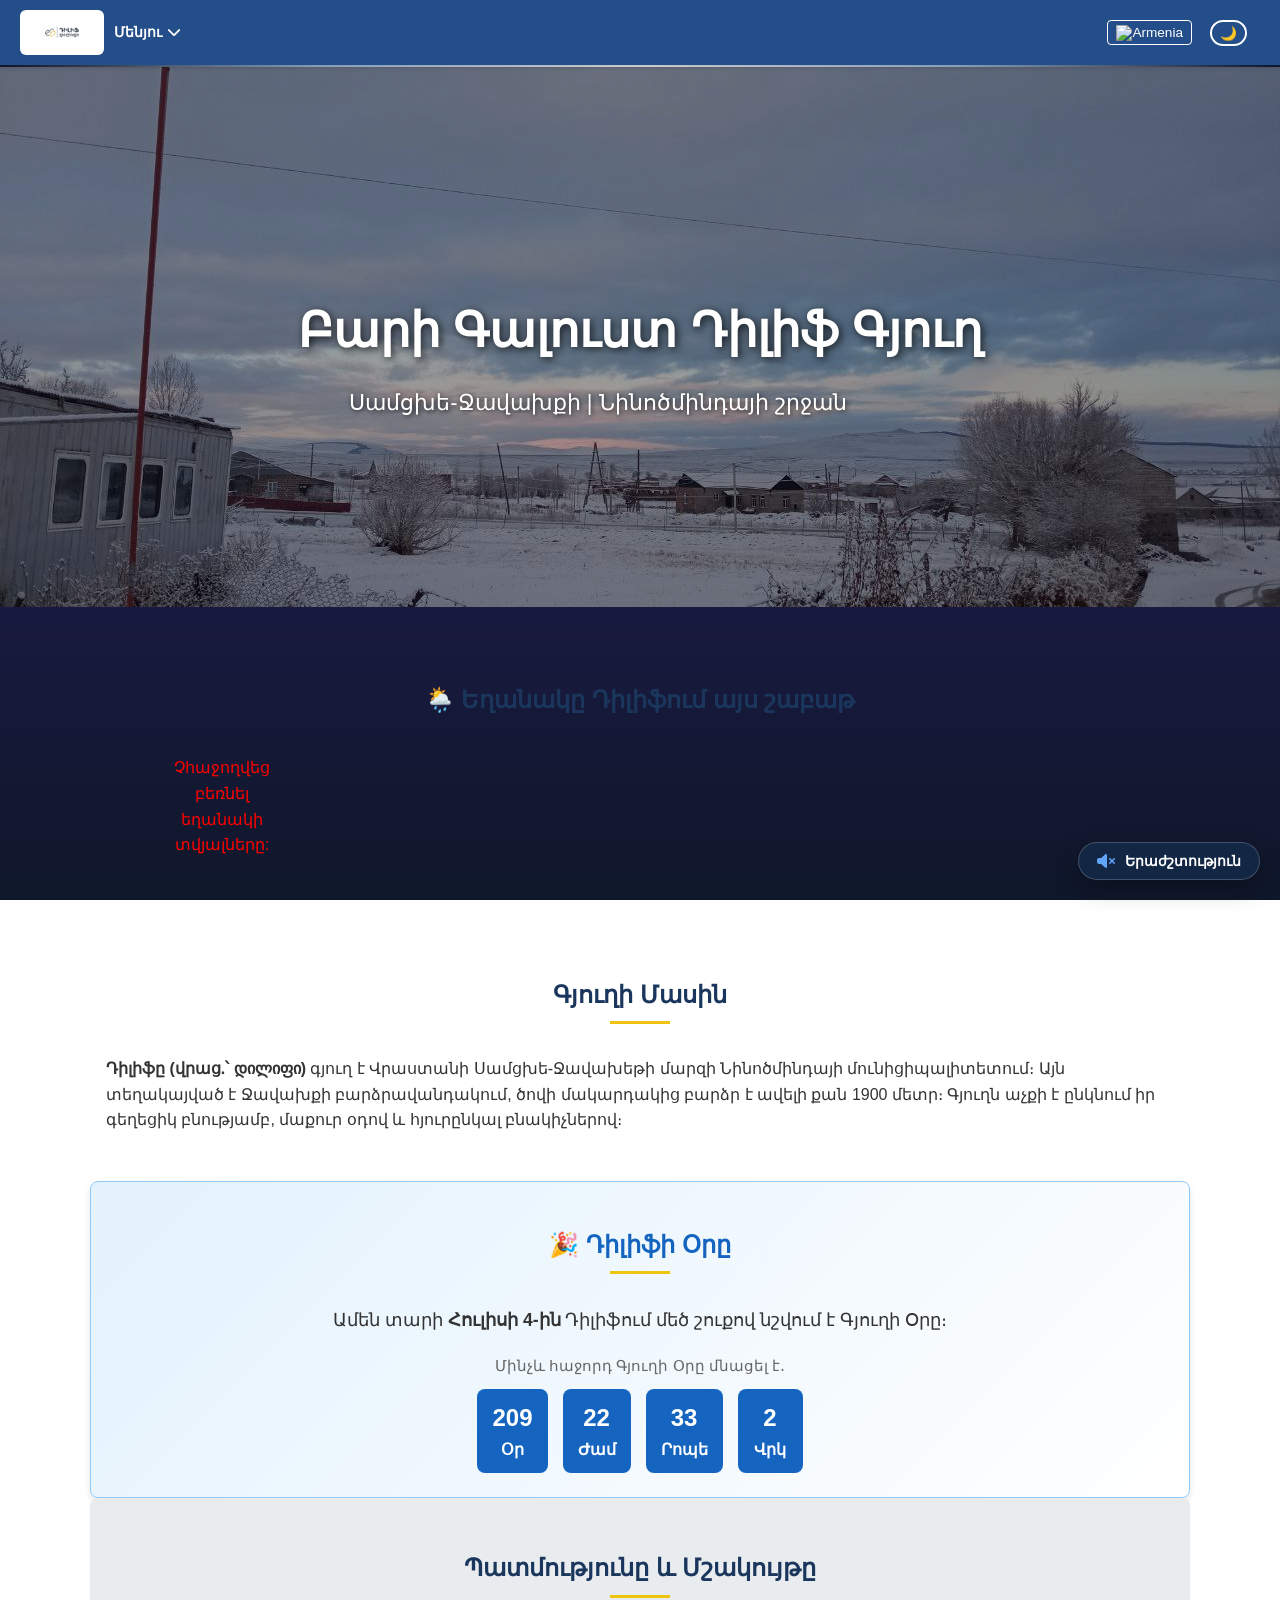
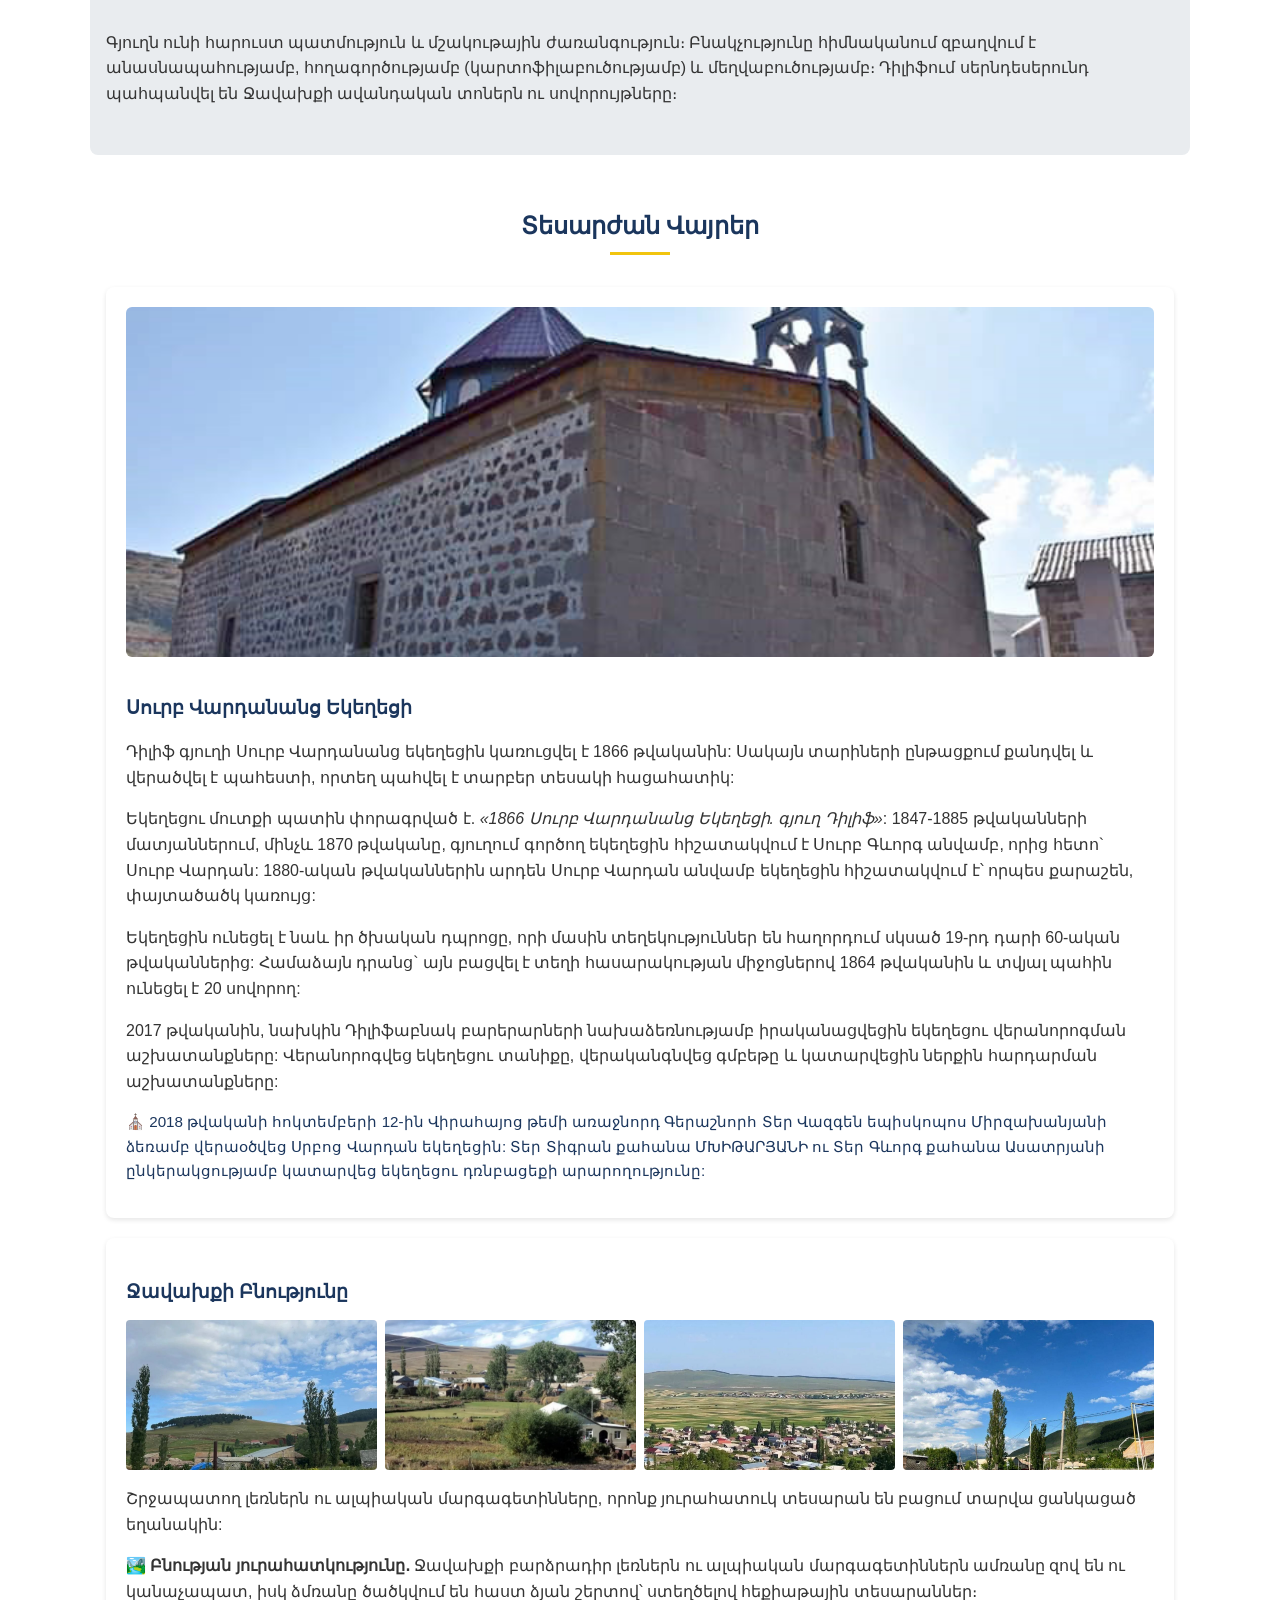
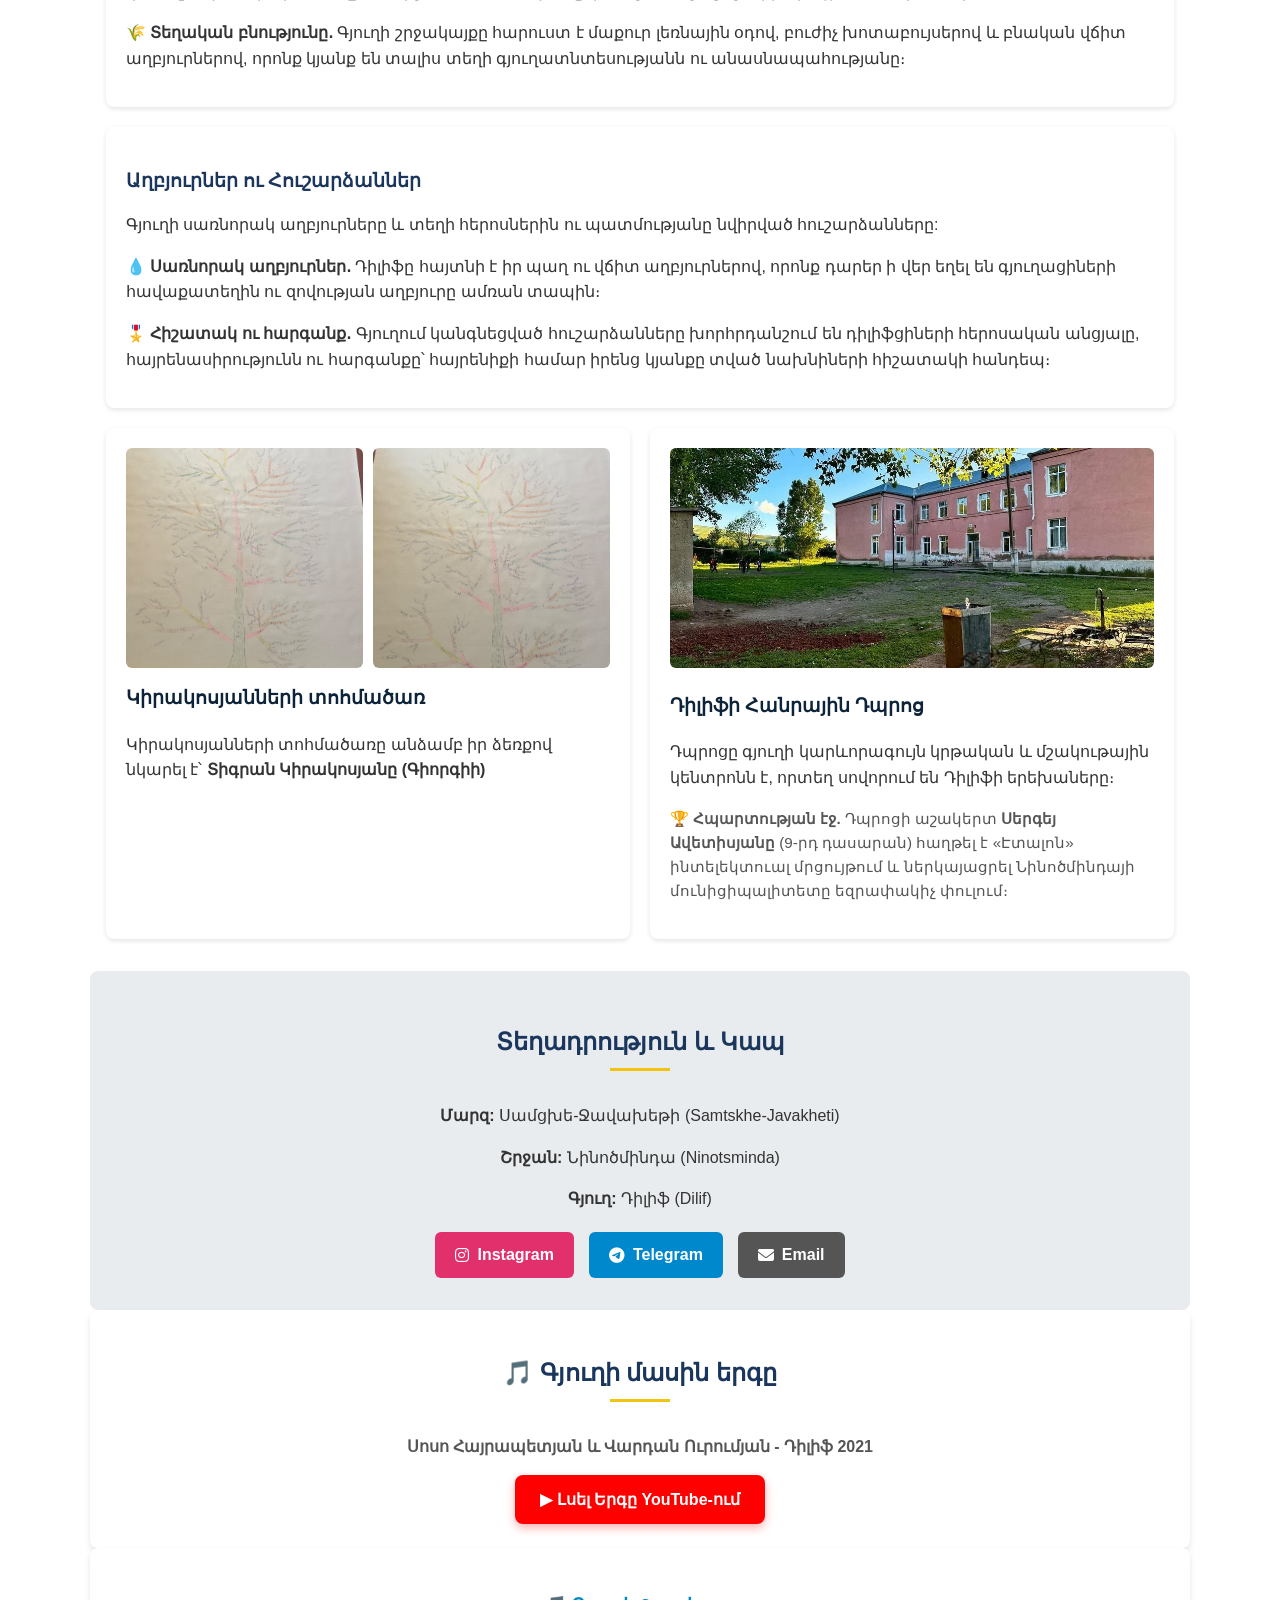
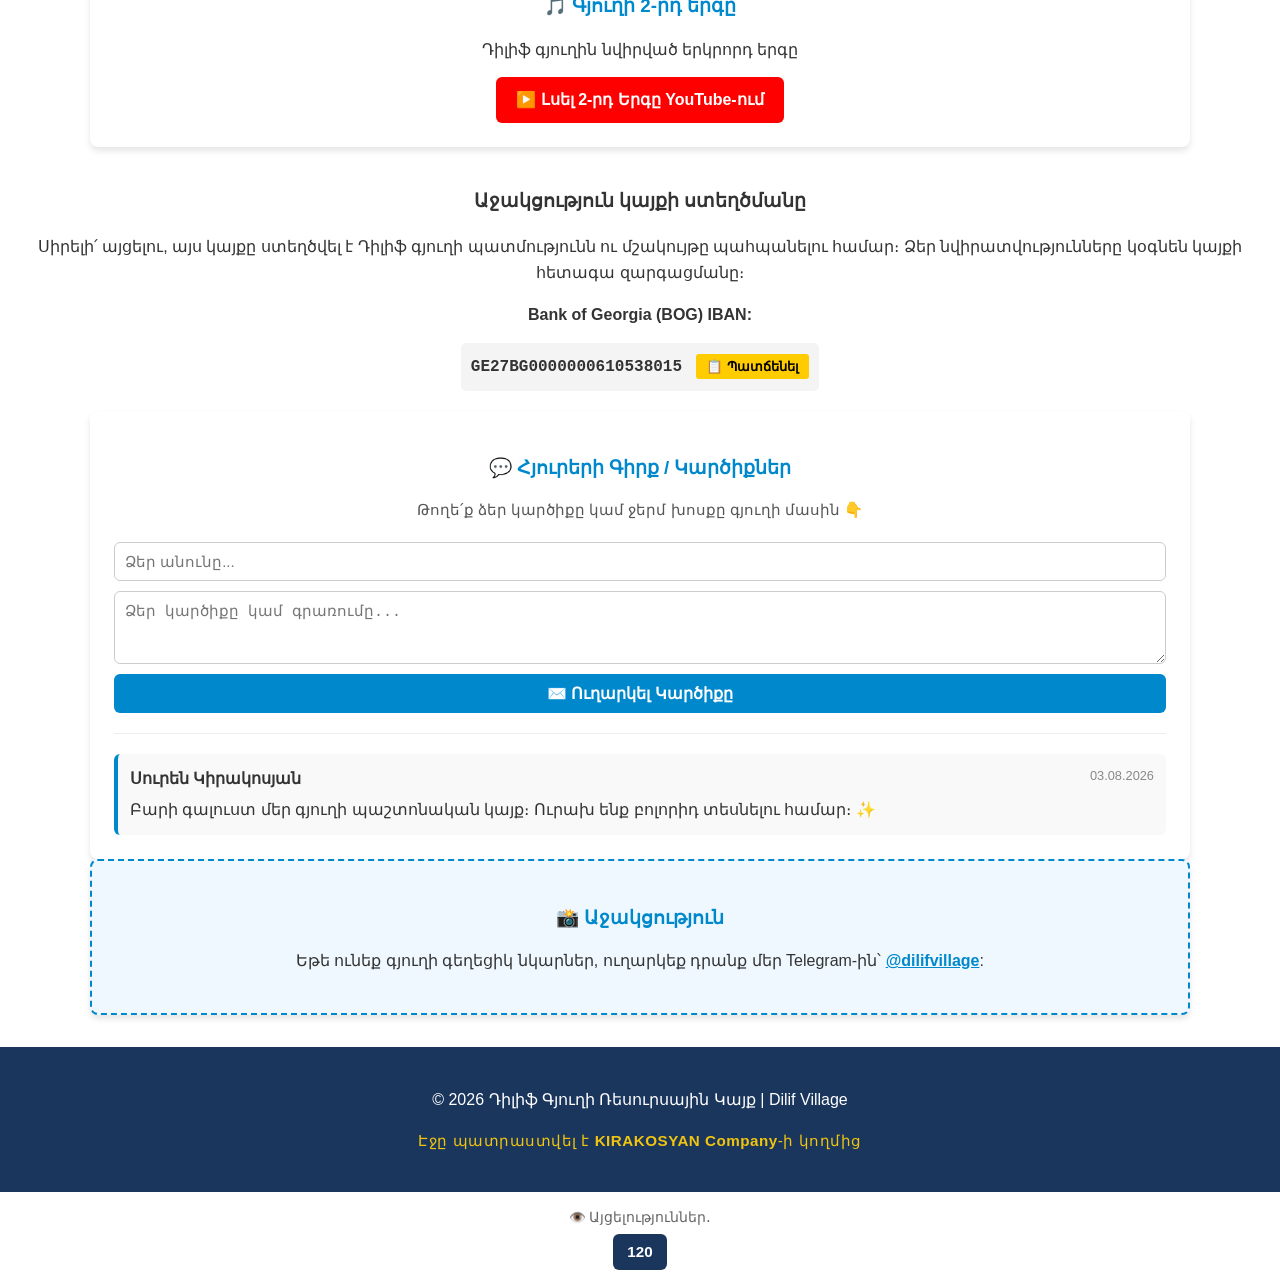
==== commit db276ffc: "Add files via upload" ====
--- a/index.html
+++ b/index.html
@@ -127,7 +127,7 @@
     </div>
 	
 <!-- Hero Section (Bari Galust) -->
-<section class="hero" id="home" style="position: relative; width: 100%; height: 75vh; background: url('dilif49.jpg') no-repeat center center / cover; display: flex; align-items: center; justify-content: center; text-align: center; padding: 20px; box-sizing: border-box;">
+<section class="hero" id="home" style="position: relative; width: 100%; height: 60vh; min-height: 400px; background: url('dilif49.jpg') no-repeat center center; background-size: cover; display: flex; align-items: center; justify-content: center; text-align: center; padding: 20px; box-sizing: border-box;">
     
     <!-- Dark overlay -->
     <div style="position: absolute; top: 0; left: 0; width: 100%; height: 100%; background: rgba(0, 0, 0, 0.35); z-index: 1;"></div>
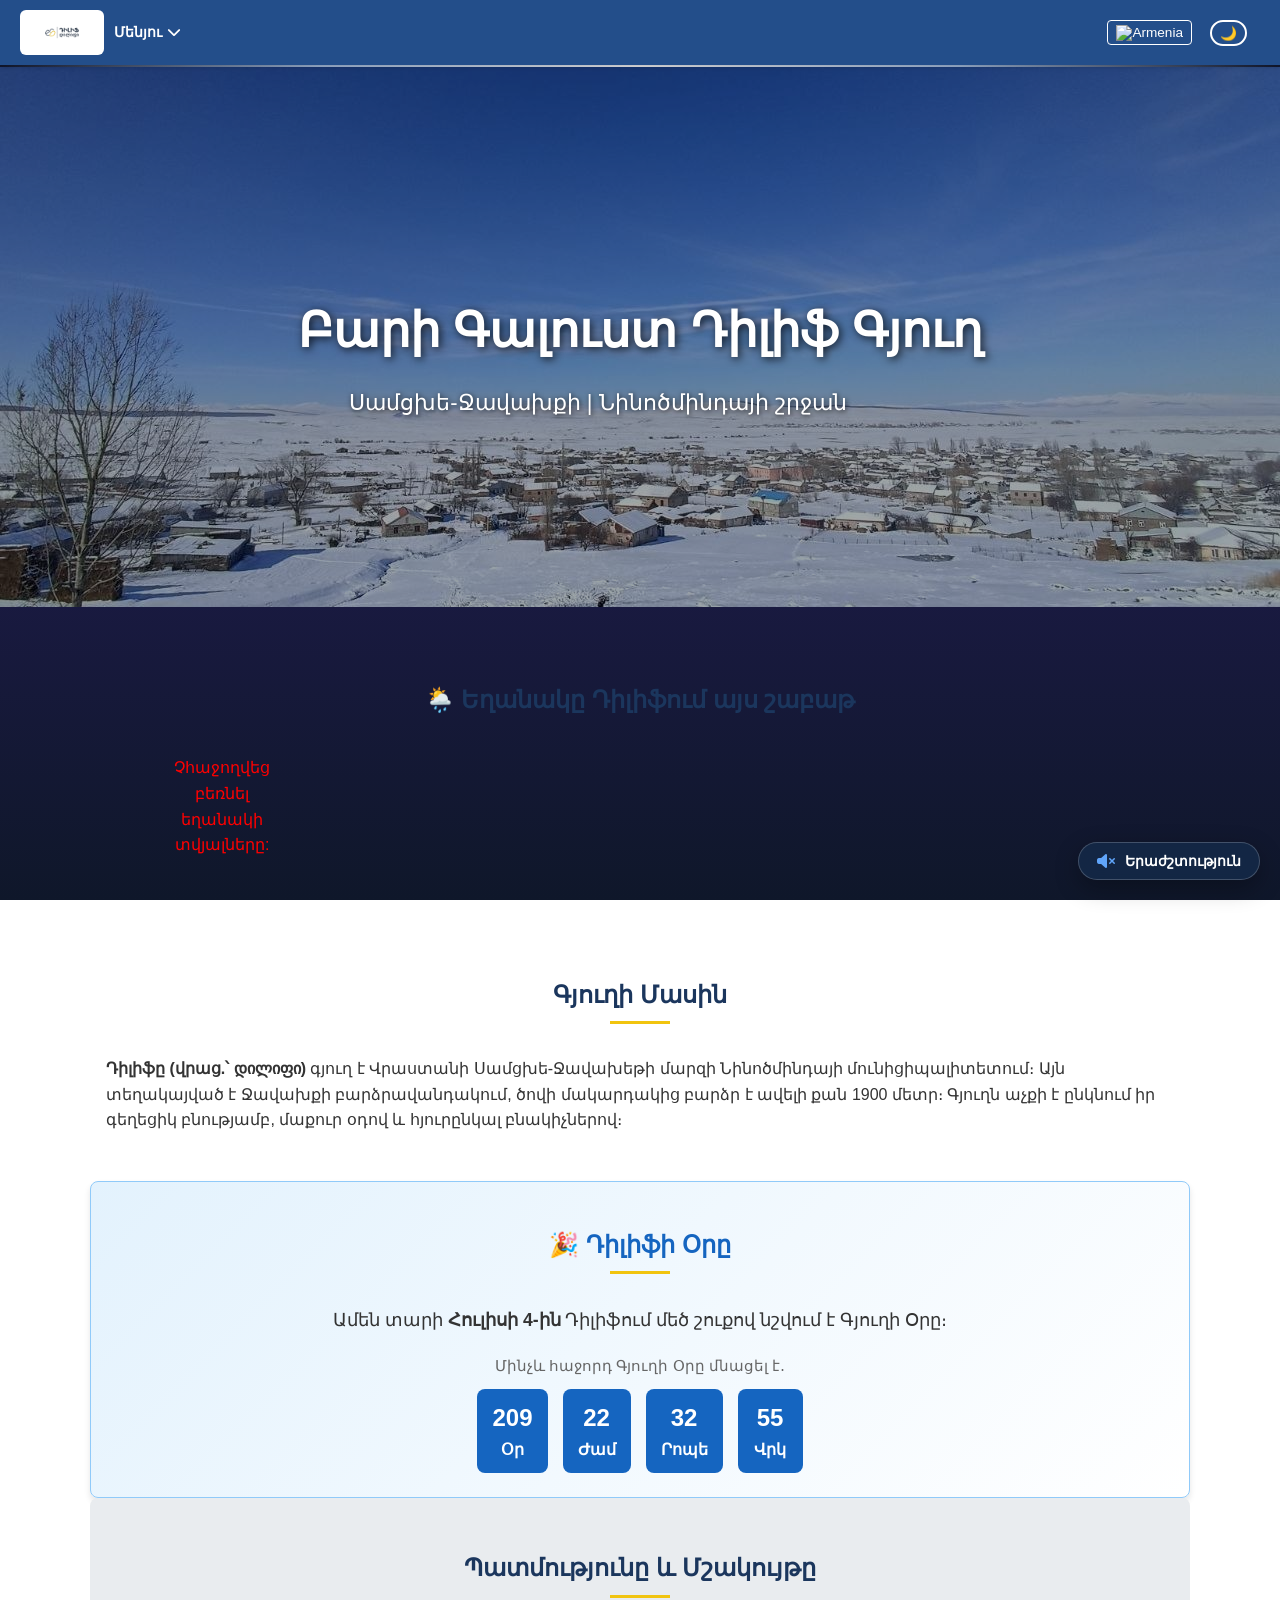
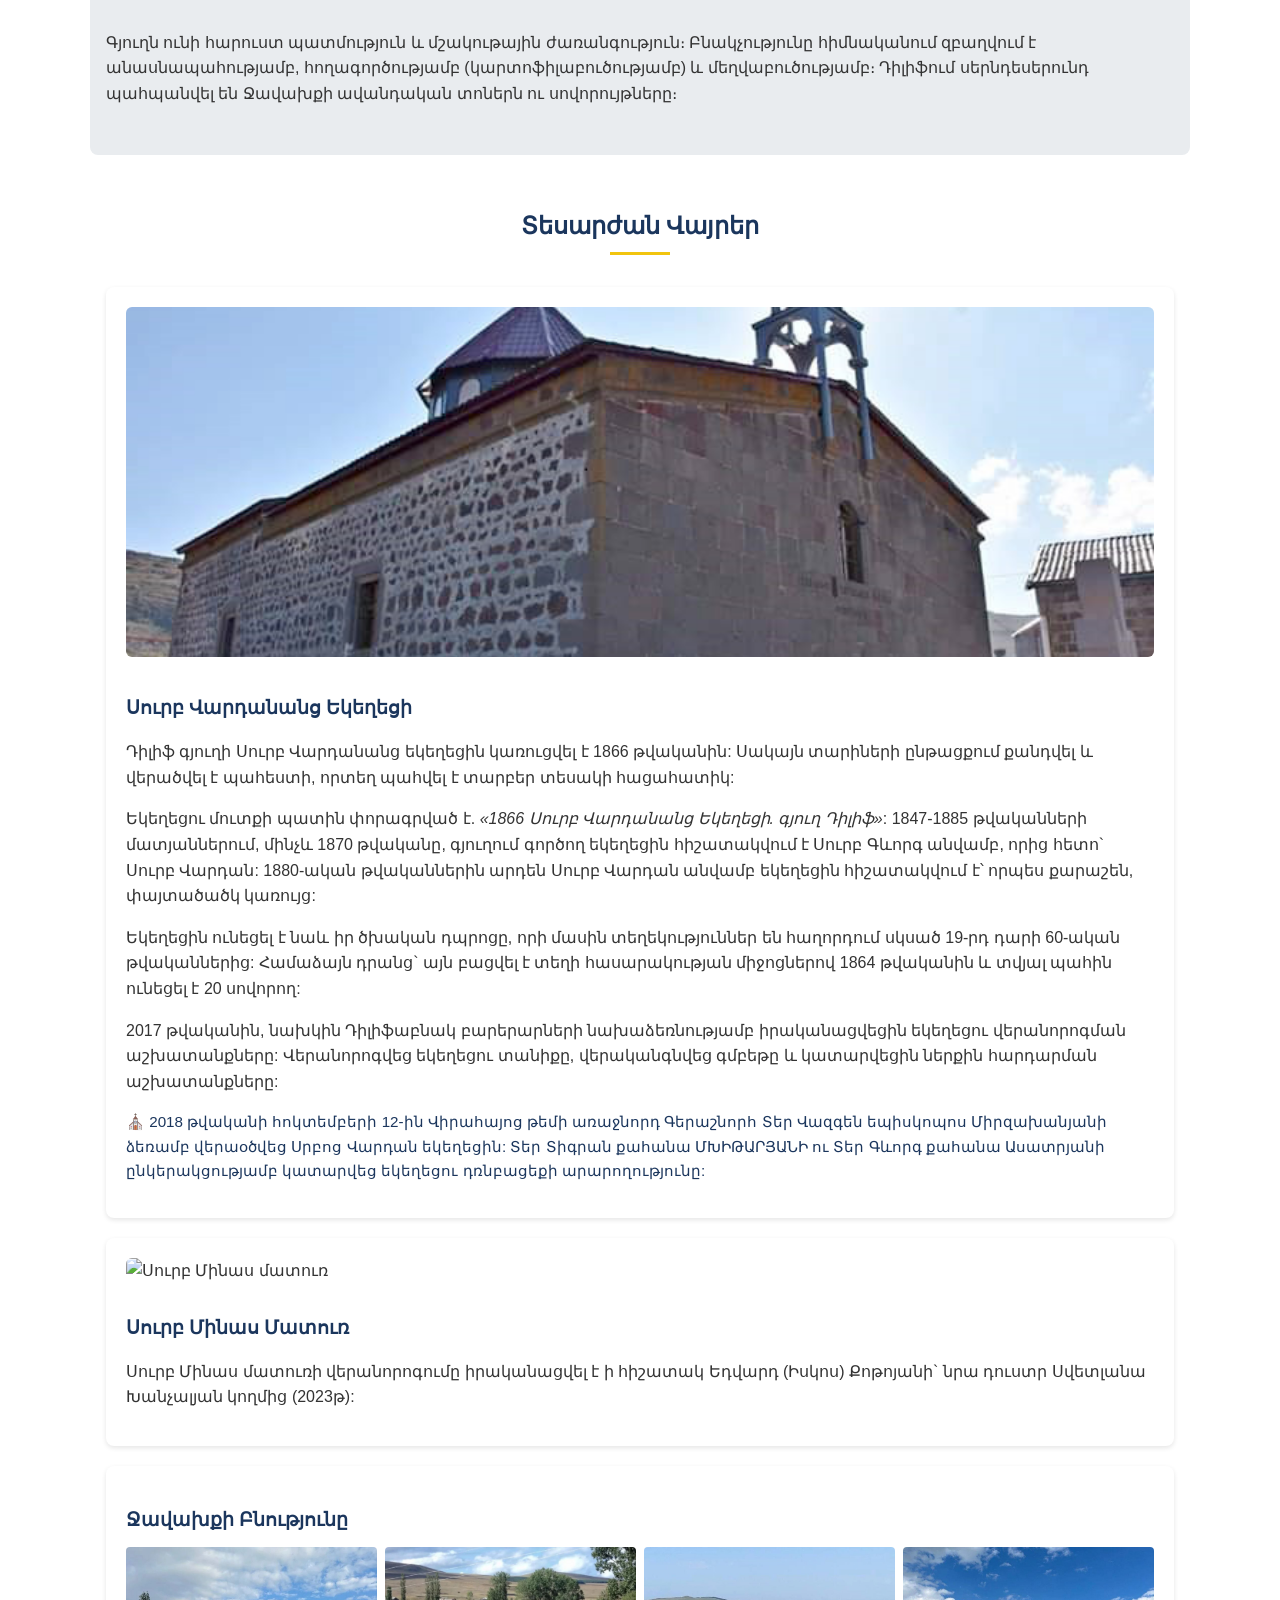
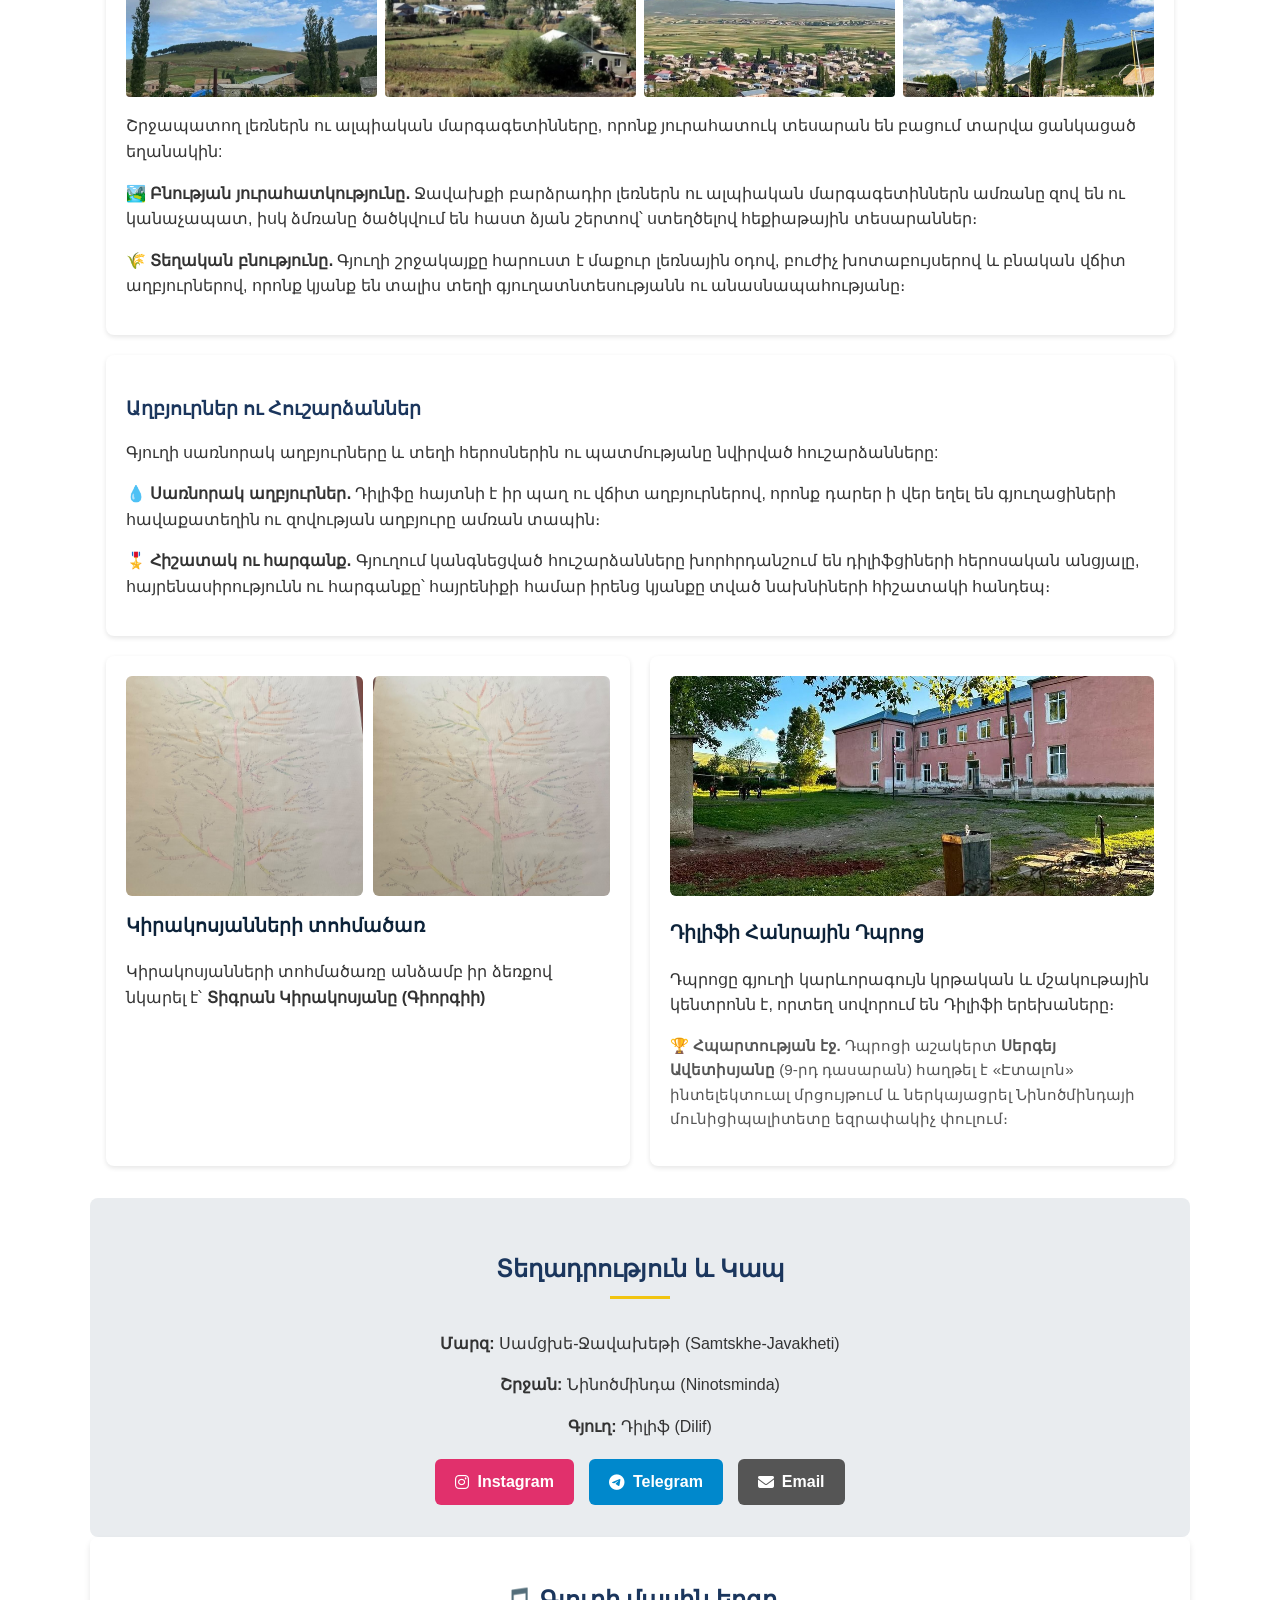
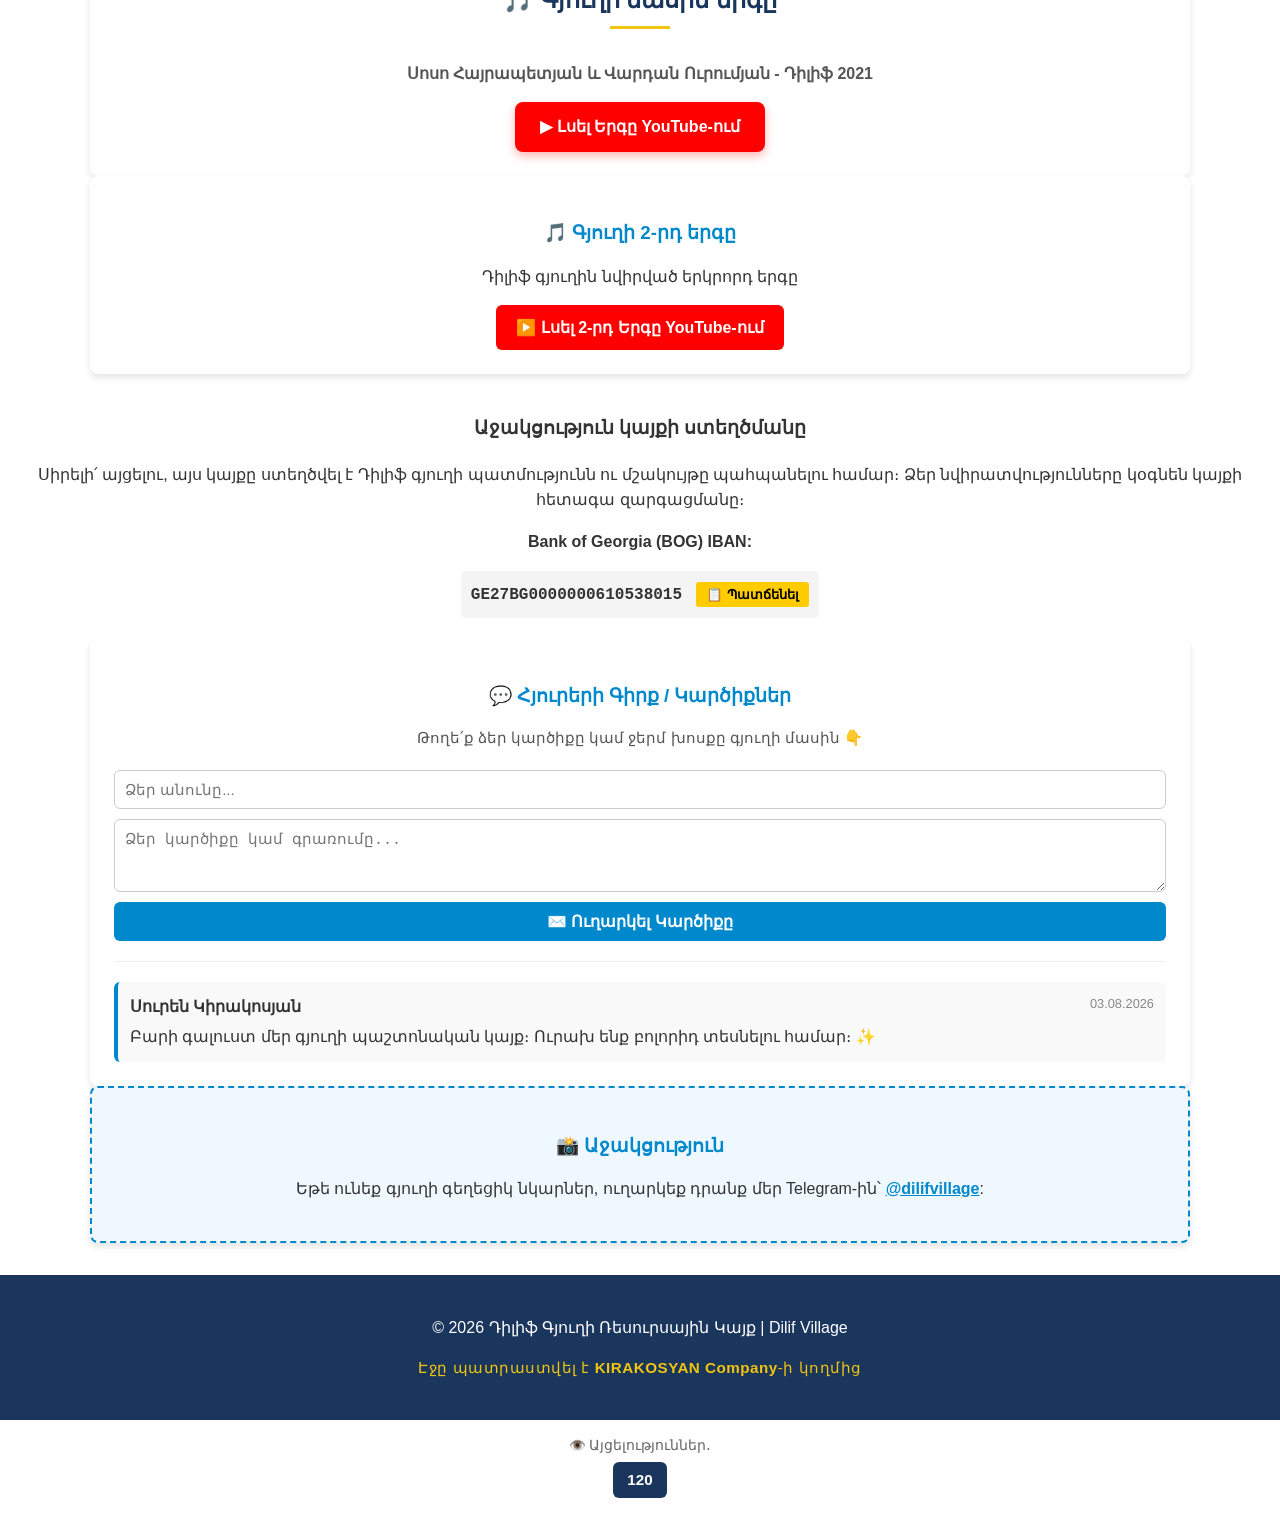
==== commit f0ddc59d: "Add files via upload" ====
--- a/index.html
+++ b/index.html
@@ -127,7 +127,7 @@
     </div>
 	
 <!-- Hero Section (Bari Galust) -->
-<section class="hero" id="home" style="position: relative; width: 100%; height: 60vh; min-height: 400px; background: url('dilif49.jpg') no-repeat center center; background-size: cover; display: flex; align-items: center; justify-content: center; text-align: center; padding: 20px; box-sizing: border-box;">
+<section class="hero" id="home" style="position: relative; width: 100%; height: 60vh; min-height: 400px; background: url('dilif59.jpg') no-repeat center center; background-size: cover; display: flex; align-items: center; justify-content: center; text-align: center; padding: 20px; box-sizing: border-box;">
     
     <!-- Dark overlay -->
     <div style="position: absolute; top: 0; left: 0; width: 100%; height: 100%; background: rgba(0, 0, 0, 0.35); z-index: 1;"></div>
@@ -258,7 +258,14 @@
                 <p style="margin-top: 8px; font-size: 0.95rem; color: #1b365d; font-weight: 500;">⛪ 2018 թվականի հոկտեմբերի 12-ին Վիրահայոց թեմի առաջնորդ Գերաշնորհ Տեր Վազգեն եպիսկոպոս Միրզախանյանի ձեռամբ վերաօծվեց Սրբոց Վարդան եկեղեցին: Տեր Տիգրան քահանա ՄԽԻԹԱՐՅԱՆԻ ու Տեր Գևորգ քահանա Ասատրյանի ընկերակցությամբ կատարվեց եկեղեցու դռնբացեքի արարողությունը:</p>
             </div>
 
-            <!-- 2. Բնություն -->
+            <!-- 2. Սուրբ Մինաս մատուռ -->
+            <div class="card" style="background: white; padding: 20px; border-radius: 8px; box-shadow: 0 2px 5px rgba(0,0,0,0.1);">
+                <img src="surbminas.jpg" alt="Սուրբ Մինաս մատուռ" style="width:100%; max-height: 350px; object-fit: cover; border-radius:6px; margin-bottom:10px; cursor: pointer;" onclick="openModal(this)" loading="lazy">
+                <h3>Սուրբ Մինաս Մատուռ</h3>
+                <p>Սուրբ Մինաս մատուռի վերանորոգումը իրականացվել է ի հիշատակ Եդվարդ (Իսկոս) Քոթոյանի` նրա դուստր Սվետլանա Խանչալյան կողմից (2023թ):</p>
+            </div>
+
+            <!-- 3. Բնություն -->
             <div class="card" style="background: white; padding: 20px; border-radius: 8px; box-shadow: 0 2px 5px rgba(0,0,0,0.1);">
                 <h3>Ջավախքի Բնությունը</h3>
                 <div style="display: grid; grid-template-columns: repeat(auto-fit, minmax(200px, 1fr)); gap: 8px; margin: 10px 0;">
@@ -272,7 +279,7 @@
                 <p style="margin-top: 8px;">🌾 <strong>Տեղական բնությունը․</strong> Գյուղի շրջակայքը հարուստ է մաքուր լեռնային օդով, բուժիչ խոտաբույսերով և բնական վճիտ աղբյուրներով, որոնք կյանք են տալիս տեղի գյուղատնտեսությանն ու անասնապահությանը։</p>
             </div>
 
-            <!-- 3. Աղբյուրներ -->
+            <!-- 4. Աղբյուրներ -->
             <div class="card" style="background: white; padding: 20px; border-radius: 8px; box-shadow: 0 2px 5px rgba(0,0,0,0.1);">
                 <h3>Աղբյուրներ ու Հուշարձաններ</h3>
                 <p>Գյուղի սառնորակ աղբյուրները և տեղի հերոսներին ու պատմությանը նվիրված հուշարձանները:</p>
@@ -280,7 +287,7 @@
                 <p style="margin-top: 8px;">🎖️ <strong>Հիշատակ ու հարգանք․</strong> Գյուղում կանգնեցված հուշարձանները խորհրդանշում են դիլիֆցիների հերոսական անցյալը, հայրենասիրությունն ու հարգանքը՝ հայրենիքի համար իրենց կյանքը տված նախնիների հիշատակի հանդեպ։</p>
             </div>
 
-            <!-- 4 & 5. Տոհմածառը և Դպրոցը կողք կողքի -->
+            <!-- 5 & 6. Տոհմածառը և Դպրոցը կողք կողքի -->
             <div style="display: flex; gap: 20px; flex-wrap: wrap;">
                 
                 <!-- Կիրակոսյանների տոհմածառի քարտ -->
